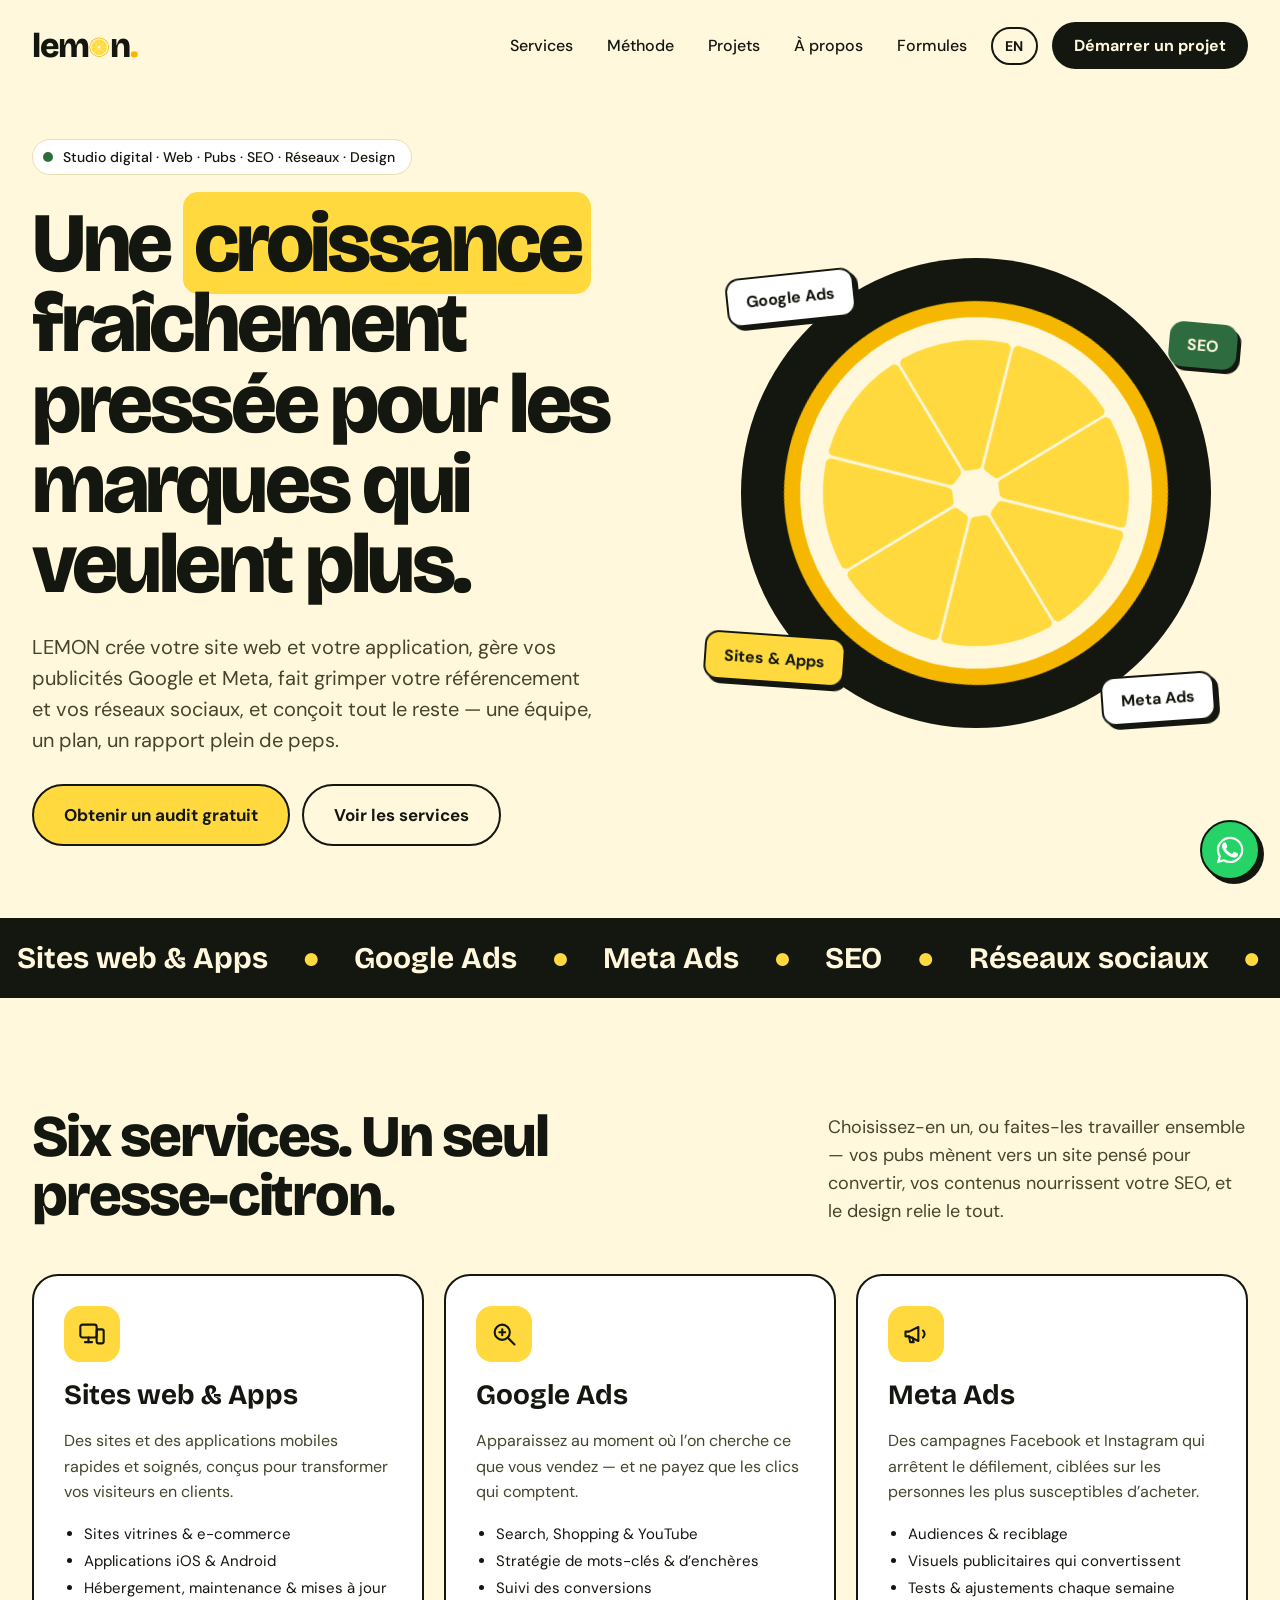
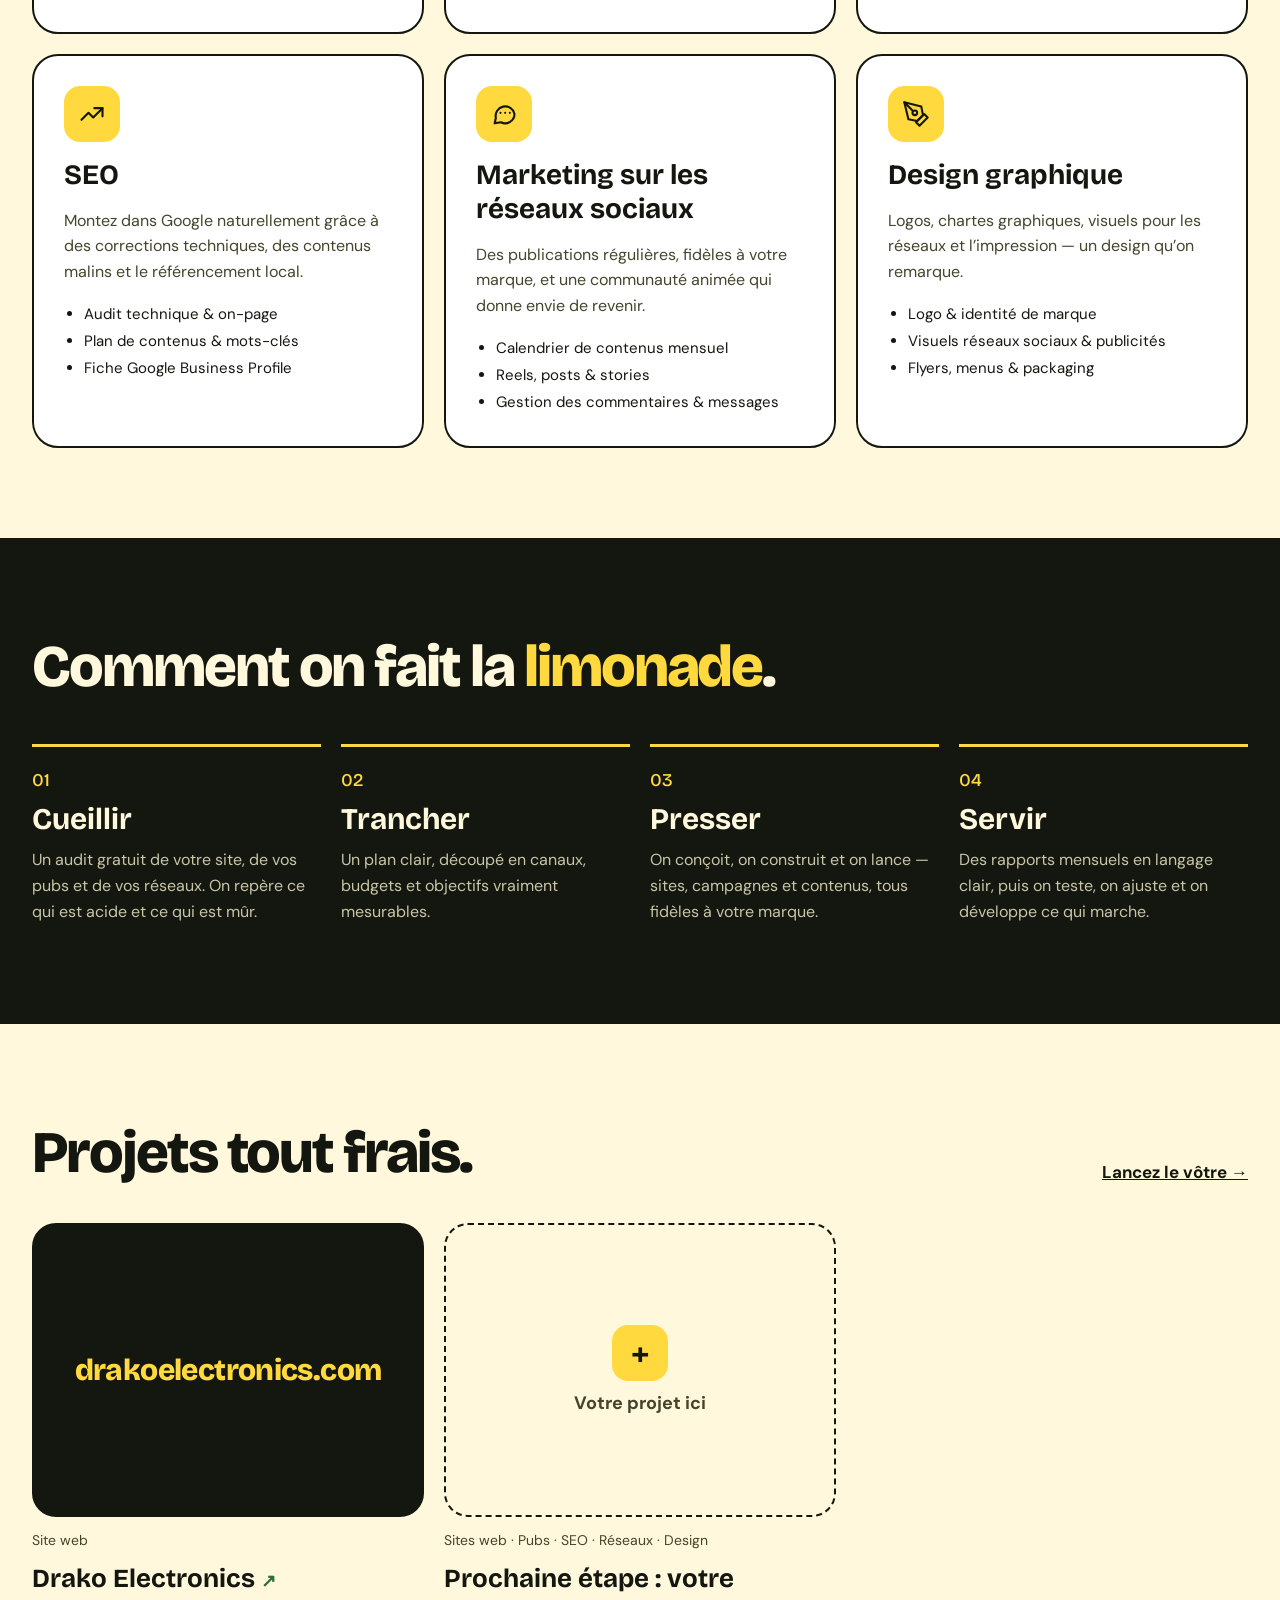
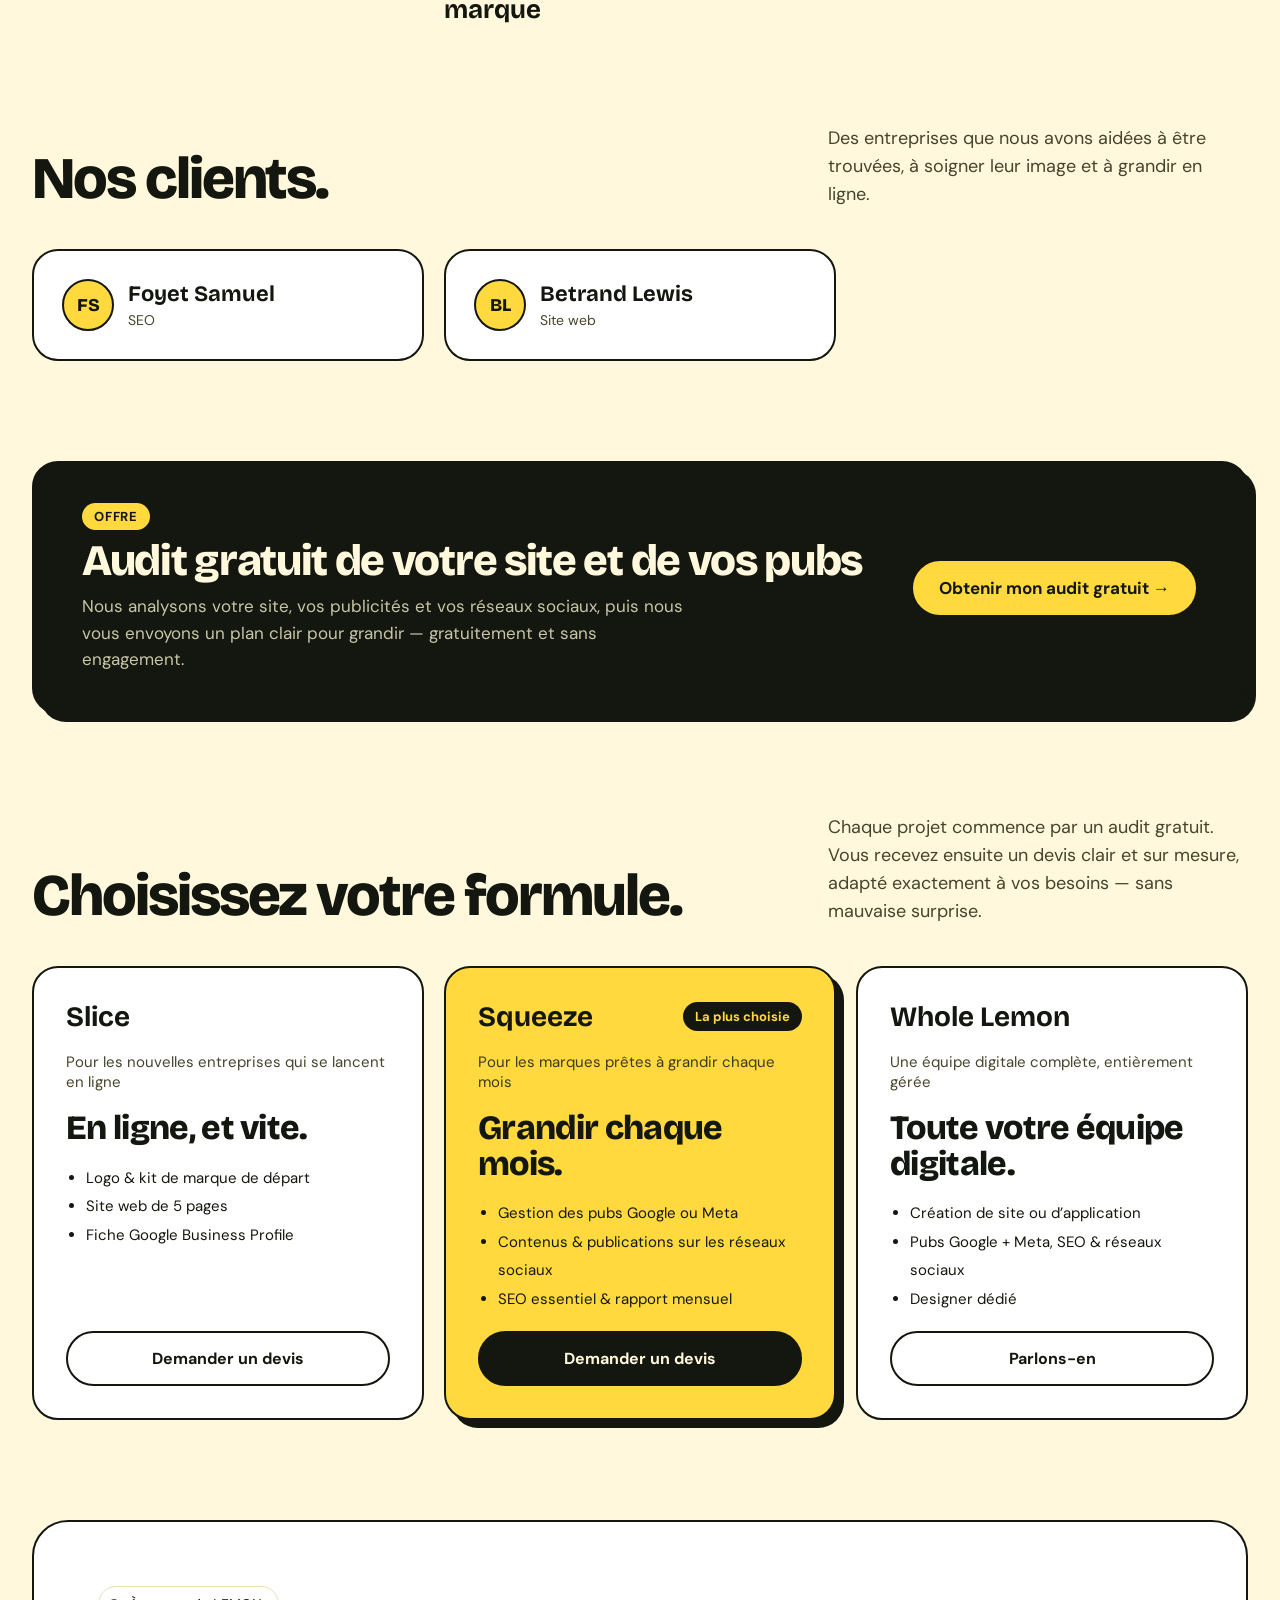
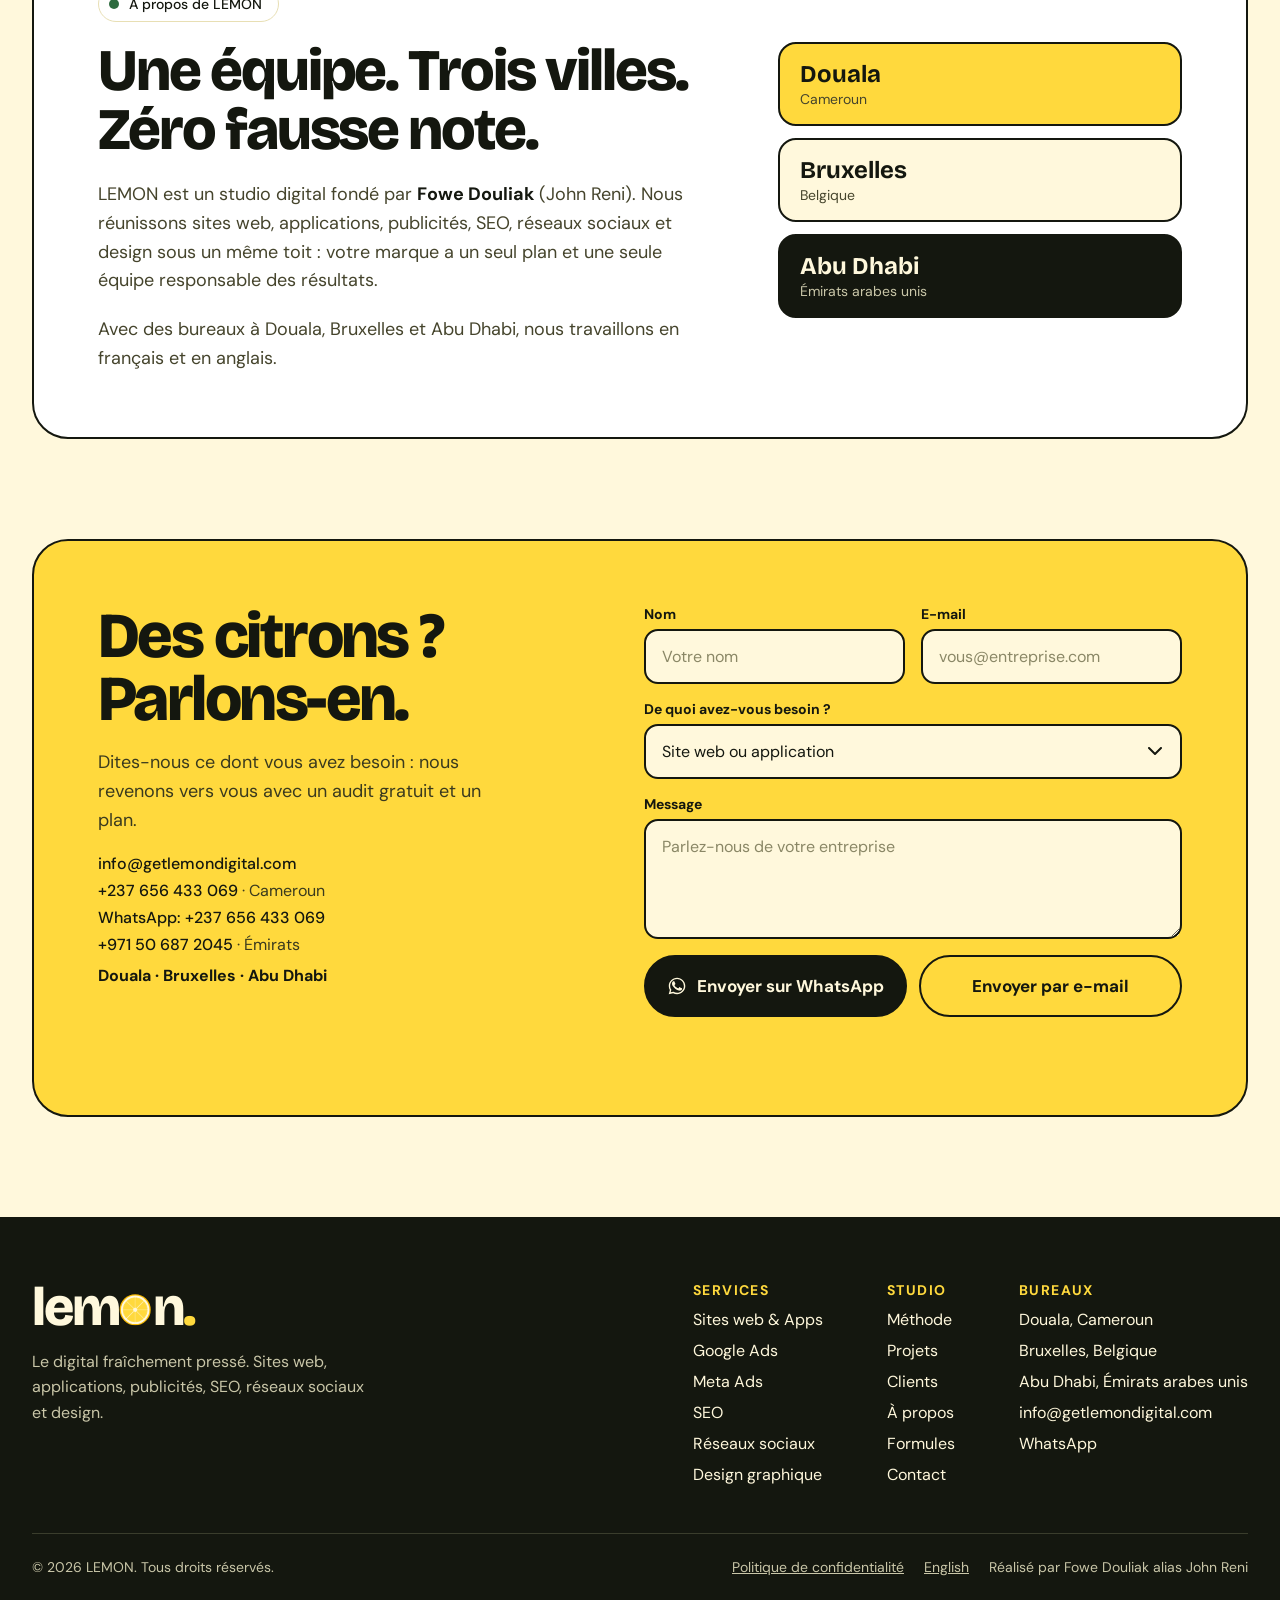
==== fr/index.html @ bc20cc45 "Add French version, WhatsApp, clients, about, privacy policy and SEO - French homepage at /fr/ with " ====
<!doctype html>
<html lang="fr" data-root="../">
<head>
  <meta charset="utf-8">
  <meta name="viewport" content="width=device-width, initial-scale=1">
  <title>LEMON — Studio digital · Sites web, Apps, Pubs, SEO, Réseaux sociaux &amp; Design</title>
  <meta name="description" content="LEMON crée votre site web et votre application, gère vos publicités Google et Meta, améliore votre référencement et vos réseaux sociaux, et conçoit tout le reste — une équipe, un plan, un rapport plein de peps. Douala, Bruxelles, Abu Dhabi.">
  <meta name="theme-color" content="#FFF8DC">
  <link rel="canonical" href="https://getlemondigital.com/fr/">
  <link rel="alternate" hreflang="en" href="https://getlemondigital.com/">
  <link rel="alternate" hreflang="fr" href="https://getlemondigital.com/fr/">
  <link rel="alternate" hreflang="x-default" href="https://getlemondigital.com/">

  <!-- Social sharing preview -->
  <meta property="og:type" content="website">
  <meta property="og:locale" content="fr_FR">
  <meta property="og:locale:alternate" content="en_GB">
  <meta property="og:title" content="LEMON — Une croissance fraîchement pressée">
  <meta property="og:description" content="Sites web, applications, publicités Google &amp; Meta, SEO, réseaux sociaux et design — une équipe, un plan, un rapport plein de peps.">
  <meta property="og:image" content="https://getlemondigital.com/assets/img/og-image.png">
  <meta property="og:url" content="https://getlemondigital.com/fr/">
  <meta name="twitter:card" content="summary_large_image">

  <link rel="icon" href="../assets/img/favicon.svg" type="image/svg+xml">
  <link rel="icon" href="../assets/img/favicon-32.png" sizes="32x32" type="image/png">
  <link rel="apple-touch-icon" href="../assets/img/apple-touch-icon.png">
  <link rel="manifest" href="../site.webmanifest">

  <link rel="preload" href="../assets/fonts/bricolage-grotesque-latin-1.woff2" as="font" type="font/woff2" crossorigin>
  <link rel="preload" href="../assets/fonts/dm-sans-latin-3.woff2" as="font" type="font/woff2" crossorigin>
  <link rel="stylesheet" href="../assets/css/fonts.css">
  <link rel="stylesheet" href="../assets/css/styles.css">

  <!-- Business details for Google -->
  <script type="application/ld+json">
{
  "@context": "https://schema.org",
  "@type": "ProfessionalService",
  "name": "LEMON",
  "alternateName": "Lemon Digital",
  "url": "https://getlemondigital.com/fr/",
  "logo": "https://getlemondigital.com/assets/img/icon-512.png",
  "image": "https://getlemondigital.com/assets/img/og-image.png",
  "description": "Studio digital : sites web et applications, Google Ads, Meta Ads, SEO, marketing sur les réseaux sociaux et design graphique.",
  "email": "info@getlemondigital.com",
  "telephone": "+237656433069",
  "founder": {
    "@type": "Person",
    "name": "Fowe Douliak",
    "alternateName": "John Reni"
  },
  "address": [
    {
      "@type": "PostalAddress",
      "addressLocality": "Douala",
      "addressCountry": "CM"
    },
    {
      "@type": "PostalAddress",
      "addressLocality": "Brussels",
      "addressCountry": "BE"
    },
    {
      "@type": "PostalAddress",
      "addressLocality": "Abu Dhabi",
      "addressCountry": "AE"
    }
  ],
  "contactPoint": [
    {
      "@type": "ContactPoint",
      "telephone": "+237656433069",
      "contactType": "sales",
      "areaServed": "CM",
      "availableLanguage": [
        "English",
        "French"
      ]
    },
    {
      "@type": "ContactPoint",
      "telephone": "+971506872045",
      "contactType": "sales",
      "areaServed": "AE",
      "availableLanguage": [
        "English",
        "French"
      ]
    }
  ],
  "areaServed": [
    "Cameroon",
    "Belgium",
    "United Arab Emirates"
  ],
  "knowsLanguage": [
    "en",
    "fr"
  ],
  "hasOfferCatalog": {
    "@type": "OfferCatalog",
    "name": "Services",
    "itemListElement": [
      {
        "@type": "Offer",
        "itemOffered": {
          "@type": "Service",
          "name": "Websites & Apps"
        }
      },
      {
        "@type": "Offer",
        "itemOffered": {
          "@type": "Service",
          "name": "Google Ads"
        }
      },
      {
        "@type": "Offer",
        "itemOffered": {
          "@type": "Service",
          "name": "Meta Ads"
        }
      },
      {
        "@type": "Offer",
        "itemOffered": {
          "@type": "Service",
          "name": "SEO"
        }
      },
      {
        "@type": "Offer",
        "itemOffered": {
          "@type": "Service",
          "name": "Social Media Marketing"
        }
      },
      {
        "@type": "Offer",
        "itemOffered": {
          "@type": "Service",
          "name": "Graphic Design"
        }
      }
    ]
  }
}
  </script>
  <script>document.documentElement.classList.add('js');</script>
</head>
<body>

  <!-- FRENCH VERSION of index.html — when you change text on the English page, update it here too.
       Lemon-slice mark, defined once and reused by the logo, hero and footer -->
  <svg width="0" height="0" style="position:absolute" aria-hidden="true" focusable="false">
    <symbol id="lemon-slice" viewBox="0 0 100 100">
      <circle cx="50" cy="50" r="48" fill="#F5B700"/>
      <circle cx="50" cy="50" r="44" fill="#FFF8DC"/>
      <path d="M51.60 43.00L51.60 13.00A37 37 0 0 1 75.03 22.71L53.82 43.92ZM56.08 46.18L77.29 24.97A37 37 0 0 1 87.00 48.40L57.00 48.40ZM57.00 51.60L87.00 51.60A37 37 0 0 1 77.29 75.03L56.08 53.82ZM53.82 56.08L75.03 77.29A37 37 0 0 1 51.60 87.00L51.60 57.00ZM48.40 57.00L48.40 87.00A37 37 0 0 1 24.97 77.29L46.18 56.08ZM43.92 53.82L22.71 75.03A37 37 0 0 1 13.00 51.60L43.00 51.60ZM43.00 48.40L13.00 48.40A37 37 0 0 1 22.71 24.97L43.92 46.18ZM46.18 43.92L24.97 22.71A37 37 0 0 1 48.40 13.00L48.40 43.00Z" fill="#FFD93D" stroke="#FFD93D" stroke-width="2.5" stroke-linejoin="round"/>
      <circle cx="50" cy="50" r="3.2" fill="#FFF8DC"/>
    </symbol>
    <!-- WhatsApp icon -->
    <symbol id="icon-whatsapp" viewBox="0 0 24 24">
      <path fill="currentColor" d="M17.47 14.38c-.3-.15-1.76-.87-2.03-.97-.27-.1-.47-.15-.67.15-.2.3-.77.97-.94 1.17-.17.2-.35.22-.65.07-.3-.15-1.26-.46-2.4-1.48-.89-.79-1.49-1.77-1.66-2.07-.17-.3-.02-.46.13-.61.13-.13.3-.35.45-.52.15-.17.2-.3.3-.5.1-.2.05-.37-.02-.52-.08-.15-.67-1.62-.92-2.22-.24-.58-.49-.5-.67-.51h-.57c-.2 0-.52.07-.79.37-.27.3-1.04 1.02-1.04 2.48s1.07 2.88 1.21 3.08c.15.2 2.1 3.2 5.08 4.49.71.31 1.26.49 1.69.63.71.23 1.36.2 1.87.12.57-.09 1.76-.72 2.01-1.41.25-.69.25-1.29.17-1.41-.07-.12-.27-.2-.57-.35z"/>
      <path fill="currentColor" d="M12.04 2C6.58 2 2.13 6.45 2.13 11.91c0 1.75.46 3.45 1.32 4.95L2.05 22l5.25-1.38a9.9 9.9 0 0 0 4.74 1.21h.01c5.46 0 9.91-4.45 9.91-9.91C21.96 6.45 17.5 2 12.04 2zm0 18.15h-.01a8.2 8.2 0 0 1-4.19-1.15l-.3-.18-3.12.82.83-3.04-.2-.31a8.23 8.23 0 0 1-1.26-4.38c0-4.54 3.7-8.24 8.25-8.24 2.2 0 4.27.86 5.83 2.42a8.18 8.18 0 0 1 2.41 5.83c0 4.54-3.7 8.24-8.24 8.24z"/>
    </symbol>
    <!-- Whole lemon, side view (used by the intro animation) -->
    <symbol id="lemon-whole" viewBox="0 0 120 100">
      <defs>
        <radialGradient id="lw-shade" cx="42%" cy="35%" r="70%">
          <stop offset="0" stop-color="#FFE77A"/>
          <stop offset=".55" stop-color="#FFD93D"/>
          <stop offset="1" stop-color="#F5B700"/>
        </radialGradient>
      </defs>
      <ellipse cx="7" cy="52" rx="6" ry="5" fill="#F5B700"/>
      <ellipse cx="113" cy="48" rx="6" ry="5" fill="#F5B700"/>
      <path d="M8 52C8 26 34 12 60 12C86 12 112 24 112 48C112 74 86 88 60 88C34 88 8 78 8 52Z" fill="url(#lw-shade)"/>
      <ellipse cx="44" cy="32" rx="16" ry="7" fill="#FFFFFF" opacity=".45" transform="rotate(-14 44 32)"/>
      <g fill="#F5B700" opacity=".55"><circle cx="70" cy="30" r="1"/><circle cx="82" cy="40" r="1"/><circle cx="58" cy="62" r="1"/><circle cx="78" cy="68" r="1"/><circle cx="36" cy="58" r="1"/><circle cx="92" cy="58" r="1"/></g>
      <path d="M100 30C104 16 116 10 118 12C118 22 110 30 100 30Z" fill="#2E6B3F"/>
    </symbol>
  </svg>

  <a class="skip-link" href="#main">Aller au contenu</a>

  <!-- NAV -->
  <header class="site-header">
    <div class="site-header__inner">
      <a href="#top" class="wordmark" aria-label="Accueil Lemon">lem<svg class="slice" viewBox="0 0 100 100" aria-hidden="true"><use href="#lemon-slice"/></svg>n<span class="dot">.</span></a>
      <button class="nav-toggle" type="button" aria-expanded="false" aria-controls="main-nav">
        <span class="nav-toggle__bars" aria-hidden="true"><span></span></span>Menu
      </button>
      <nav id="main-nav" class="main-nav" aria-label="Principal">
        <a href="#services">Services</a>
        <a href="#process">Méthode</a>
        <a href="#work">Projets</a>
        <a href="#about">À propos</a>
        <a href="#packages">Formules</a>
        <a href="../" class="nav-lang" hreflang="en" lang="en" aria-label="English version">EN</a>
        <a href="#contact" class="nav-cta">Démarrer un projet</a>
      </nav>
    </div>
  </header>

  <main id="main">

    <!-- HERO -->
    <section id="top" class="hero">
      <div class="hero__copy">
        <span class="eyebrow"><span class="eyebrow__dot" aria-hidden="true"></span>Studio digital · Web · Pubs · SEO · Réseaux · Design</span>
        <h1>Une <span class="highlight">croissance</span> fraîchement pressée pour les marques qui veulent plus.</h1>
        <p class="hero__lead">LEMON crée votre site web et votre application, gère vos publicités Google et Meta, fait grimper votre référencement et vos réseaux sociaux, et conçoit tout le reste — une équipe, un plan, un rapport plein de peps.</p>
        <div class="hero__actions">
          <a href="#contact" class="btn btn--zest">Obtenir un audit gratuit</a>
          <a href="#services" class="btn btn--ghost">Voir les services</a>
        </div>
      </div>
      <div class="hero__visual">
        <div class="hero__disc" aria-hidden="true"></div>

        <!-- Intro animation: a whole lemon drops in, gets sliced, and opens to show the slice below.
             Purely decorative; hidden for visitors who prefer reduced motion. -->
        <div class="lemon-intro" aria-hidden="true">
          <div class="lemon-intro__whole">
            <div class="lemon-intro__half lemon-intro__half--left"><svg viewBox="0 0 120 100"><use href="#lemon-whole"/></svg></div>
            <div class="lemon-intro__half lemon-intro__half--right"><svg viewBox="0 0 120 100"><use href="#lemon-whole"/></svg></div>
          </div>
          <div class="lemon-intro__knife"></div>
          <span class="lemon-intro__drop" style="--dx:-120px;--dy:-90px"></span>
          <span class="lemon-intro__drop" style="--dx:110px;--dy:-110px"></span>
          <span class="lemon-intro__drop" style="--dx:-150px;--dy:30px"></span>
          <span class="lemon-intro__drop" style="--dx:140px;--dy:50px"></span>
          <span class="lemon-intro__drop" style="--dx:-40px;--dy:-140px"></span>
          <span class="lemon-intro__drop" style="--dx:50px;--dy:130px"></span>
        </div>

        <svg class="hero__lemon" viewBox="0 0 100 100" role="img" aria-label="Un citron tranché"><use href="#lemon-slice"/></svg>
        <span class="tag tag--1">Google Ads</span>
        <span class="tag tag--2">SEO</span>
        <span class="tag tag--3">Sites &amp; Apps</span>
        <span class="tag tag--4">Meta Ads</span>
      </div>
    </section>

    <!-- STRIP -->
    <div class="strip">
      <div class="strip__track">
        <div class="strip__group">
          <span>Sites web &amp; Apps</span><span class="bullet" aria-hidden="true">●</span>
          <span>Google Ads</span><span class="bullet" aria-hidden="true">●</span>
          <span>Meta Ads</span><span class="bullet" aria-hidden="true">●</span>
          <span>SEO</span><span class="bullet" aria-hidden="true">●</span>
          <span>Réseaux sociaux</span><span class="bullet" aria-hidden="true">●</span>
          <span>Design graphique</span><span class="bullet" aria-hidden="true">●</span>
        </div>
        <div class="strip__group" aria-hidden="true">
          <span>Sites web &amp; Apps</span><span class="bullet">●</span>
          <span>Google Ads</span><span class="bullet">●</span>
          <span>Meta Ads</span><span class="bullet">●</span>
          <span>SEO</span><span class="bullet">●</span>
          <span>Réseaux sociaux</span><span class="bullet">●</span>
          <span>Design graphique</span><span class="bullet">●</span>
        </div>
      </div>
    </div>

    <!-- SERVICES -->
    <section id="services" class="services container">
      <div class="section-head">
        <h2 class="h2" style="max-width: 720px">Six services. Un seul presse-citron.</h2>
        <p>Choisissez-en un, ou faites-les travailler ensemble — vos pubs mènent vers un site pensé pour convertir, vos contenus nourrissent votre SEO, et le design relie le tout.</p>
      </div>
      <div class="card-grid">
        <article class="service-card">
          <div class="service-card__icon"><svg width="28" height="28" viewBox="0 0 24 24" fill="none" stroke="#14170F" stroke-width="1.8" stroke-linecap="round" stroke-linejoin="round" aria-hidden="true"><rect x="2" y="4" width="14" height="11" rx="2"/><path d="M6 19h6"/><path d="M9 15v4"/><rect x="16" y="8" width="6" height="12" rx="1.5"/></svg></div>
          <h3>Sites web &amp; Apps</h3>
          <p>Des sites et des applications mobiles rapides et soignés, conçus pour transformer vos visiteurs en clients.</p>
          <ul><li>Sites vitrines &amp; e-commerce</li><li>Applications iOS &amp; Android</li><li>Hébergement, maintenance &amp; mises à jour</li></ul>
        </article>
        <article class="service-card">
          <div class="service-card__icon"><svg width="28" height="28" viewBox="0 0 24 24" fill="none" stroke="#14170F" stroke-width="1.8" stroke-linecap="round" stroke-linejoin="round" aria-hidden="true"><circle cx="10.5" cy="10.5" r="6.5"/><path d="M15.5 15.5L21 21"/><path d="M8 10.5h5"/><path d="M10.5 8v5"/></svg></div>
          <h3>Google Ads</h3>
          <p>Apparaissez au moment où l’on cherche ce que vous vendez — et ne payez que les clics qui comptent.</p>
          <ul><li>Search, Shopping &amp; YouTube</li><li>Stratégie de mots-clés &amp; d’enchères</li><li>Suivi des conversions</li></ul>
        </article>
        <article class="service-card">
          <div class="service-card__icon"><svg width="28" height="28" viewBox="0 0 24 24" fill="none" stroke="#14170F" stroke-width="1.8" stroke-linecap="round" stroke-linejoin="round" aria-hidden="true"><path d="M3 10v4h3l8 4V6l-8 4H3z"/><path d="M18 9a4 4 0 0 1 0 6"/><path d="M6 14l1 5h3l-1-4"/></svg></div>
          <h3>Meta Ads</h3>
          <p>Des campagnes Facebook et Instagram qui arrêtent le défilement, ciblées sur les personnes les plus susceptibles d’acheter.</p>
          <ul><li>Audiences &amp; reciblage</li><li>Visuels publicitaires qui convertissent</li><li>Tests &amp; ajustements chaque semaine</li></ul>
        </article>
        <article class="service-card">
          <div class="service-card__icon"><svg width="28" height="28" viewBox="0 0 24 24" fill="none" stroke="#14170F" stroke-width="1.8" stroke-linecap="round" stroke-linejoin="round" aria-hidden="true"><path d="M3 17l6-6 4 4 8-8"/><path d="M14 7h7v7"/></svg></div>
          <h3>SEO</h3>
          <p>Montez dans Google naturellement grâce à des corrections techniques, des contenus malins et le référencement local.</p>
          <ul><li>Audit technique &amp; on-page</li><li>Plan de contenus &amp; mots-clés</li><li>Fiche Google Business Profile</li></ul>
        </article>
        <article class="service-card">
          <div class="service-card__icon"><svg width="28" height="28" viewBox="0 0 24 24" fill="none" stroke="#14170F" stroke-width="1.8" stroke-linecap="round" stroke-linejoin="round" aria-hidden="true"><path d="M21 12a8 8 0 0 1-11.6 7.1L4 20l1-4.6A8 8 0 1 1 21 12z"/><path d="M9 11h.01"/><path d="M13 11h.01"/><path d="M17 11h.01"/></svg></div>
          <h3>Marketing sur les réseaux sociaux</h3>
          <p>Des publications régulières, fidèles à votre marque, et une communauté animée qui donne envie de revenir.</p>
          <ul><li>Calendrier de contenus mensuel</li><li>Reels, posts &amp; stories</li><li>Gestion des commentaires &amp; messages</li></ul>
        </article>
        <article class="service-card">
          <div class="service-card__icon"><svg width="28" height="28" viewBox="0 0 24 24" fill="none" stroke="#14170F" stroke-width="1.8" stroke-linecap="round" stroke-linejoin="round" aria-hidden="true"><path d="M12 19l7-7 3 3-7 7-3-3z"/><path d="M18 13l-1.5-7.5L2 2l3.5 14.5L13 18l5-5z"/><path d="M2 2l7.6 7.6"/><circle cx="11" cy="11" r="2"/></svg></div>
          <h3>Design graphique</h3>
          <p>Logos, chartes graphiques, visuels pour les réseaux et l’impression — un design qu’on remarque.</p>
          <ul><li>Logo &amp; identité de marque</li><li>Visuels réseaux sociaux &amp; publicités</li><li>Flyers, menus &amp; packaging</li></ul>
        </article>
      </div>
    </section>

    <!-- PROCESS -->
    <section id="process" class="process">
      <div class="process__inner container">
        <h2 class="h2">Comment on fait la <span class="accent">limonade</span>.</h2>
        <ol class="steps">
          <li><span class="steps__num">01</span><strong>Cueillir</strong><span class="steps__text">Un audit gratuit de votre site, de vos pubs et de vos réseaux. On repère ce qui est acide et ce qui est mûr.</span></li>
          <li><span class="steps__num">02</span><strong>Trancher</strong><span class="steps__text">Un plan clair, découpé en canaux, budgets et objectifs vraiment mesurables.</span></li>
          <li><span class="steps__num">03</span><strong>Presser</strong><span class="steps__text">On conçoit, on construit et on lance — sites, campagnes et contenus, tous fidèles à votre marque.</span></li>
          <li><span class="steps__num">04</span><strong>Servir</strong><span class="steps__text">Des rapports mensuels en langage clair, puis on teste, on ajuste et on développe ce qui marche.</span></li>
        </ol>
      </div>
    </section>

    <!-- WORK
         Projects come from data/projects.json (edit them at app.pagescms.org — see README).
         The cards below are only shown if that file can't be loaded. -->
    <section id="work" class="work container">
      <div class="section-head">
        <h2 class="h2">Projets tout frais.</h2>
        <a href="#contact" class="work__all">Lancez le vôtre →</a>
      </div>
      <div class="card-grid" data-projects>
        <a href="https://drakoelectronics.com" class="project" target="_blank" rel="noopener">
          <div class="project__media project__media--ink"><span class="project__site">drakoelectronics.com</span></div>
          <span class="project__meta">Site web</span>
          <strong>Drako Electronics <span class="project__ext" aria-hidden="true">↗</span></strong>
        </a>
        <a href="#contact" class="project project--next">
          <div class="project__media project__media--next"><span class="project__next-icon" aria-hidden="true">+</span><span>Votre projet ici</span></div>
          <span class="project__meta">Sites web · Pubs · SEO · Réseaux · Design</span>
          <strong>Prochaine étape : votre marque</strong>
        </a>
      </div>
    </section>

    <!-- CLIENTS
         Filled from data/testimonials.json (edit at app.pagescms.org — see README).
         Add a client's own words in the "quote" field once they send them. -->
    <section id="clients" class="clients container">
      <div class="section-head">
        <h2 class="h2">Nos clients.</h2>
        <p>Des entreprises que nous avons aidées à être trouvées, à soigner leur image et à grandir en ligne.</p>
      </div>
      <div class="card-grid" data-testimonials>
        <figure class="client">
          <figcaption><span class="client__avatar" aria-hidden="true">FS</span><strong class="client__name">Foyet Samuel</strong><span class="client__service">SEO</span></figcaption>
        </figure>
        <figure class="client">
          <figcaption><span class="client__avatar" aria-hidden="true">BL</span><strong class="client__name">Betrand Lewis</strong><span class="client__service">Site web</span></figcaption>
        </figure>
      </div>
    </section>

    <!-- ADVERT BANNER
         Filled from data/ads.json (edit at app.pagescms.org — see README). Hidden when no advert is switched on. -->
    <aside class="ad-slot container" aria-label="Publicité" data-ads hidden></aside>

    <!-- PACKAGES -->
    <section id="packages" class="packages container">
      <div class="section-head">
        <h2 class="h2">Choisissez votre formule.</h2>
        <p>Chaque projet commence par un audit gratuit. Vous recevez ensuite un devis clair et sur mesure, adapté exactement à vos besoins — sans mauvaise surprise.</p>
      </div>
      <div class="card-grid">
        <div class="package">
          <strong class="package__name">Slice</strong>
          <span class="package__for">Pour les nouvelles entreprises qui se lancent en ligne</span>
          <span class="package__headline">En ligne, et vite.</span>
          <ul><li>Logo &amp; kit de marque de départ</li><li>Site web de 5 pages</li><li>Fiche Google Business Profile</li></ul>
          <a href="#contact" class="btn btn--ghost" data-package="Slice">Demander un devis</a>
        </div>
        <div class="package package--featured">
          <div class="package__top"><strong class="package__name">Squeeze</strong><span class="package__badge">La plus choisie</span></div>
          <span class="package__for">Pour les marques prêtes à grandir chaque mois</span>
          <span class="package__headline">Grandir chaque mois.</span>
          <ul><li>Gestion des pubs Google ou Meta</li><li>Contenus &amp; publications sur les réseaux sociaux</li><li>SEO essentiel &amp; rapport mensuel</li></ul>
          <a href="#contact" class="btn btn--ink" data-package="Squeeze">Demander un devis</a>
        </div>
        <div class="package">
          <strong class="package__name">Whole Lemon</strong>
          <span class="package__for">Une équipe digitale complète, entièrement gérée</span>
          <span class="package__headline">Toute votre équipe digitale.</span>
          <ul><li>Création de site ou d’application</li><li>Pubs Google + Meta, SEO &amp; réseaux sociaux</li><li>Designer dédié</li></ul>
          <a href="#contact" class="btn btn--ghost" data-package="Whole Lemon">Parlons-en</a>
        </div>
      </div>
    </section>

    <!-- ABOUT -->
    <section id="about" class="about container">
      <div class="about__card">
        <div class="about__intro">
          <span class="eyebrow"><span class="eyebrow__dot" aria-hidden="true"></span>À propos de LEMON</span>
          <h2 class="h2">Une équipe. Trois villes. Zéro fausse note.</h2>
          <p>LEMON est un studio digital fondé par <strong>Fowe Douliak</strong> (John Reni). Nous réunissons sites web, applications, publicités, SEO, réseaux sociaux et design sous un même toit : votre marque a un seul plan et une seule équipe responsable des résultats.</p>
          <p>Avec des bureaux à Douala, Bruxelles et Abu Dhabi, nous travaillons en français et en anglais.</p>
        </div>
        <ul class="about__offices">
          <li><strong>Douala</strong><span>Cameroun</span></li>
          <li><strong>Bruxelles</strong><span>Belgique</span></li>
          <li><strong>Abu Dhabi</strong><span>Émirats arabes unis</span></li>
        </ul>
      </div>
    </section>

    <!-- CONTACT -->
    <section id="contact" class="contact">
      <div class="contact__card">
        <div class="contact__intro">
          <h2>Des citrons ? Parlons-en.</h2>
          <p>Dites-nous ce dont vous avez besoin : nous revenons vers vous avec un audit gratuit et un plan.</p>
          <address class="contact__details">
            <a href="mailto:info@getlemondigital.com">info@getlemondigital.com</a>
            <span><a href="tel:+237656433069">+237 656 433 069</a> <span class="contact__where">· Cameroun</span></span>
            <span><a href="https://wa.me/237656433069" target="_blank" rel="noopener">WhatsApp: +237 656 433 069</a></span>
            <span><a href="tel:+971506872045">+971 50 687 2045</a> <span class="contact__where">· Émirats</span></span>
            <span class="contact__offices">Douala · Bruxelles · Abu Dhabi</span>
          </address>
        </div>

        <!-- EDIT: data-email is where enquiries go.
             Optional: paste a Formspree (or similar) form URL into action="" to receive messages
             without opening the visitor's email app. Leave action="" empty to use email. -->
        <form class="contact-form" action="" method="POST" data-email="info@getlemondigital.com" novalidate>
          <label class="field">Nom<input type="text" name="name" placeholder="Votre nom" autocomplete="name" required></label>
          <label class="field">E-mail<input type="email" name="email" placeholder="vous@entreprise.com" autocomplete="email" required></label>
          <label class="field field--full">De quoi avez-vous besoin ?
            <select name="service">
              <option>Site web ou application</option>
              <option>Google Ads</option>
              <option>Meta Ads</option>
              <option>SEO</option>
              <option>Réseaux sociaux</option>
              <option>Design graphique</option>
              <option>Un peu de tout</option>
            </select>
          </label>
          <label class="field field--full">Message<textarea name="message" rows="4" placeholder="Parlez-nous de votre entreprise"></textarea></label>
          <label class="hp-field" aria-hidden="true">Laisser vide<input type="text" name="_gotcha" tabindex="-1" autocomplete="off"></label>
          <div class="contact-form__actions">
            <button type="submit" name="via" value="whatsapp" class="btn btn--ink"><svg class="btn__icon" viewBox="0 0 24 24" aria-hidden="true"><use href="#icon-whatsapp"/></svg>Envoyer sur WhatsApp</button>
            <button type="submit" name="via" value="email" class="btn btn--ghost">Envoyer par e-mail</button>
          </div>
          <p class="form-status" role="status" aria-live="polite"></p>
        </form>
      </div>
    </section>

  </main>

  <!-- FOOTER -->
  <footer class="site-footer">
    <div class="site-footer__inner container">
      <div class="site-footer__top">
        <div class="site-footer__brand">
          <a href="#top" class="wordmark" aria-label="Lemon, retour en haut">lem<svg class="slice" viewBox="0 0 100 100" aria-hidden="true"><use href="#lemon-slice"/></svg>n<span class="dot">.</span></a>
          <span class="site-footer__tagline">Le digital fraîchement pressé. Sites web, applications, publicités, SEO, réseaux sociaux et design.</span>
        </div>
        <div class="site-footer__cols">
          <nav class="site-footer__col" aria-label="Services"><strong>Services</strong><a href="#services">Sites web &amp; Apps</a><a href="#services">Google Ads</a><a href="#services">Meta Ads</a><a href="#services">SEO</a><a href="#services">Réseaux sociaux</a><a href="#services">Design graphique</a></nav>
          <nav class="site-footer__col" aria-label="Studio"><strong>Studio</strong><a href="#process">Méthode</a><a href="#work">Projets</a><a href="#clients">Clients</a><a href="#about">À propos</a><a href="#packages">Formules</a><a href="#contact">Contact</a></nav>
          <div class="site-footer__col"><strong>Bureaux</strong><span>Douala, Cameroun</span><span>Bruxelles, Belgique</span><span>Abu Dhabi, Émirats arabes unis</span><a href="mailto:info@getlemondigital.com">info@getlemondigital.com</a><a href="https://wa.me/237656433069" target="_blank" rel="noopener">WhatsApp</a></div>
        </div>
      </div>
      <div class="site-footer__bottom"><span>© <span data-year>2026</span> LEMON. Tous droits réservés.</span><span class="site-footer__legal"><a href="confidentialite.html">Politique de confidentialité</a><a href="../" hreflang="en" lang="en">English</a><span>Réalisé par Fowe Douliak alias John Reni</span></span></div>
    </div>
  </footer>

  <!-- WhatsApp chat button -->
  <a class="wa-float" href="https://wa.me/237656433069?text=Bonjour%20LEMON%2C%20j%E2%80%99aimerais%20parler%20d%E2%80%99un%20projet." target="_blank" rel="noopener" aria-label="Discutez avec nous sur WhatsApp">
    <svg viewBox="0 0 24 24" aria-hidden="true"><use href="#icon-whatsapp"/></svg>
  </a>

  <script src="../assets/js/main.js" defer></script>
</body>
</html>
---- assets/css/fonts.css ----
/* Self-hosted Google Fonts (Bricolage Grotesque, DM Sans) — SIL Open Font License */
/* Bricolage Grotesque — latin-ext */
@font-face {
  font-family: 'Bricolage Grotesque';
  font-style: normal;
  font-weight: 500;
  font-stretch: 100%;
  font-display: swap;
  src: url(../fonts/bricolage-grotesque-latin-ext-0.woff2) format('woff2');
  unicode-range: U+0100-02BA, U+02BD-02C5, U+02C7-02CC, U+02CE-02D7, U+02DD-02FF, U+0304, U+0308, U+0329, U+1D00-1DBF, U+1E00-1E9F, U+1EF2-1EFF, U+2020, U+20A0-20AB, U+20AD-20C4, U+2113, U+2C60-2C7F, U+A720-A7FF;
}
/* Bricolage Grotesque — latin */
@font-face {
  font-family: 'Bricolage Grotesque';
  font-style: normal;
  font-weight: 500;
  font-stretch: 100%;
  font-display: swap;
  src: url(../fonts/bricolage-grotesque-latin-1.woff2) format('woff2');
  unicode-range: U+0000-00FF, U+0131, U+0152-0153, U+02BB-02BC, U+02C6, U+02DA, U+02DC, U+0304, U+0308, U+0329, U+2000-206F, U+20AC, U+2122, U+2191, U+2193, U+2212, U+2215, U+FEFF, U+FFFD;
}
/* Bricolage Grotesque — latin-ext */
@font-face {
  font-family: 'Bricolage Grotesque';
  font-style: normal;
  font-weight: 700;
  font-stretch: 100%;
  font-display: swap;
  src: url(../fonts/bricolage-grotesque-latin-ext-0.woff2) format('woff2');
  unicode-range: U+0100-02BA, U+02BD-02C5, U+02C7-02CC, U+02CE-02D7, U+02DD-02FF, U+0304, U+0308, U+0329, U+1D00-1DBF, U+1E00-1E9F, U+1EF2-1EFF, U+2020, U+20A0-20AB, U+20AD-20C4, U+2113, U+2C60-2C7F, U+A720-A7FF;
}
/* Bricolage Grotesque — latin */
@font-face {
  font-family: 'Bricolage Grotesque';
  font-style: normal;
  font-weight: 700;
  font-stretch: 100%;
  font-display: swap;
  src: url(../fonts/bricolage-grotesque-latin-1.woff2) format('woff2');
  unicode-range: U+0000-00FF, U+0131, U+0152-0153, U+02BB-02BC, U+02C6, U+02DA, U+02DC, U+0304, U+0308, U+0329, U+2000-206F, U+20AC, U+2122, U+2191, U+2193, U+2212, U+2215, U+FEFF, U+FFFD;
}
/* Bricolage Grotesque — latin-ext */
@font-face {
  font-family: 'Bricolage Grotesque';
  font-style: normal;
  font-weight: 800;
  font-stretch: 100%;
  font-display: swap;
  src: url(../fonts/bricolage-grotesque-latin-ext-0.woff2) format('woff2');
  unicode-range: U+0100-02BA, U+02BD-02C5, U+02C7-02CC, U+02CE-02D7, U+02DD-02FF, U+0304, U+0308, U+0329, U+1D00-1DBF, U+1E00-1E9F, U+1EF2-1EFF, U+2020, U+20A0-20AB, U+20AD-20C4, U+2113, U+2C60-2C7F, U+A720-A7FF;
}
/* Bricolage Grotesque — latin */
@font-face {
  font-family: 'Bricolage Grotesque';
  font-style: normal;
  font-weight: 800;
  font-stretch: 100%;
  font-display: swap;
  src: url(../fonts/bricolage-grotesque-latin-1.woff2) format('woff2');
  unicode-range: U+0000-00FF, U+0131, U+0152-0153, U+02BB-02BC, U+02C6, U+02DA, U+02DC, U+0304, U+0308, U+0329, U+2000-206F, U+20AC, U+2122, U+2191, U+2193, U+2212, U+2215, U+FEFF, U+FFFD;
}
/* DM Sans — latin-ext */
@font-face {
  font-family: 'DM Sans';
  font-style: normal;
  font-weight: 400;
  font-display: swap;
  src: url(../fonts/dm-sans-latin-ext-2.woff2) format('woff2');
  unicode-range: U+0100-02BA, U+02BD-02C5, U+02C7-02CC, U+02CE-02D7, U+02DD-02FF, U+0304, U+0308, U+0329, U+1D00-1DBF, U+1E00-1E9F, U+1EF2-1EFF, U+2020, U+20A0-20AB, U+20AD-20C4, U+2113, U+2C60-2C7F, U+A720-A7FF;
}
/* DM Sans — latin */
@font-face {
  font-family: 'DM Sans';
  font-style: normal;
  font-weight: 400;
  font-display: swap;
  src: url(../fonts/dm-sans-latin-3.woff2) format('woff2');
  unicode-range: U+0000-00FF, U+0131, U+0152-0153, U+02BB-02BC, U+02C6, U+02DA, U+02DC, U+0304, U+0308, U+0329, U+2000-206F, U+20AC, U+2122, U+2191, U+2193, U+2212, U+2215, U+FEFF, U+FFFD;
}
/* DM Sans — latin-ext */
@font-face {
  font-family: 'DM Sans';
  font-style: normal;
  font-weight: 500;
  font-display: swap;
  src: url(../fonts/dm-sans-latin-ext-2.woff2) format('woff2');
  unicode-range: U+0100-02BA, U+02BD-02C5, U+02C7-02CC, U+02CE-02D7, U+02DD-02FF, U+0304, U+0308, U+0329, U+1D00-1DBF, U+1E00-1E9F, U+1EF2-1EFF, U+2020, U+20A0-20AB, U+20AD-20C4, U+2113, U+2C60-2C7F, U+A720-A7FF;
}
/* DM Sans — latin */
@font-face {
  font-family: 'DM Sans';
  font-style: normal;
  font-weight: 500;
  font-display: swap;
  src: url(../fonts/dm-sans-latin-3.woff2) format('woff2');
  unicode-range: U+0000-00FF, U+0131, U+0152-0153, U+02BB-02BC, U+02C6, U+02DA, U+02DC, U+0304, U+0308, U+0329, U+2000-206F, U+20AC, U+2122, U+2191, U+2193, U+2212, U+2215, U+FEFF, U+FFFD;
}
/* DM Sans — latin-ext */
@font-face {
  font-family: 'DM Sans';
  font-style: normal;
  font-weight: 700;
  font-display: swap;
  src: url(../fonts/dm-sans-latin-ext-2.woff2) format('woff2');
  unicode-range: U+0100-02BA, U+02BD-02C5, U+02C7-02CC, U+02CE-02D7, U+02DD-02FF, U+0304, U+0308, U+0329, U+1D00-1DBF, U+1E00-1E9F, U+1EF2-1EFF, U+2020, U+20A0-20AB, U+20AD-20C4, U+2113, U+2C60-2C7F, U+A720-A7FF;
}
/* DM Sans — latin */
@font-face {
  font-family: 'DM Sans';
  font-style: normal;
  font-weight: 700;
  font-display: swap;
  src: url(../fonts/dm-sans-latin-3.woff2) format('woff2');
  unicode-range: U+0000-00FF, U+0131, U+0152-0153, U+02BB-02BC, U+02C6, U+02DA, U+02DC, U+0304, U+0308, U+0329, U+2000-206F, U+20AC, U+2122, U+2191, U+2193, U+2212, U+2215, U+FEFF, U+FFFD;
}
---- assets/css/styles.css ----
/* LEMON — site styles
   Values are taken directly from the Claude Design exports in /design-source.
   Brand palette: Zest #FFD93D · Rind #F5B700 · Pith #FFF8DC · Leaf #2E6B3F · Ink #14170F */

:root {
  --zest: #FFD93D;
  --rind: #F5B700;
  --pith: #FFF8DC;
  --leaf: #2E6B3F;
  --ink: #14170F;
  --white: #FFFFFF;
  --text-muted: #45442C;
  --text-on-zest: #3A3A1E;
  --text-on-ink: #C9C6A8;
  --line-light: #E8DFB4;
  --line-dark: #3A3D2C;

  --font-display: 'Bricolage Grotesque', sans-serif;
  --font-body: 'DM Sans', sans-serif;

  --container: 1280px;
  --gutter: 32px;
  --h2-size: clamp(2.4rem, 4.6vw, 4.2rem);
}

*, *::before, *::after { box-sizing: border-box; }

html { scroll-behavior: smooth; scroll-padding-top: 16px; }
@media (prefers-reduced-motion: reduce) { html { scroll-behavior: auto; } }

body {
  margin: 0;
  background: var(--pith);
  color: var(--ink);
  font-family: var(--font-body);
  min-height: 100vh;
  -webkit-font-smoothing: antialiased;
  text-rendering: optimizeLegibility;
}

img, svg { display: block; }
a { color: var(--ink); }
a:hover { color: var(--leaf); }

:focus-visible { outline: 3px solid var(--leaf); outline-offset: 3px; border-radius: 6px; }

.visually-hidden {
  position: absolute !important; width: 1px; height: 1px; padding: 0; margin: -1px;
  overflow: hidden; clip: rect(0 0 0 0); white-space: nowrap; border: 0;
}

.skip-link {
  position: absolute; left: 16px; top: -60px; z-index: 100;
  padding: 12px 18px; border-radius: 999px; background: var(--ink); color: var(--pith);
  font-weight: 700; text-decoration: none; transition: top .15s;
}
.skip-link:focus { top: 16px; color: var(--pith); }

.container { max-width: var(--container); margin: 0 auto; padding-left: var(--gutter); padding-right: var(--gutter); }

.display { font-family: var(--font-display); }
.h2 {
  margin: 0; font-family: var(--font-display); font-weight: 800;
  font-size: var(--h2-size); line-height: 1; letter-spacing: -0.035em;
}

/* ---------- Wordmark ("lem◉n.") ---------- */
.wordmark {
  display: inline-flex; align-items: center; text-decoration: none;
  font-family: var(--font-display); font-weight: 800; letter-spacing: -0.04em; color: var(--ink);
  line-height: 1;
}
.wordmark:hover { color: var(--ink); }
.wordmark .slice { width: 0.6em; height: 0.6em; margin: 0.12em 0.015em 0; flex-shrink: 0; }
.wordmark .dot { color: var(--rind); }

/* ---------- Buttons ---------- */
.btn {
  display: inline-block; padding: 18px 30px; border-radius: 999px; border: 2px solid var(--ink);
  font-weight: 700; font-size: 17px; text-decoration: none; text-align: center; color: var(--ink);
  font-family: inherit; cursor: pointer;
  transition: background-color .15s ease, color .15s ease, transform .15s ease, box-shadow .15s ease;
}
.btn:hover { color: var(--ink); transform: translate(-2px, -2px); box-shadow: 4px 4px 0 var(--ink); }
.btn:active { transform: none; box-shadow: none; }
.btn--zest { background: var(--zest); }
.btn--zest:hover { background: var(--rind); }
.btn--ghost { background: transparent; }
.btn--ghost:hover { background: var(--white); }
.btn--ink { background: var(--ink); color: var(--pith); }
.btn--ink:hover { background: var(--leaf); color: var(--pith); border-color: var(--ink); }
@media (prefers-reduced-motion: reduce) { .btn, .btn:hover { transform: none; transition: none; } }

/* ---------- Header / nav ---------- */
.site-header { position: relative; z-index: 20; }
.site-header__inner {
  max-width: var(--container); margin: 0 auto; padding: 22px var(--gutter);
  display: flex; flex-wrap: wrap; align-items: center; justify-content: space-between; gap: 16px;
}
.site-header .wordmark { font-size: 34px; }

.main-nav { display: flex; flex-wrap: wrap; gap: 6px; align-items: center; }
.main-nav a { padding: 12px 14px; font-weight: 500; text-decoration: none; }
.main-nav .nav-cta {
  margin-left: 8px; padding: 13px 22px; border-radius: 999px; background: var(--ink); color: var(--pith);
  font-weight: 700; transition: background-color .15s ease;
}
.main-nav .nav-cta:hover { background: var(--leaf); color: var(--pith); }

.nav-toggle {
  display: none; align-items: center; gap: 10px; padding: 12px 18px; border-radius: 999px;
  border: 2px solid var(--ink); background: transparent; color: var(--ink);
  font: inherit; font-weight: 700; font-size: 16px; cursor: pointer;
}
.nav-toggle__bars { position: relative; width: 18px; height: 12px; }
.nav-toggle__bars::before, .nav-toggle__bars::after, .nav-toggle__bars span {
  content: ""; position: absolute; left: 0; width: 100%; height: 2px; background: currentColor; border-radius: 2px;
  transition: transform .2s ease, opacity .2s ease;
}
.nav-toggle__bars::before { top: 0; }
.nav-toggle__bars span { top: 5px; }
.nav-toggle__bars::after { top: 10px; }
.nav-toggle[aria-expanded="true"] .nav-toggle__bars::before { transform: translateY(5px) rotate(45deg); }
.nav-toggle[aria-expanded="true"] .nav-toggle__bars span { opacity: 0; }
.nav-toggle[aria-expanded="true"] .nav-toggle__bars::after { transform: translateY(-5px) rotate(-45deg); }

@media (max-width: 820px) {
  .js .nav-toggle { display: inline-flex; }
  .js .main-nav {
    display: none; width: 100%; flex-direction: column; align-items: stretch; gap: 4px;
    padding: 12px; border: 2px solid var(--ink); border-radius: 26px; background: var(--white);
    box-shadow: 6px 6px 0 var(--ink);
  }
  .js .main-nav.is-open { display: flex; }
  .js .main-nav a { padding: 14px 16px; border-radius: 16px; font-size: 18px; }
  .js .main-nav a:not(.nav-cta):hover { background: var(--pith); }
  .js .main-nav .nav-cta { margin: 6px 0 0; text-align: center; }
}

/* ---------- Hero ---------- */
.hero {
  max-width: var(--container); margin: 0 auto; padding: 48px var(--gutter) 72px;
  display: flex; flex-wrap: wrap; align-items: center; gap: 48px;
}
.hero__copy { flex: 1 1 520px; min-width: 0; display: flex; flex-direction: column; gap: 28px; }
.eyebrow {
  align-self: flex-start; display: inline-flex; align-items: center; gap: 10px;
  padding: 8px 16px 8px 10px; border-radius: 999px; background: var(--white);
  border: 1.5px solid var(--line-light); font-size: 14px; font-weight: 500;
}
.eyebrow__dot { width: 10px; height: 10px; border-radius: 50%; background: var(--leaf); flex-shrink: 0; }
.hero h1 {
  margin: 0; font-family: var(--font-display); font-weight: 800;
  font-size: clamp(3rem, 6.6vw, 6.2rem); line-height: 0.95; letter-spacing: -0.04em;
}
.highlight {
  background: var(--zest); padding: 0 0.12em; border-radius: 0.18em;
  -webkit-box-decoration-break: clone; box-decoration-break: clone;
}
.hero__lead { margin: 0; font-size: 20px; line-height: 1.55; color: var(--text-muted); max-width: 560px; }
.hero__actions { display: flex; flex-wrap: wrap; gap: 12px; }

.hero__visual {
  flex: 1 1 440px; min-width: 0; position: relative;
  display: flex; justify-content: center; align-items: center; min-height: 520px;
}
.hero__disc { position: absolute; width: 470px; max-width: 100%; aspect-ratio: 1; border-radius: 50%; background: var(--ink); }
.hero__lemon {
  position: relative; width: 400px; max-width: 86%; height: auto; transform: rotate(14deg);
}

.tag {
  position: absolute; padding: 12px 18px; border-radius: 14px; font-weight: 700;
  box-shadow: 4px 4px 0 var(--ink); white-space: nowrap;
}
.tag--1 { top: 40px; left: 4%; background: var(--white); border: 2px solid var(--ink); transform: rotate(-6deg); }
.tag--2 { top: 90px; right: 2%; background: var(--leaf); color: var(--pith); transform: rotate(5deg); }
.tag--3 { bottom: 70px; left: 0; background: var(--zest); border: 2px solid var(--ink); transform: rotate(4deg); }
.tag--4 { bottom: 30px; right: 6%; background: var(--white); border: 2px solid var(--ink); transform: rotate(-4deg); }

@media (max-width: 600px) {
  .hero { padding-top: 24px; padding-bottom: 56px; gap: 32px; }
  .hero__copy { gap: 22px; }
  .hero__lead { font-size: 18px; }
  .hero__actions .btn { flex: 1 1 auto; padding: 16px 22px; }
  .hero__visual { min-height: 380px; }
  .tag { padding: 9px 13px; font-size: 14px; border-radius: 12px; }
  .tag--1 { top: 10px; }
  .tag--2 { top: 56px; }
  .tag--3 { bottom: 40px; }
  .tag--4 { bottom: 4px; }
}

/* ---------- Service strip (marquee) ---------- */
.strip { background: var(--ink); color: var(--pith); overflow: hidden; padding: 22px 0; }
.strip__track { display: flex; width: max-content; animation: marquee 40s linear infinite; }
.strip__group {
  display: flex; gap: 34px; align-items: center; white-space: nowrap; padding: 0 17px;
  font-family: var(--font-display); font-weight: 700; font-size: 30px;
}
.strip__group .bullet { color: var(--zest); }
.strip:hover .strip__track { animation-play-state: paused; }
@keyframes marquee { from { transform: translateX(0); } to { transform: translateX(-50%); } }
@media (prefers-reduced-motion: reduce) {
  .strip__track { animation: none; padding-left: 15px; }
  .strip__group[aria-hidden="true"] { display: none; }
}
@media (max-width: 600px) { .strip { padding: 16px 0; } .strip__group { font-size: 22px; gap: 24px; padding: 0 12px; } }

/* ---------- Section heads ---------- */
.section-head { display: flex; flex-wrap: wrap; justify-content: space-between; align-items: flex-end; gap: 24px; }
.section-head p { margin: 0; font-size: 18px; line-height: 1.55; color: var(--text-muted); max-width: 420px; }

/* ---------- Services ---------- */
.services { padding-top: 110px; padding-bottom: 90px; display: flex; flex-direction: column; gap: 48px; }
.card-grid { display: grid; gap: 20px; }
.services .card-grid { grid-template-columns: repeat(auto-fit, minmax(min(330px, 100%), 1fr)); }
.service-card {
  background: var(--white); border: 2px solid var(--ink); border-radius: 26px; padding: 30px;
  display: flex; flex-direction: column; gap: 16px;
  transition: transform .2s ease, box-shadow .2s ease;
}
.service-card:hover { transform: translate(-3px, -3px); box-shadow: 6px 6px 0 var(--ink); }
@media (prefers-reduced-motion: reduce) { .service-card, .service-card:hover { transform: none; transition: none; } }
.service-card__icon {
  width: 56px; height: 56px; border-radius: 16px; background: var(--zest);
  display: flex; align-items: center; justify-content: center;
}
.service-card h3 { margin: 0; font-family: var(--font-display); font-weight: 700; font-size: 28px; }
.service-card p { margin: 0; font-size: 16px; line-height: 1.6; color: var(--text-muted); }
.service-card ul { margin: 0; padding-left: 20px; font-size: 15px; line-height: 1.8; color: var(--ink); }

/* ---------- Process ---------- */
.process { background: var(--ink); color: var(--pith); }
.process__inner { padding-top: 100px; padding-bottom: 100px; display: flex; flex-direction: column; gap: 48px; }
.process .accent { color: var(--zest); }
.steps {
  list-style: none; margin: 0; padding: 0; display: grid;
  grid-template-columns: repeat(auto-fit, minmax(min(240px, 100%), 1fr)); gap: 20px;
}
.steps li { border-top: 3px solid var(--zest); padding-top: 22px; display: flex; flex-direction: column; gap: 10px; }
.steps__num { font-family: var(--font-display); font-size: 18px; color: var(--zest); }
.steps strong { font-family: var(--font-display); font-size: 30px; }
.steps__text { font-size: 16px; line-height: 1.6; color: var(--text-on-ink); }

/* ---------- Work ---------- */
.work { padding-top: 100px; padding-bottom: 100px; display: flex; flex-direction: column; gap: 40px; }
.work .section-head { gap: 20px; }
.work__all { font-weight: 700; font-size: 17px; }
.work .card-grid { grid-template-columns: repeat(auto-fill, minmax(min(320px, 100%), 1fr)); }
.project { text-decoration: none; display: flex; flex-direction: column; gap: 14px; }
.project:hover { color: var(--ink); }
.project__media {
  aspect-ratio: 4 / 3; border-radius: 24px; border: 2px solid var(--ink); overflow: hidden;
  display: flex; align-items: center; justify-content: center; font-weight: 700;
  transition: transform .2s ease, box-shadow .2s ease;
}
.project__media img { width: 100%; height: 100%; object-fit: cover; }
.project:hover .project__media { transform: translate(-3px, -3px); box-shadow: 6px 6px 0 var(--ink); }
@media (prefers-reduced-motion: reduce) { .project__media, .project:hover .project__media { transform: none; transition: none; } }
.project__media--zest { background: var(--zest); color: var(--text-on-zest); }
.project__media--leaf { background: var(--leaf); color: var(--pith); }
.project__media--ink { background: var(--ink); color: var(--zest); }
.project__meta { font-size: 14px; color: var(--text-muted); }
.project strong { font-family: var(--font-display); font-size: 26px; }

/* ---------- Packages ---------- */
.packages { padding-bottom: 100px; display: flex; flex-direction: column; gap: 40px; }
.packages .card-grid { grid-template-columns: repeat(auto-fit, minmax(min(300px, 100%), 1fr)); align-items: stretch; }
.package {
  background: var(--white); border: 2px solid var(--ink); border-radius: 26px; padding: 32px;
  display: flex; flex-direction: column; gap: 18px;
}
.package--featured { background: var(--zest); box-shadow: 8px 8px 0 var(--ink); }
.package__top { display: flex; justify-content: space-between; align-items: center; gap: 12px; }
.package__name { font-family: var(--font-display); font-size: 28px; }
.package__badge { padding: 6px 12px; border-radius: 999px; background: var(--ink); color: var(--zest); font-size: 13px; font-weight: 700; white-space: nowrap; }
.package__for { font-size: 15px; color: var(--text-muted); }
.package--featured .package__for { color: var(--text-on-zest); }
.package__price { font-family: var(--font-display); font-weight: 800; font-size: 40px; line-height: 1.1; }
.package__price small { font-size: 18px; font-weight: 500; }
.package ul { margin: 0; padding-left: 20px; font-size: 15px; line-height: 1.9; }
.package .btn { margin-top: auto; padding: 15px; font-size: 16px; }

/* ---------- Contact ---------- */
.contact { padding: 0 var(--gutter) 100px; }
.contact__card {
  max-width: 1216px; margin: 0 auto; background: var(--zest); border: 2px solid var(--ink); border-radius: 36px;
  padding: clamp(32px, 5vw, 64px); display: flex; flex-wrap: wrap; gap: 48px; align-items: flex-start;
}
.contact__intro { flex: 1 1 380px; min-width: 0; display: flex; flex-direction: column; gap: 18px; }
.contact__intro h2 {
  margin: 0; font-family: var(--font-display); font-weight: 800;
  font-size: clamp(2.6rem, 5vw, 4.6rem); line-height: 0.98; letter-spacing: -0.04em;
}
.contact__intro p { margin: 0; font-size: 18px; line-height: 1.6; color: var(--text-on-zest); max-width: 420px; }
.contact__details { display: flex; flex-direction: column; gap: 6px; font-size: 16px; font-weight: 500; font-style: normal; }
.contact__details a { text-decoration: none; }
.contact__details a:hover { text-decoration: underline; color: var(--ink); }

.contact-form {
  flex: 1 1 420px; min-width: 0; display: grid; grid-template-columns: repeat(2, minmax(0, 1fr)); gap: 16px;
}
.field { display: flex; flex-direction: column; gap: 6px; font-size: 14px; font-weight: 700; }
.field--full { grid-column: span 2; }
.field input, .field select, .field textarea {
  width: 100%; padding: 15px 16px; border-radius: 14px; border: 2px solid var(--ink); background: var(--pith);
  font: inherit; font-weight: 400; font-size: 16px; color: var(--ink);
}
.field select {
  appearance: none; -webkit-appearance: none; padding-right: 44px; cursor: pointer;
  background-image: url("data:image/svg+xml,%3Csvg xmlns='http://www.w3.org/2000/svg' width='14' height='9' viewBox='0 0 14 9' fill='none' stroke='%2314170F' stroke-width='2' stroke-linecap='round' stroke-linejoin='round'%3E%3Cpath d='M1 1l6 6 6-6'/%3E%3C/svg%3E");
  background-repeat: no-repeat; background-position: right 18px center;
}
.field textarea { resize: vertical; min-height: 120px; }
.field input:focus, .field select:focus, .field textarea:focus { outline: 3px solid var(--leaf); outline-offset: 1px; }
.field input::placeholder, .field textarea::placeholder { color: #8A8766; }
.hp-field { position: absolute; left: -9999px; width: 1px; height: 1px; overflow: hidden; }
.contact-form .btn {
  grid-column: span 2; padding: 18px; border: none; font-size: 17px;
}
.contact-form .btn:hover { box-shadow: none; transform: none; }
.contact-form .btn[disabled] { opacity: .7; cursor: progress; }
.form-status { grid-column: span 2; margin: 0; font-size: 15px; font-weight: 500; min-height: 1.2em; }
.form-status.is-error { color: #8A1C1C; }

@media (max-width: 560px) {
  .contact { padding-left: 16px; padding-right: 16px; }
  .contact__card { border-radius: 28px; padding: 28px 20px; gap: 32px; }
  .contact-form { grid-template-columns: 1fr; }
  .field--full, .contact-form .btn, .form-status { grid-column: auto; }
}

/* ---------- Footer ---------- */
.site-footer { background: var(--ink); color: var(--pith); }
.site-footer__inner { padding-top: 64px; padding-bottom: 40px; display: flex; flex-direction: column; gap: 48px; }
.site-footer__top { display: flex; flex-wrap: wrap; justify-content: space-between; gap: 40px; }
.site-footer__brand { display: flex; flex-direction: column; gap: 14px; max-width: 340px; }
.site-footer .wordmark { font-size: 54px; color: var(--pith); }
.site-footer .wordmark .slice { margin: 0 0.015em; transform: translateY(0.03em); }
.site-footer .wordmark .dot { color: var(--zest); }
.site-footer__tagline { font-size: 16px; line-height: 1.6; color: var(--text-on-ink); }
.site-footer__cols { display: flex; flex-wrap: wrap; gap: 64px; }
.site-footer__col { display: flex; flex-direction: column; gap: 10px; }
.site-footer__col strong { color: var(--zest); font-size: 14px; letter-spacing: 0.1em; text-transform: uppercase; }
.site-footer__col a { color: var(--pith); text-decoration: none; }
.site-footer__col a:hover { color: var(--zest); }
.site-footer__bottom {
  border-top: 1px solid var(--line-dark); padding-top: 24px; display: flex; flex-wrap: wrap;
  justify-content: space-between; gap: 12px; font-size: 14px; color: var(--text-on-ink);
}
@media (max-width: 600px) {
  .site-footer__cols { gap: 36px 48px; }
  .site-footer .wordmark { font-size: 46px; }
}

/* ---------- Small screens: tighter gutters & section rhythm ---------- */
@media (max-width: 600px) {
  :root { --gutter: 20px; }
  .site-header .wordmark { font-size: 30px; }
  .services { padding-top: 72px; padding-bottom: 64px; gap: 32px; }
  .process__inner, .work { padding-top: 72px; padding-bottom: 72px; gap: 32px; }
  .packages { padding-bottom: 72px; gap: 32px; }
  .contact { padding-bottom: 72px; }
  .service-card, .package { padding: 26px; }
}

/* ---------- 404 page ---------- */
.not-found {
  max-width: 760px; margin: 0 auto; padding: 64px var(--gutter) 120px;
  display: flex; flex-direction: column; align-items: flex-start; gap: 24px;
}
.not-found h1 { margin: 0; font-family: var(--font-display); font-weight: 800; font-size: clamp(3rem, 8vw, 6rem); line-height: 0.95; letter-spacing: -0.04em; }
.not-found p { margin: 0; font-size: 20px; line-height: 1.55; color: var(--text-muted); }
.site-footer .wordmark:hover { color: var(--pith); }

/* ---------- Hero intro: a whole lemon is sliced open (≈2s, plays once) ---------- */
.hero__visual { perspective: 1000px; }

.lemon-intro { position: absolute; inset: 0; overflow: hidden; display: flex; align-items: center; justify-content: center; pointer-events: none; z-index: 2; }
.lemon-intro__whole {
  position: relative; width: 380px; max-width: 80%; aspect-ratio: 120 / 100;
  animation: lemon-drop .7s cubic-bezier(.34, 1.56, .64, 1) both;
}
.lemon-intro__half { position: absolute; inset: 0; }
.lemon-intro__half svg { width: 100%; height: 100%; }
.lemon-intro__half--left  { clip-path: inset(-10% 50% -10% -10%); animation: half-left .65s 1s cubic-bezier(.5, 0, .75, 0) both; }
.lemon-intro__half--right { clip-path: inset(-10% -10% -10% 50%); animation: half-right .65s 1s cubic-bezier(.5, 0, .75, 0) both; }

.lemon-intro__knife {
  position: absolute; width: 5px; height: 70%; border-radius: 5px;
  background: linear-gradient(to bottom, transparent, var(--ink) 30%, var(--ink) 70%, transparent);
  animation: knife .4s .65s ease-in both;
}

.lemon-intro__drop {
  position: absolute; width: 12px; height: 12px; border-radius: 50% 50% 50% 0; background: var(--zest);
  border: 2px solid var(--ink); animation: drop-burst .7s 1s ease-out both;
}

/* The cut face (the brand slice) turns toward the viewer as the halves fall away */
.hero__lemon { animation: slice-reveal .85s 1.05s cubic-bezier(.22, 1, .36, 1) both; }
.hero__disc  { animation: disc-in .7s 1.05s cubic-bezier(.22, 1, .36, 1) both; }
.tag { animation: tag-pop .45s cubic-bezier(.34, 1.56, .64, 1) both; }
.tag--1 { animation-delay: 1.55s; }
.tag--2 { animation-delay: 1.65s; }
.tag--3 { animation-delay: 1.75s; }
.tag--4 { animation-delay: 1.85s; }

@keyframes lemon-drop {
  from { opacity: 0; transform: translateY(-80px) rotate(-12deg); }
  to   { opacity: 1; transform: none; }
}
@keyframes knife {
  0%   { opacity: 0; transform: translateY(-90%) rotate(8deg); }
  25%  { opacity: 1; }
  100% { opacity: 0; transform: translateY(90%) rotate(8deg); }
}
@keyframes half-left {
  from { transform: none; opacity: 1; }
  to   { transform: translateX(-55%) translateY(30px) rotate(-24deg); opacity: 0; }
}
@keyframes half-right {
  from { transform: none; opacity: 1; }
  to   { transform: translateX(55%) translateY(30px) rotate(24deg); opacity: 0; }
}
@keyframes drop-burst {
  0%   { opacity: 0; transform: translate(0, 0) scale(.4) rotate(-45deg); }
  20%  { opacity: 1; }
  100% { opacity: 0; transform: translate(var(--dx), var(--dy)) scale(1) rotate(-45deg); }
}
@keyframes slice-reveal {
  from { opacity: 0; transform: perspective(900px) rotateY(80deg) rotate(14deg) scale(.55); }
  to   { opacity: 1; transform: perspective(900px) rotateY(0deg) rotate(14deg) scale(1); }
}
@keyframes disc-in {
  from { opacity: 0; transform: scale(.4); }
  to   { opacity: 1; transform: scale(1); }
}
@keyframes tag-pop {
  from { opacity: 0; scale: .5; }
  to   { opacity: 1; scale: 1; }
}

@media (max-width: 600px) {
  .lemon-intro__drop { width: 9px; height: 9px; }
}

/* Visitors who prefer less motion see the finished design straight away */
@media (prefers-reduced-motion: reduce) {
  .lemon-intro { display: none; }
  .hero__lemon, .hero__disc, .tag { animation: none; }
}

/* ---------- Work: project cards from data/projects.json ---------- */
.project__site {
  font-family: var(--font-display); font-weight: 800; font-size: clamp(22px, 2.4vw, 30px);
  letter-spacing: -0.02em; padding: 0 24px; text-align: center; overflow-wrap: anywhere;
}
.project__ext { font-family: var(--font-body); font-size: 0.7em; color: var(--leaf); }
.project__media--next {
  background: transparent; border-style: dashed; color: var(--text-muted);
  flex-direction: column; gap: 10px; font-size: 18px;
}
.project__next-icon {
  width: 56px; height: 56px; border-radius: 16px; background: var(--zest); color: var(--ink);
  display: flex; align-items: center; justify-content: center; font-size: 32px; line-height: 1;
}
.project--next:hover .project__media--next { background: var(--white); }

/* ---------- Packages: headline instead of price ---------- */
.package__headline { font-family: var(--font-display); font-weight: 800; font-size: 34px; line-height: 1.05; letter-spacing: -0.02em; }

/* ---------- Contact & footer details ---------- */
.contact__where { font-weight: 400; color: var(--text-on-zest); }
.contact__offices { margin-top: 4px; font-weight: 700; }
.site-footer__col span { color: var(--pith); }

/* ---------- Advert banner (data/ads.json) ---------- */
.ad-slot { padding-bottom: 100px; position: relative; }
.ad-slot[hidden] { display: none; }
.ad {
  display: flex; flex-wrap: wrap; align-items: center; justify-content: space-between; gap: 20px 32px;
  padding: clamp(24px, 4vw, 40px) clamp(24px, 4vw, 48px); border: 2px solid var(--ink); border-radius: 26px;
  text-decoration: none; box-shadow: 8px 8px 0 var(--ink);
  transition: transform .2s ease, box-shadow .2s ease;
}
.ad[hidden] { display: none; }
a.ad:hover { transform: translate(-2px, -2px); box-shadow: 10px 10px 0 var(--ink); }
@media (prefers-reduced-motion: reduce) { .ad, a.ad:hover { transform: none; transition: none; } }
.ad--ink  { background: var(--ink);  color: var(--pith); }
.ad--zest { background: var(--zest); color: var(--ink); }
.ad--leaf { background: var(--leaf); color: var(--pith); }
.ad--ink:hover, .ad--leaf:hover { color: var(--pith); }
.ad--zest:hover { color: var(--ink); }
.ad__copy { flex: 1 1 420px; min-width: 0; display: flex; flex-direction: column; gap: 10px; align-items: flex-start; }
.ad__label {
  padding: 5px 12px; border-radius: 999px; font-size: 13px; font-weight: 700; letter-spacing: 0.06em; text-transform: uppercase;
  background: var(--zest); color: var(--ink);
}
.ad--zest .ad__label { background: var(--ink); color: var(--zest); }
.ad__headline { font-family: var(--font-display); font-weight: 800; font-size: clamp(28px, 3.4vw, 44px); line-height: 1; letter-spacing: -0.03em; }
.ad__text { font-size: 17px; line-height: 1.55; max-width: 620px; opacity: .9; }
.ad--ink .ad__text { color: var(--text-on-ink); opacity: 1; }
.ad__button {
  flex-shrink: 0; padding: 16px 26px; border-radius: 999px; border: 2px solid var(--ink);
  background: var(--zest); color: var(--ink); font-weight: 700; font-size: 17px;
}
.ad--zest .ad__button { background: var(--ink); color: var(--pith); }
.ad--image { position: relative; display: block; padding: 0; overflow: hidden; }
.ad--image img { width: 100%; height: auto; display: block; }
.ad__label--float { position: absolute; top: 14px; left: 14px; }
.ad-dots { display: flex; justify-content: center; gap: 8px; margin-top: 18px; }
.ad-dot { width: 12px; height: 12px; padding: 0; border-radius: 50%; border: 2px solid var(--ink); background: transparent; cursor: pointer; }
.ad-dot[aria-current="true"] { background: var(--ink); }
@media (max-width: 600px) {
  .ad-slot { padding-bottom: 72px; }
  .ad { box-shadow: 6px 6px 0 var(--ink); }
  .ad__button { width: 100%; text-align: center; }
}

/* Sections focused by in-page links: no outline box */
[tabindex="-1"]:focus { outline: none; }

/* ---------- Language switch ---------- */
.main-nav .nav-lang {
  margin-left: 4px; padding: 8px 12px; border: 2px solid var(--ink); border-radius: 999px;
  font-weight: 700; font-size: 14px; letter-spacing: 0.04em;
}
.main-nav .nav-lang:hover { background: var(--white); color: var(--ink); }
@media (max-width: 820px) {
  .js .main-nav .nav-lang { margin: 0; align-self: flex-start; }
}

/* ---------- Clients (data/testimonials.json) ---------- */
.clients { padding-bottom: 100px; display: flex; flex-direction: column; gap: 40px; }
.clients .card-grid { grid-template-columns: repeat(auto-fill, minmax(min(300px, 100%), 1fr)); }
.client {
  margin: 0; background: var(--white); border: 2px solid var(--ink); border-radius: 26px; padding: 28px;
  display: flex; flex-direction: column; gap: 18px;
}
.client blockquote {
  margin: 0; font-family: var(--font-display); font-weight: 500; font-size: 22px; line-height: 1.3; letter-spacing: -0.01em;
}
.client blockquote::before { content: "“"; display: block; font-weight: 800; font-size: 56px; line-height: .6; color: var(--rind); margin-bottom: 8px; }
.client figcaption { display: grid; grid-template-columns: auto 1fr; column-gap: 14px; align-items: center; }
.client__avatar {
  grid-row: span 2; width: 52px; height: 52px; border-radius: 50%; background: var(--zest); border: 2px solid var(--ink);
  display: flex; align-items: center; justify-content: center; overflow: hidden;
  font-family: var(--font-display); font-weight: 800; font-size: 18px;
}
.client__avatar img { width: 100%; height: 100%; object-fit: cover; }
.client__name { font-family: var(--font-display); font-size: 22px; }
.client__service { font-size: 14px; color: var(--text-muted); }
@media (max-width: 600px) { .clients { padding-bottom: 72px; gap: 32px; } }

/* ---------- About ---------- */
.about { padding-bottom: 100px; }
.about__card {
  background: var(--white); border: 2px solid var(--ink); border-radius: 36px; padding: clamp(28px, 5vw, 64px);
  display: flex; flex-wrap: wrap; gap: 40px 56px; align-items: center;
}
.about__intro { flex: 1 1 480px; min-width: 0; display: flex; flex-direction: column; gap: 20px; }
.about__intro p { margin: 0; font-size: 18px; line-height: 1.6; color: var(--text-muted); max-width: 640px; }
.about__intro p strong { color: var(--ink); }
.about__offices { flex: 1 1 260px; list-style: none; margin: 0; padding: 0; display: flex; flex-direction: column; gap: 12px; }
.about__offices li {
  display: flex; flex-direction: column; gap: 2px; padding: 16px 20px; border-radius: 18px; border: 2px solid var(--ink);
  background: var(--pith);
}
.about__offices li:nth-child(1) { background: var(--zest); }
.about__offices li:nth-child(3) { background: var(--ink); color: var(--pith); }
.about__offices li:nth-child(3) span { color: var(--text-on-ink); }
.about__offices strong { font-family: var(--font-display); font-size: 24px; }
.about__offices span { font-size: 14px; color: var(--text-muted); }
@media (max-width: 600px) { .about { padding-bottom: 72px; } .about__card { border-radius: 28px; } }

/* ---------- Contact form: two send buttons ---------- */
.contact-form__actions { grid-column: span 2; display: flex; flex-wrap: wrap; gap: 12px; }
.contact-form__actions .btn { flex: 1 1 200px; display: inline-flex; align-items: center; justify-content: center; gap: 10px; padding: 18px; font-size: 17px; }
.contact-form__actions .btn--ink, .contact-form__actions .btn--ghost { border: 2px solid var(--ink); }
.contact-form__actions .btn--ghost:hover { background: var(--pith); }
.contact-form .contact-form__actions .btn:hover { transform: none; box-shadow: none; }
.btn__icon { width: 20px; height: 20px; flex-shrink: 0; }
@media (max-width: 560px) { .contact-form__actions { grid-column: auto; } }

/* ---------- WhatsApp floating button ---------- */
.wa-float {
  position: fixed; right: 20px; bottom: 20px; z-index: 50; width: 60px; height: 60px; border-radius: 50%;
  background: #25D366; color: var(--white); border: 2px solid var(--ink); box-shadow: 4px 4px 0 var(--ink);
  display: flex; align-items: center; justify-content: center;
  transition: transform .15s ease, box-shadow .15s ease;
}
.wa-float svg { width: 32px; height: 32px; }
.wa-float:hover { color: var(--white); transform: translate(-2px, -2px); box-shadow: 6px 6px 0 var(--ink); }
@media (max-width: 600px) { .wa-float { right: 14px; bottom: 14px; width: 54px; height: 54px; } .wa-float svg { width: 28px; height: 28px; } }
@media (prefers-reduced-motion: reduce) { .wa-float, .wa-float:hover { transform: none; transition: none; } }
@media print { .wa-float { display: none; } }

/* ---------- Footer legal links ---------- */
.site-footer__legal { display: flex; flex-wrap: wrap; gap: 8px 20px; }
.site-footer__legal a { color: var(--text-on-ink); }
.site-footer__legal a:hover { color: var(--zest); }
.site-footer__bottom { padding-bottom: 8px; }
@media (max-width: 600px) { .site-footer__inner { padding-bottom: 96px; } } /* room for the WhatsApp button */

/* ---------- Simple text pages (privacy) ---------- */
.legal { max-width: 760px; margin: 0 auto; padding: 32px var(--gutter) 100px; }
.legal h1 { margin: 0 0 12px; font-family: var(--font-display); font-weight: 800; font-size: clamp(2.4rem, 5vw, 3.8rem); line-height: 1; letter-spacing: -0.035em; }
.legal h2 { margin: 40px 0 10px; font-family: var(--font-display); font-weight: 700; font-size: 26px; }
.legal p, .legal li { font-size: 17px; line-height: 1.7; color: var(--text-muted); }
.legal ul { padding-left: 22px; }
.legal__meta { font-size: 14px; color: var(--text-muted); }
.legal__back { display: inline-block; margin-top: 32px; font-weight: 700; }
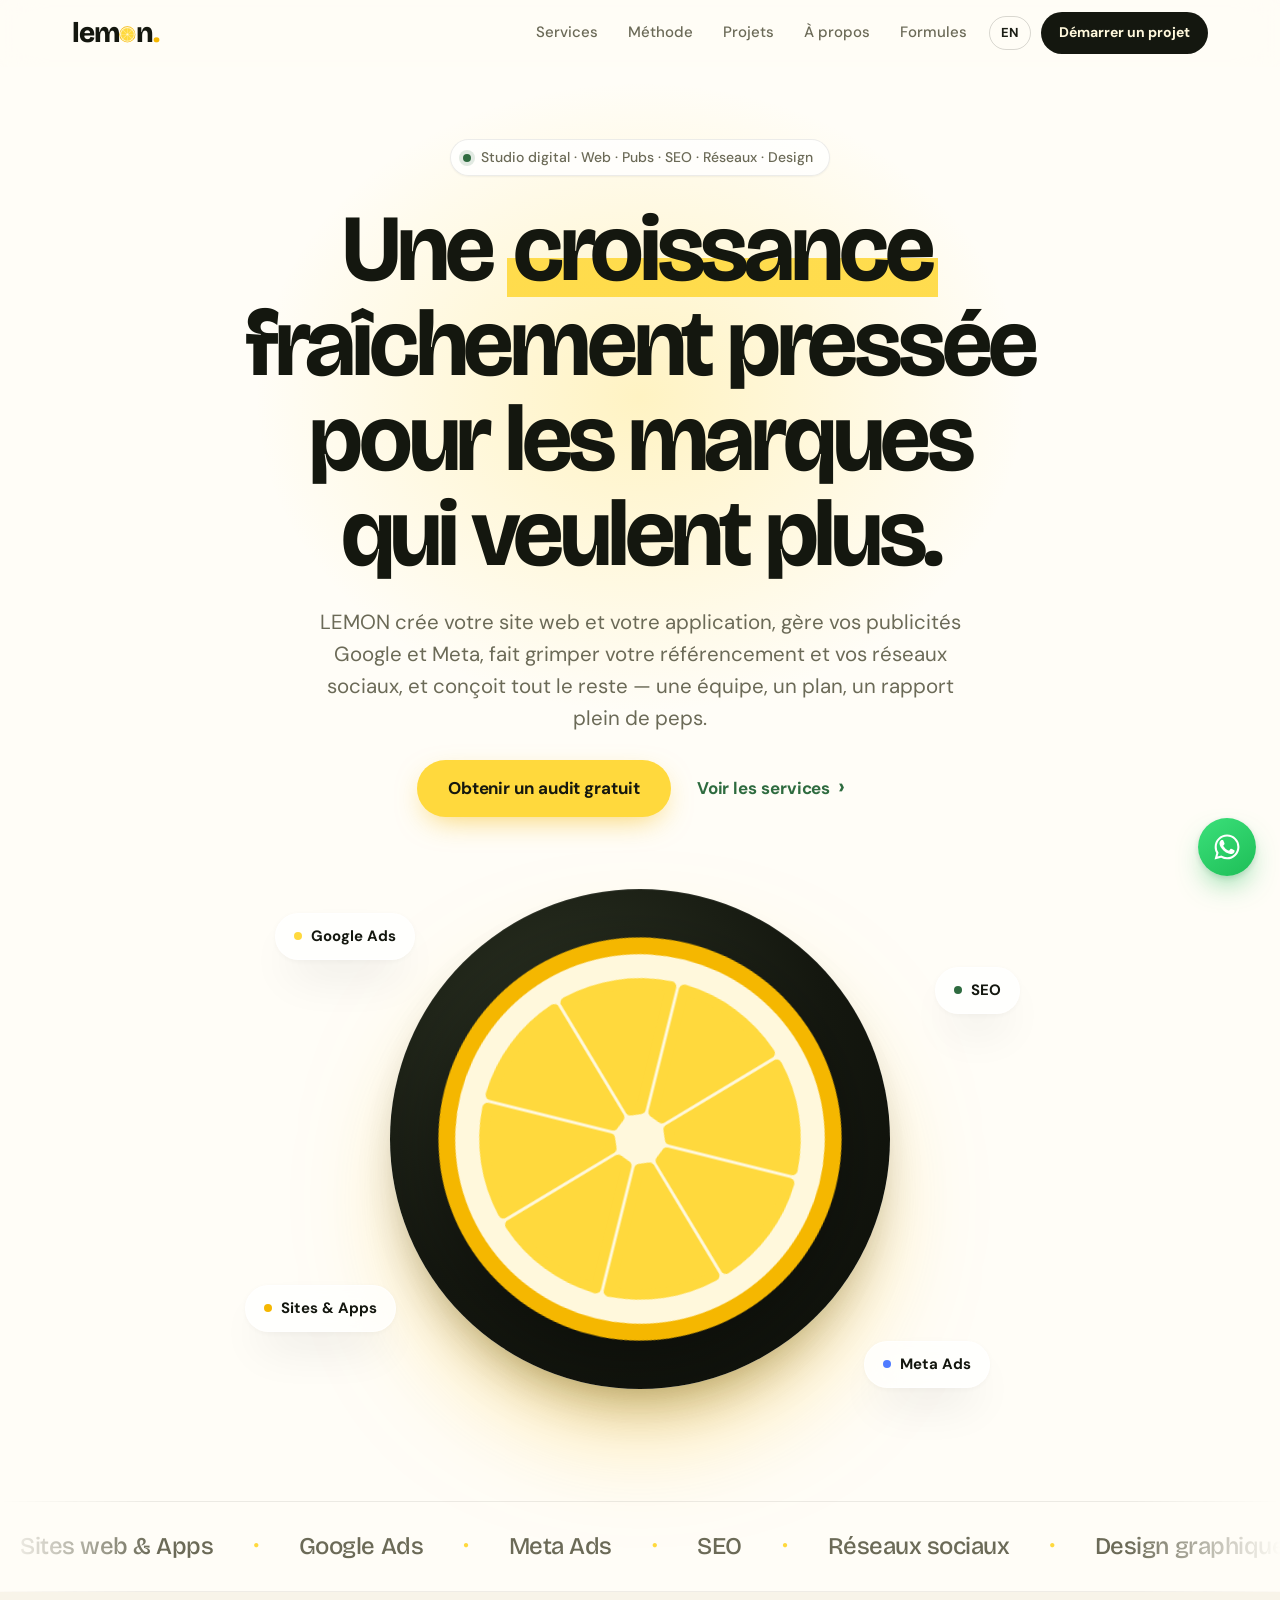
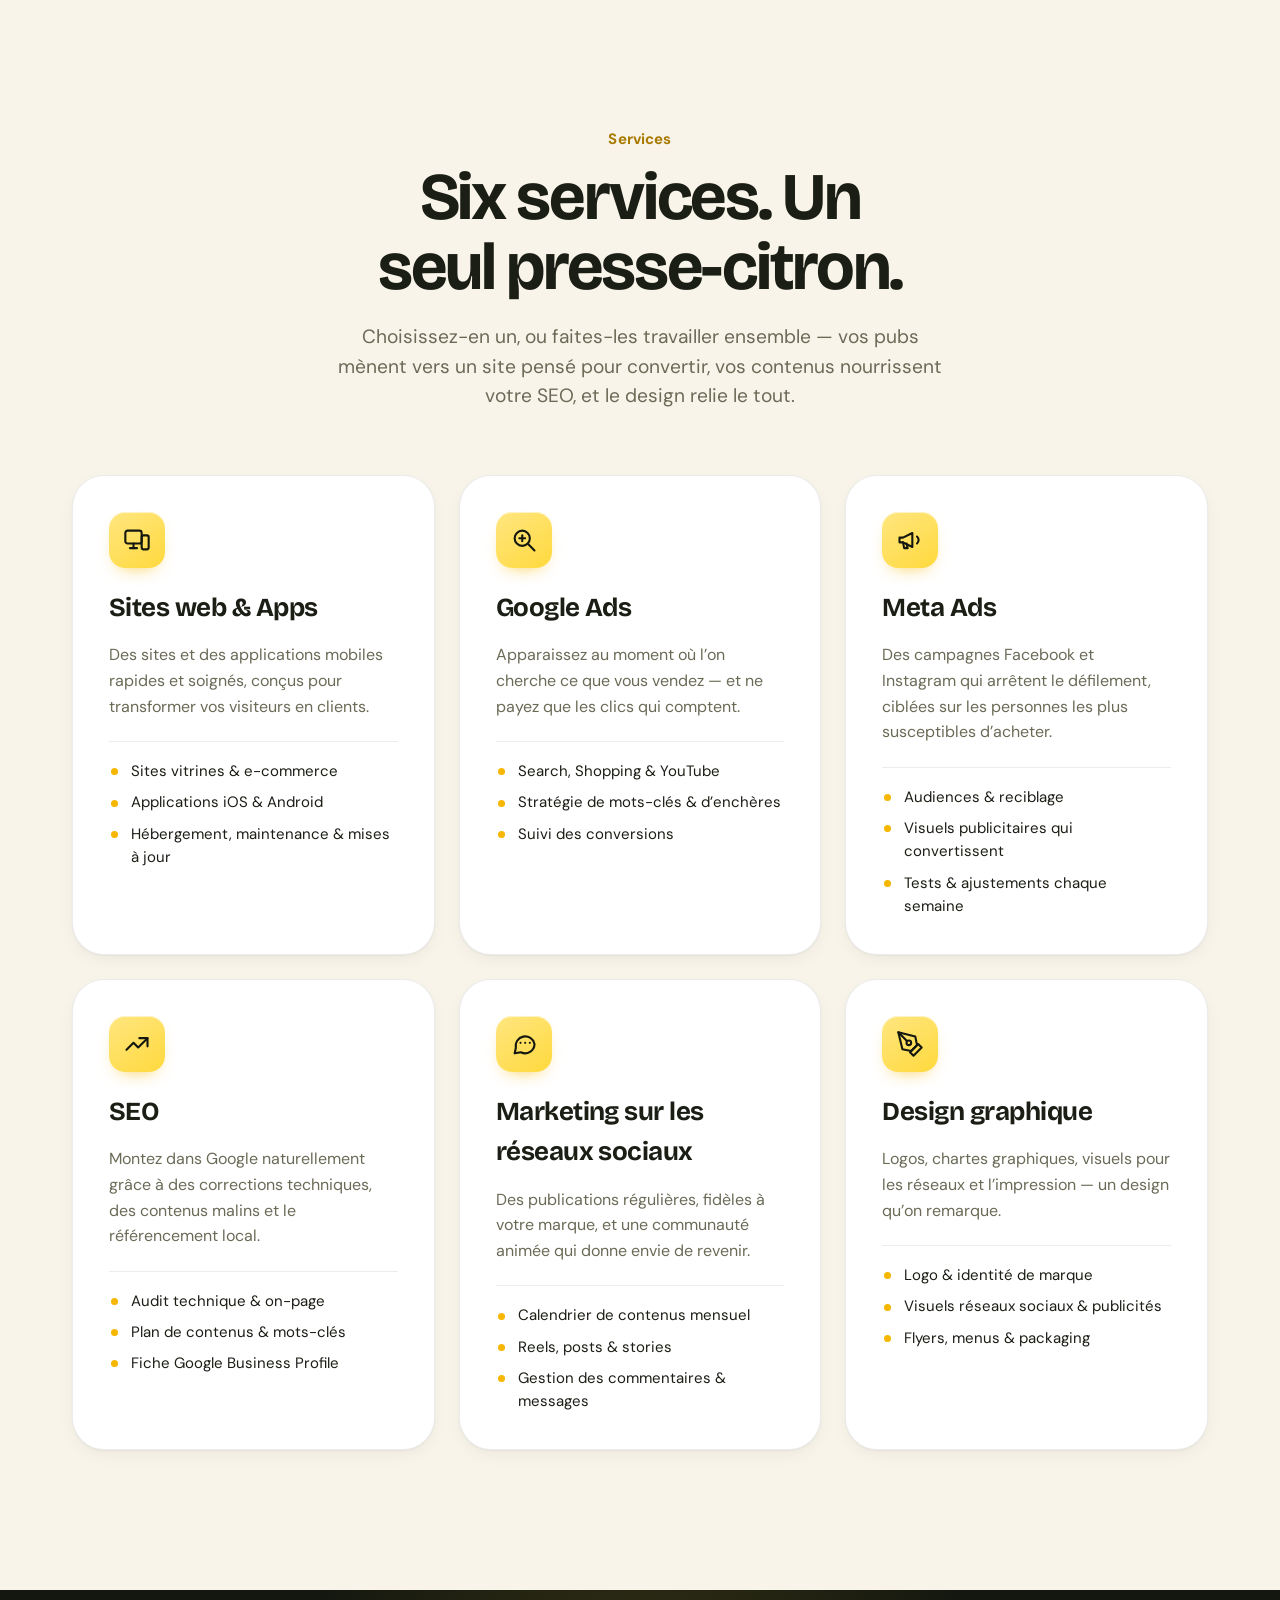
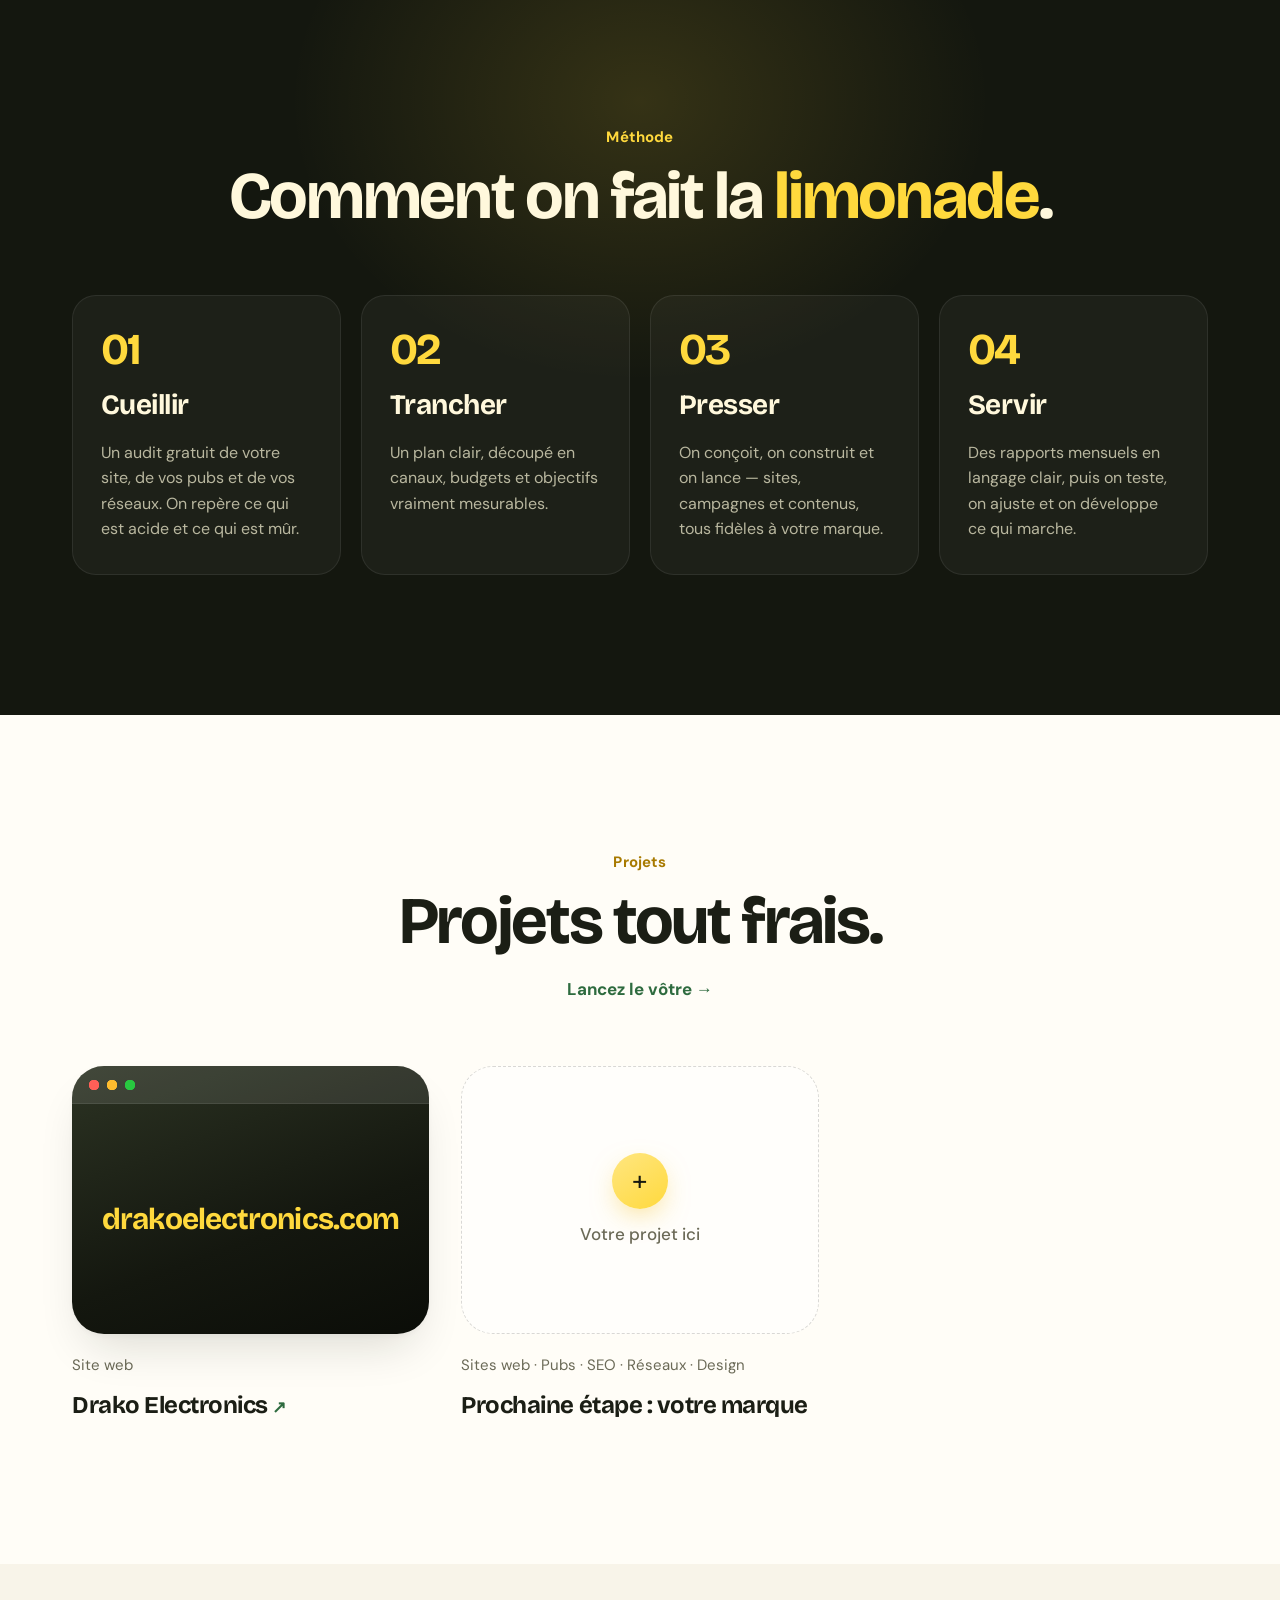
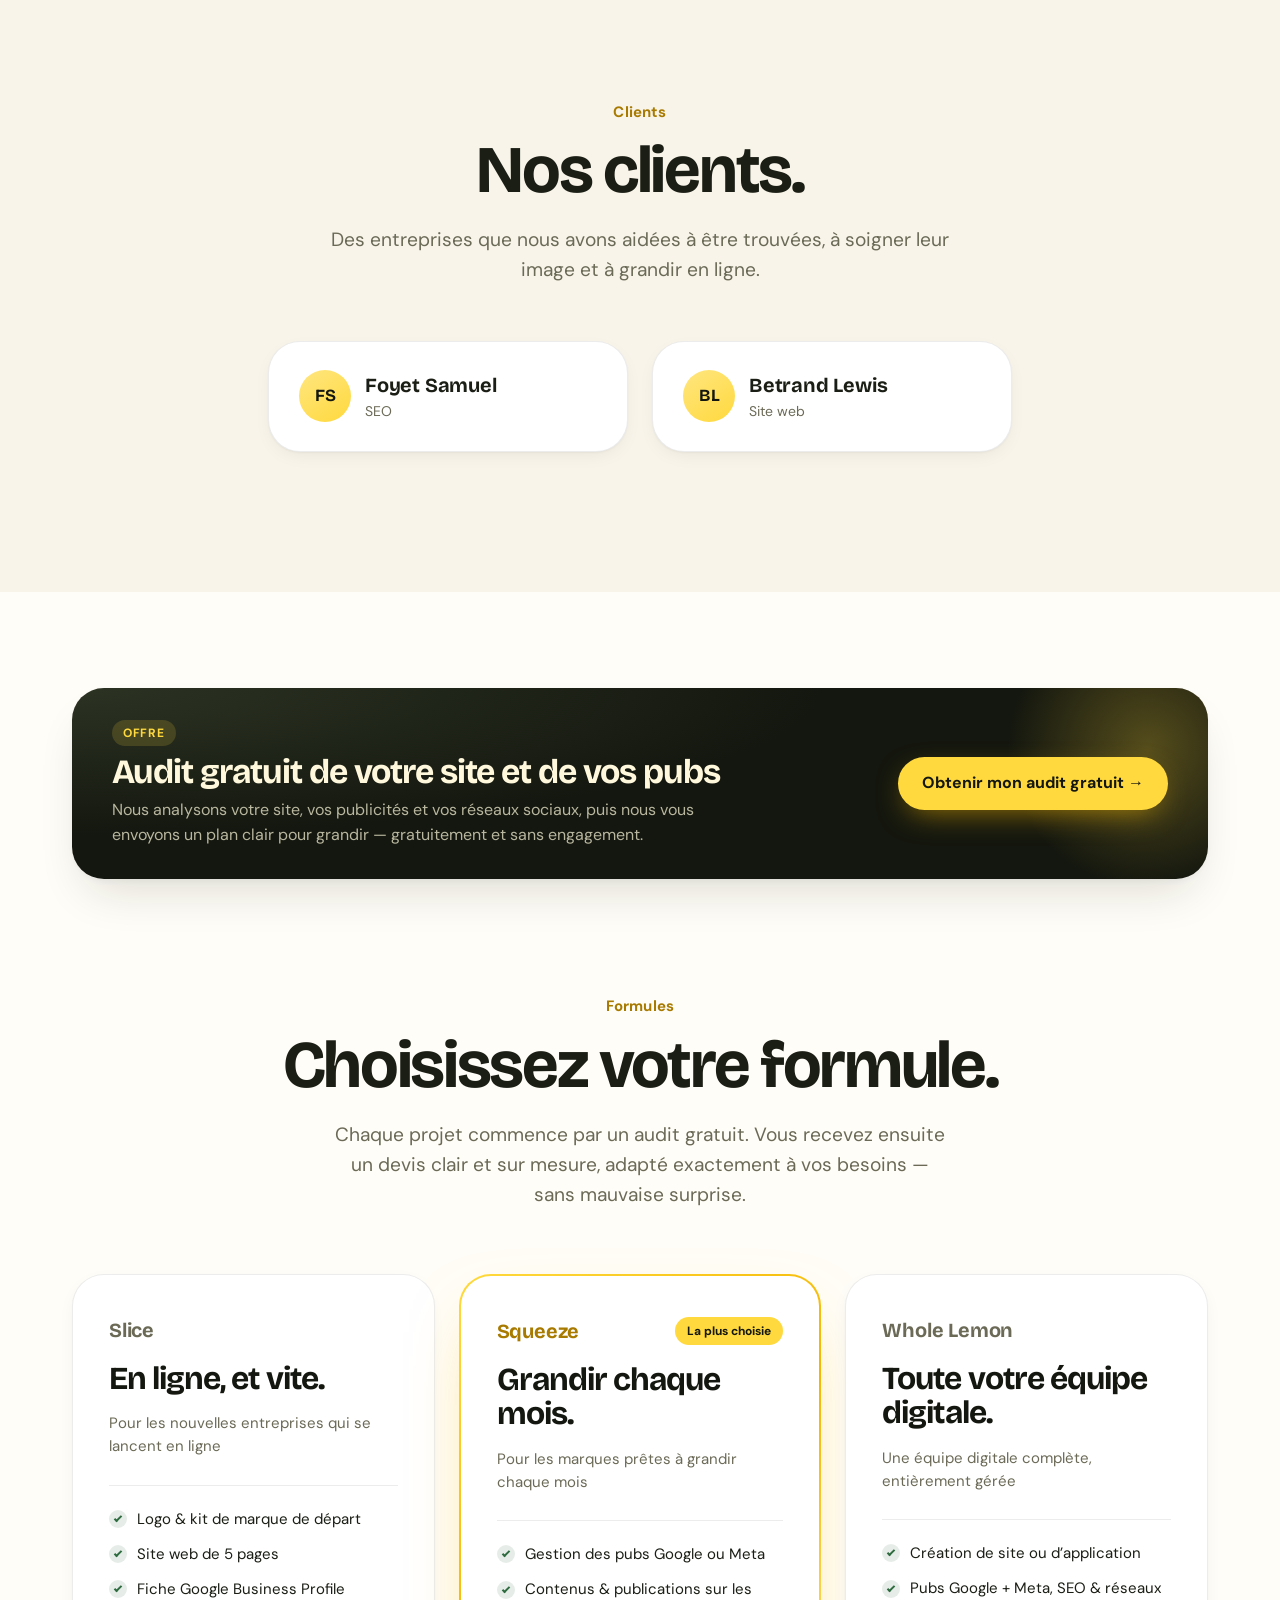
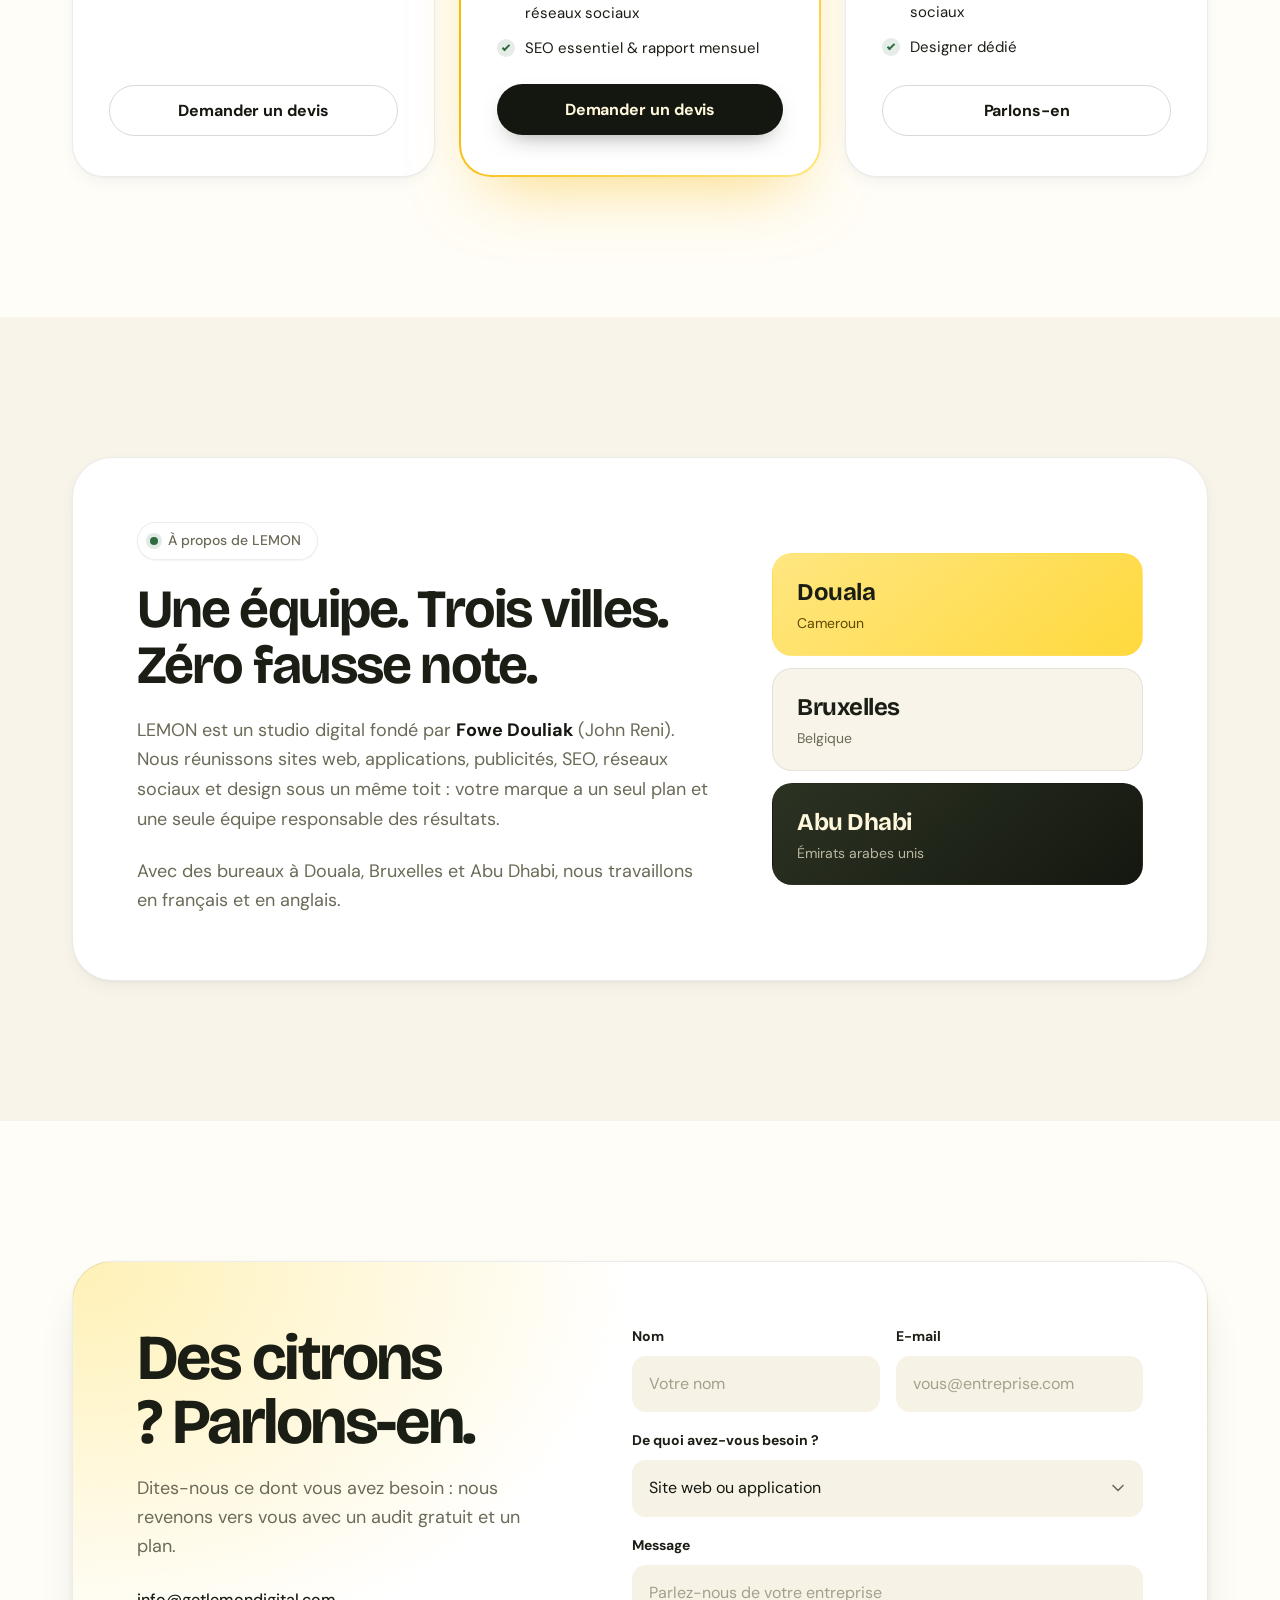
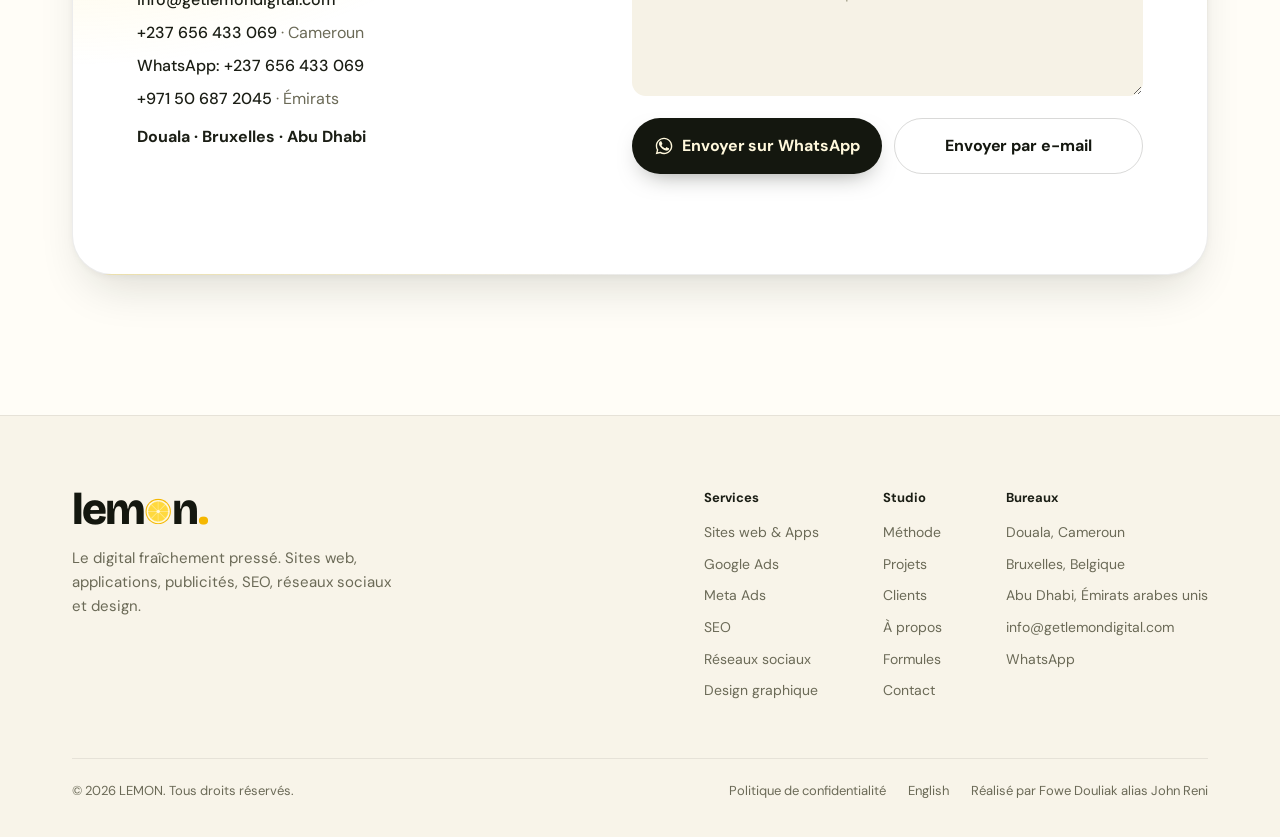
==== commit 63377d66: "Premium, Apple-inspired redesign - Frosted sticky header, centred hero with soft lemon glow, glass t" ====
--- a/fr/index.html
+++ b/fr/index.html
@@ -269,7 +269,7 @@
     <!-- SERVICES -->
     <section id="services" class="services container">
       <div class="section-head">
-        <h2 class="h2" style="max-width: 720px">Six services. Un seul presse-citron.</h2>
+        <h2 class="h2" data-kicker="Services">Six services. Un seul presse-citron.</h2>
         <p>Choisissez-en un, ou faites-les travailler ensemble — vos pubs mènent vers un site pensé pour convertir, vos contenus nourrissent votre SEO, et le design relie le tout.</p>
       </div>
       <div class="card-grid">
@@ -315,7 +315,7 @@
     <!-- PROCESS -->
     <section id="process" class="process">
       <div class="process__inner container">
-        <h2 class="h2">Comment on fait la <span class="accent">limonade</span>.</h2>
+        <h2 class="h2" data-kicker="Méthode">Comment on fait la <span class="accent">limonade</span>.</h2>
         <ol class="steps">
           <li><span class="steps__num">01</span><strong>Cueillir</strong><span class="steps__text">Un audit gratuit de votre site, de vos pubs et de vos réseaux. On repère ce qui est acide et ce qui est mûr.</span></li>
           <li><span class="steps__num">02</span><strong>Trancher</strong><span class="steps__text">Un plan clair, découpé en canaux, budgets et objectifs vraiment mesurables.</span></li>
@@ -330,7 +330,7 @@
          The cards below are only shown if that file can't be loaded. -->
     <section id="work" class="work container">
       <div class="section-head">
-        <h2 class="h2">Projets tout frais.</h2>
+        <h2 class="h2" data-kicker="Projets">Projets tout frais.</h2>
         <a href="#contact" class="work__all">Lancez le vôtre →</a>
       </div>
       <div class="card-grid" data-projects>
@@ -352,7 +352,7 @@
          Add a client's own words in the "quote" field once they send them. -->
     <section id="clients" class="clients container">
       <div class="section-head">
-        <h2 class="h2">Nos clients.</h2>
+        <h2 class="h2" data-kicker="Clients">Nos clients.</h2>
         <p>Des entreprises que nous avons aidées à être trouvées, à soigner leur image et à grandir en ligne.</p>
       </div>
       <div class="card-grid" data-testimonials>
@@ -372,7 +372,7 @@
     <!-- PACKAGES -->
     <section id="packages" class="packages container">
       <div class="section-head">
-        <h2 class="h2">Choisissez votre formule.</h2>
+        <h2 class="h2" data-kicker="Formules">Choisissez votre formule.</h2>
         <p>Chaque projet commence par un audit gratuit. Vous recevez ensuite un devis clair et sur mesure, adapté exactement à vos besoins — sans mauvaise surprise.</p>
       </div>
       <div class="card-grid">
--- a/assets/css/styles.css
+++ b/assets/css/styles.css
@@ -1,48 +1,74 @@
-/* LEMON — site styles
-   Values are taken directly from the Claude Design exports in /design-source.
-   Brand palette: Zest #FFD93D · Rind #F5B700 · Pith #FFF8DC · Leaf #2E6B3F · Ink #14170F */
+/* LEMON — site styles (premium edition)
+   Brand palette: Zest #FFD93D · Rind #F5B700 · Pith #FFF8DC · Leaf #2E6B3F · Ink #14170F
+   Look: airy warm-white pages, soft shadows, frosted header, yellow used as an accent. */
 
 :root {
   --zest: #FFD93D;
+  --zest-soft: #FFE680;
   --rind: #F5B700;
+  --rind-deep: #A87A00;           /* rind darkened for small text on light backgrounds */
   --pith: #FFF8DC;
   --leaf: #2E6B3F;
   --ink: #14170F;
+  --ink-soft: #2A2F22;
   --white: #FFFFFF;
-  --text-muted: #45442C;
-  --text-on-zest: #3A3A1E;
-  --text-on-ink: #C9C6A8;
-  --line-light: #E8DFB4;
-  --line-dark: #3A3D2C;
-
+
+  --bg: #FFFDF7;                  /* page */
+  --bg-alt: #F8F4E9;              /* alternate sections */
+  --field: #F6F2E6;               /* form fields */
+  --text: #1B1E15;
+  --text-muted: #6B6A57;
+  --text-on-ink: #B9B79F;
+  --line: rgba(20, 23, 15, 0.08);
+  --line-strong: rgba(20, 23, 15, 0.16);
+
+  --shadow-xs: 0 1px 2px rgba(20, 23, 15, 0.05);
+  --shadow-sm: 0 1px 2px rgba(20, 23, 15, 0.04), 0 6px 20px -6px rgba(20, 23, 15, 0.08);
+  --shadow-md: 0 2px 6px rgba(20, 23, 15, 0.04), 0 24px 48px -16px rgba(20, 23, 15, 0.16);
+  --shadow-lg: 0 4px 12px rgba(20, 23, 15, 0.05), 0 40px 80px -24px rgba(20, 23, 15, 0.28);
+  --glow-zest: 0 10px 30px -10px rgba(245, 183, 0, 0.65);
+
+  --radius-xl: 40px;
+  --radius-lg: 32px;
+  --radius: 24px;
+  --radius-sm: 16px;
+
+  --ease: cubic-bezier(.22, 1, .36, 1);
   --font-display: 'Bricolage Grotesque', sans-serif;
   --font-body: 'DM Sans', sans-serif;
 
-  --container: 1280px;
+  --container: 1200px;
   --gutter: 32px;
-  --h2-size: clamp(2.4rem, 4.6vw, 4.2rem);
+  --section: 140px;
+  --h2-size: clamp(2.5rem, 5.2vw, 4.4rem);
+  --header-h: 64px;
 }
 
 *, *::before, *::after { box-sizing: border-box; }
 
-html { scroll-behavior: smooth; scroll-padding-top: 16px; }
+html { scroll-behavior: smooth; scroll-padding-top: calc(var(--header-h) + 16px); }
 @media (prefers-reduced-motion: reduce) { html { scroll-behavior: auto; } }
 
 body {
   margin: 0;
-  background: var(--pith);
-  color: var(--ink);
+  background: var(--bg);
+  color: var(--text);
   font-family: var(--font-body);
+  font-size: 17px;
+  line-height: 1.55;
   min-height: 100vh;
   -webkit-font-smoothing: antialiased;
+  -moz-osx-font-smoothing: grayscale;
   text-rendering: optimizeLegibility;
 }
 
 img, svg { display: block; }
-a { color: var(--ink); }
+a { color: var(--text); transition: color .2s var(--ease); }
 a:hover { color: var(--leaf); }
-
-:focus-visible { outline: 3px solid var(--leaf); outline-offset: 3px; border-radius: 6px; }
+::selection { background: var(--zest); color: var(--ink); }
+
+:focus-visible { outline: 3px solid rgba(46, 107, 63, .55); outline-offset: 3px; border-radius: 8px; }
+[tabindex="-1"]:focus { outline: none; }
 
 .visually-hidden {
   position: absolute !important; width: 1px; height: 1px; padding: 0; margin: -1px;
@@ -52,17 +78,36 @@
 .skip-link {
   position: absolute; left: 16px; top: -60px; z-index: 100;
   padding: 12px 18px; border-radius: 999px; background: var(--ink); color: var(--pith);
-  font-weight: 700; text-decoration: none; transition: top .15s;
-}
-.skip-link:focus { top: 16px; color: var(--pith); }
-
+  font-weight: 600; text-decoration: none; transition: top .15s;
+}
+.skip-link:focus { top: 12px; color: var(--pith); }
+
+main { overflow-x: clip; } /* keeps decorative glows from causing sideways scrolling */
 .container { max-width: var(--container); margin: 0 auto; padding-left: var(--gutter); padding-right: var(--gutter); }
 
-.display { font-family: var(--font-display); }
+/* Full-width tinted background behind a centred section */
+.services, .clients, .about {
+  background: var(--bg-alt);
+  box-shadow: 0 0 0 100vmax var(--bg-alt);
+  clip-path: inset(0 -100vmax);
+}
+
 .h2 {
-  margin: 0; font-family: var(--font-display); font-weight: 800;
-  font-size: var(--h2-size); line-height: 1; letter-spacing: -0.035em;
-}
+  margin: 0; font-family: var(--font-display); font-weight: 700;
+  font-size: var(--h2-size); line-height: 1.04; letter-spacing: -0.035em; color: var(--text);
+  text-wrap: balance;
+}
+/* Small label above each section title, e.g. "Services" */
+.h2[data-kicker]::before {
+  content: attr(data-kicker); display: block; margin-bottom: 16px;
+  font-family: var(--font-body); font-size: 15px; font-weight: 600; letter-spacing: 0.01em; color: var(--rind-deep);
+}
+.process .h2[data-kicker]::before { color: var(--zest); }
+
+/* ---------- Scroll-in animation (added by JS) ---------- */
+.reveal { opacity: 0; transform: translateY(28px); transition: opacity .9s var(--ease), transform .9s var(--ease); transition-delay: var(--d, 0s); }
+.reveal.is-visible { opacity: 1; transform: none; }
+@media (prefers-reduced-motion: reduce) { .reveal { opacity: 1; transform: none; transition: none; } }
 
 /* ---------- Wordmark ("lem◉n.") ---------- */
 .wordmark {
@@ -71,544 +116,581 @@
   line-height: 1;
 }
 .wordmark:hover { color: var(--ink); }
-.wordmark .slice { width: 0.6em; height: 0.6em; margin: 0.12em 0.015em 0; flex-shrink: 0; }
+.wordmark .slice { width: 0.6em; height: 0.6em; margin: 0.12em 0.015em 0; flex-shrink: 0; transition: transform .8s var(--ease); }
+.wordmark:hover .slice { transform: rotate(45deg); }
 .wordmark .dot { color: var(--rind); }
 
 /* ---------- Buttons ---------- */
 .btn {
-  display: inline-block; padding: 18px 30px; border-radius: 999px; border: 2px solid var(--ink);
-  font-weight: 700; font-size: 17px; text-decoration: none; text-align: center; color: var(--ink);
-  font-family: inherit; cursor: pointer;
-  transition: background-color .15s ease, color .15s ease, transform .15s ease, box-shadow .15s ease;
-}
-.btn:hover { color: var(--ink); transform: translate(-2px, -2px); box-shadow: 4px 4px 0 var(--ink); }
-.btn:active { transform: none; box-shadow: none; }
-.btn--zest { background: var(--zest); }
-.btn--zest:hover { background: var(--rind); }
-.btn--ghost { background: transparent; }
-.btn--ghost:hover { background: var(--white); }
-.btn--ink { background: var(--ink); color: var(--pith); }
-.btn--ink:hover { background: var(--leaf); color: var(--pith); border-color: var(--ink); }
-@media (prefers-reduced-motion: reduce) { .btn, .btn:hover { transform: none; transition: none; } }
-
-/* ---------- Header / nav ---------- */
-.site-header { position: relative; z-index: 20; }
+  display: inline-flex; align-items: center; justify-content: center; gap: 8px;
+  padding: 16px 28px; border-radius: 999px; border: 1px solid transparent;
+  font-family: inherit; font-weight: 600; font-size: 16px; line-height: 1.2; letter-spacing: -0.005em;
+  text-decoration: none; text-align: center; color: var(--ink); cursor: pointer;
+  transition: background-color .25s var(--ease), color .25s var(--ease), box-shadow .3s var(--ease), transform .3s var(--ease), border-color .25s var(--ease);
+}
+.btn:hover { color: var(--ink); transform: translateY(-1px); }
+.btn:active { transform: translateY(0) scale(.98); }
+.btn--zest { background: var(--zest); box-shadow: var(--glow-zest); }
+.btn--zest:hover { background: #FFE15C; box-shadow: 0 14px 34px -10px rgba(245, 183, 0, .75); }
+.btn--ink { background: var(--ink); color: var(--pith); box-shadow: 0 10px 24px -12px rgba(20, 23, 15, .5); }
+.btn--ink:hover { background: var(--ink-soft); color: var(--pith); }
+.btn--ghost { background: transparent; border-color: var(--line-strong); }
+.btn--ghost:hover { background: rgba(20, 23, 15, .04); border-color: rgba(20, 23, 15, .28); }
+@media (prefers-reduced-motion: reduce) { .btn, .btn:hover, .btn:active { transform: none; } }
+
+/* ---------- Header: frosted, stays at the top ---------- */
+.site-header {
+  position: sticky; top: 0; z-index: 40;
+  background: rgba(255, 253, 247, .72);
+  -webkit-backdrop-filter: saturate(180%) blur(20px); backdrop-filter: saturate(180%) blur(20px);
+  border-bottom: 1px solid transparent;
+  transition: border-color .3s var(--ease), background-color .3s var(--ease);
+}
+.site-header.is-scrolled { border-bottom-color: var(--line); background: rgba(255, 253, 247, .82); }
 .site-header__inner {
-  max-width: var(--container); margin: 0 auto; padding: 22px var(--gutter);
-  display: flex; flex-wrap: wrap; align-items: center; justify-content: space-between; gap: 16px;
-}
-.site-header .wordmark { font-size: 34px; }
-
-.main-nav { display: flex; flex-wrap: wrap; gap: 6px; align-items: center; }
-.main-nav a { padding: 12px 14px; font-weight: 500; text-decoration: none; }
-.main-nav .nav-cta {
-  margin-left: 8px; padding: 13px 22px; border-radius: 999px; background: var(--ink); color: var(--pith);
-  font-weight: 700; transition: background-color .15s ease;
-}
-.main-nav .nav-cta:hover { background: var(--leaf); color: var(--pith); }
+  max-width: var(--container); margin: 0 auto; padding: 12px var(--gutter); min-height: var(--header-h);
+  display: flex; flex-wrap: wrap; align-items: center; justify-content: space-between; gap: 12px;
+}
+.site-header .wordmark { font-size: 28px; }
+
+.main-nav { display: flex; flex-wrap: wrap; gap: 2px; align-items: center; }
+.main-nav a { padding: 8px 14px; border-radius: 999px; font-size: 15px; font-weight: 500; color: var(--text-muted); text-decoration: none; transition: color .2s var(--ease), background-color .2s var(--ease); }
+.main-nav a:hover { color: var(--ink); }
+.main-nav .nav-lang { margin-left: 6px; padding: 6px 11px; border: 1px solid var(--line-strong); font-size: 13px; font-weight: 600; letter-spacing: 0.04em; color: var(--text); }
+.main-nav .nav-lang:hover { background: rgba(20, 23, 15, .04); }
+.main-nav .nav-cta { margin-left: 8px; padding: 10px 18px; background: var(--ink); color: var(--pith); font-weight: 600; font-size: 14px; }
+.main-nav .nav-cta:hover { background: var(--ink-soft); color: var(--pith); }
 
 .nav-toggle {
-  display: none; align-items: center; gap: 10px; padding: 12px 18px; border-radius: 999px;
-  border: 2px solid var(--ink); background: transparent; color: var(--ink);
-  font: inherit; font-weight: 700; font-size: 16px; cursor: pointer;
-}
-.nav-toggle__bars { position: relative; width: 18px; height: 12px; }
+  display: none; align-items: center; gap: 10px; padding: 9px 16px; border-radius: 999px;
+  border: 1px solid var(--line-strong); background: rgba(255, 255, 255, .6); color: var(--ink);
+  font: inherit; font-weight: 600; font-size: 15px; cursor: pointer;
+}
+.nav-toggle__bars { position: relative; width: 16px; height: 10px; }
 .nav-toggle__bars::before, .nav-toggle__bars::after, .nav-toggle__bars span {
-  content: ""; position: absolute; left: 0; width: 100%; height: 2px; background: currentColor; border-radius: 2px;
-  transition: transform .2s ease, opacity .2s ease;
+  content: ""; position: absolute; left: 0; width: 100%; height: 1.5px; background: currentColor; border-radius: 2px;
+  transition: transform .3s var(--ease), opacity .2s var(--ease);
 }
 .nav-toggle__bars::before { top: 0; }
-.nav-toggle__bars span { top: 5px; }
-.nav-toggle__bars::after { top: 10px; }
-.nav-toggle[aria-expanded="true"] .nav-toggle__bars::before { transform: translateY(5px) rotate(45deg); }
+.nav-toggle__bars span { top: 4.25px; }
+.nav-toggle__bars::after { top: 8.5px; }
+.nav-toggle[aria-expanded="true"] .nav-toggle__bars::before { transform: translateY(4.25px) rotate(45deg); }
 .nav-toggle[aria-expanded="true"] .nav-toggle__bars span { opacity: 0; }
-.nav-toggle[aria-expanded="true"] .nav-toggle__bars::after { transform: translateY(-5px) rotate(-45deg); }
-
-@media (max-width: 820px) {
+.nav-toggle[aria-expanded="true"] .nav-toggle__bars::after { transform: translateY(-4.25px) rotate(-45deg); }
+
+@media (max-width: 860px) {
   .js .nav-toggle { display: inline-flex; }
   .js .main-nav {
-    display: none; width: 100%; flex-direction: column; align-items: stretch; gap: 4px;
-    padding: 12px; border: 2px solid var(--ink); border-radius: 26px; background: var(--white);
-    box-shadow: 6px 6px 0 var(--ink);
+    display: none; width: 100%; flex-direction: column; align-items: stretch; gap: 2px;
+    margin: 4px 0 8px; padding: 10px; border-radius: var(--radius); background: rgba(255, 255, 255, .92);
+    box-shadow: var(--shadow-lg); border: 1px solid var(--line);
   }
-  .js .main-nav.is-open { display: flex; }
-  .js .main-nav a { padding: 14px 16px; border-radius: 16px; font-size: 18px; }
-  .js .main-nav a:not(.nav-cta):hover { background: var(--pith); }
-  .js .main-nav .nav-cta { margin: 6px 0 0; text-align: center; }
-}
-
-/* ---------- Hero ---------- */
+  .js .main-nav.is-open { display: flex; animation: menu-in .35s var(--ease); }
+  .js .main-nav a { padding: 14px 16px; border-radius: 14px; font-size: 18px; color: var(--text); }
+  .js .main-nav a:not(.nav-cta):hover { background: var(--bg-alt); }
+  .js .main-nav .nav-lang { margin: 4px 0 0 8px; align-self: flex-start; padding: 6px 12px; font-size: 13px; }
+  .js .main-nav .nav-cta { margin: 8px 0 0; text-align: center; font-size: 16px; padding: 14px; }
+}
+@keyframes menu-in { from { opacity: 0; transform: translateY(-8px); } to { opacity: 1; transform: none; } }
+
+/* ---------- Hero (centred, Apple-style) ---------- */
 .hero {
-  max-width: var(--container); margin: 0 auto; padding: 48px var(--gutter) 72px;
-  display: flex; flex-wrap: wrap; align-items: center; gap: 48px;
-}
-.hero__copy { flex: 1 1 520px; min-width: 0; display: flex; flex-direction: column; gap: 28px; }
+  max-width: var(--container); margin: 0 auto; padding: 72px var(--gutter) 40px;
+  display: flex; flex-direction: column; align-items: center; gap: 24px; text-align: center;
+  position: relative;
+}
+.hero::before { /* soft lemon glow behind the top of the page */
+  content: ""; position: absolute; z-index: -1; left: 50%; top: -120px; width: min(1100px, 140vw); height: 900px; transform: translateX(-50%);
+  background: radial-gradient(closest-side, rgba(255, 217, 61, .28), rgba(255, 217, 61, 0) 70%);
+  pointer-events: none;
+}
+.hero__copy { max-width: 980px; display: flex; flex-direction: column; align-items: center; gap: 26px; }
 .eyebrow {
-  align-self: flex-start; display: inline-flex; align-items: center; gap: 10px;
-  padding: 8px 16px 8px 10px; border-radius: 999px; background: var(--white);
-  border: 1.5px solid var(--line-light); font-size: 14px; font-weight: 500;
-}
-.eyebrow__dot { width: 10px; height: 10px; border-radius: 50%; background: var(--leaf); flex-shrink: 0; }
+  display: inline-flex; align-items: center; gap: 10px;
+  padding: 7px 16px 7px 12px; border-radius: 999px; background: rgba(255, 255, 255, .8);
+  border: 1px solid var(--line); box-shadow: var(--shadow-xs);
+  font-size: 14px; font-weight: 500; color: var(--text-muted);
+}
+.eyebrow__dot { width: 8px; height: 8px; border-radius: 50%; background: var(--leaf); flex-shrink: 0; box-shadow: 0 0 0 4px rgba(46, 107, 63, .14); }
 .hero h1 {
-  margin: 0; font-family: var(--font-display); font-weight: 800;
-  font-size: clamp(3rem, 6.6vw, 6.2rem); line-height: 0.95; letter-spacing: -0.04em;
+  margin: 0; font-family: var(--font-display); font-weight: 700;
+  font-size: clamp(3rem, 7.4vw, 6.6rem); line-height: 1; letter-spacing: -0.045em; color: var(--ink);
+  text-wrap: balance;
 }
 .highlight {
-  background: var(--zest); padding: 0 0.12em; border-radius: 0.18em;
-  -webkit-box-decoration-break: clone; box-decoration-break: clone;
-}
-.hero__lead { margin: 0; font-size: 20px; line-height: 1.55; color: var(--text-muted); max-width: 560px; }
-.hero__actions { display: flex; flex-wrap: wrap; gap: 12px; }
+  background: linear-gradient(transparent 58%, rgba(255, 217, 61, .9) 58%, rgba(255, 217, 61, .9) 92%, transparent 92%);
+  padding: 0 0.06em; -webkit-box-decoration-break: clone; box-decoration-break: clone;
+}
+.hero__lead { margin: 0; font-size: clamp(18px, 1.6vw, 21px); line-height: 1.55; color: var(--text-muted); max-width: 660px; text-wrap: pretty; }
+.hero__actions { display: flex; flex-wrap: wrap; gap: 12px 8px; justify-content: center; align-items: center; }
+.hero__actions .btn { font-size: 17px; padding: 17px 30px; }
+/* Secondary hero action as an Apple-style text link: "See services ›" */
+.hero__actions .btn--ghost { border: 0; background: none; color: var(--leaf); padding-inline: 18px; box-shadow: none; }
+.hero__actions .btn--ghost::after { content: "›"; font-size: 1.3em; line-height: 0; transform: translateY(-1px); transition: transform .3s var(--ease); }
+.hero__actions .btn--ghost:hover { color: var(--leaf); text-decoration: underline; text-underline-offset: 4px; transform: none; }
+.hero__actions .btn--ghost:hover::after { transform: translate(3px, -1px); }
 
 .hero__visual {
-  flex: 1 1 440px; min-width: 0; position: relative;
-  display: flex; justify-content: center; align-items: center; min-height: 520px;
-}
-.hero__disc { position: absolute; width: 470px; max-width: 100%; aspect-ratio: 1; border-radius: 50%; background: var(--ink); }
-.hero__lemon {
-  position: relative; width: 400px; max-width: 86%; height: auto; transform: rotate(14deg);
-}
+  width: 100%; max-width: 760px; position: relative; perspective: 1000px;
+  display: flex; justify-content: center; align-items: center; min-height: 580px; margin-top: 8px;
+}
+.hero__disc {
+  position: absolute; width: 500px; max-width: 92%; aspect-ratio: 1; border-radius: 50%;
+  background: radial-gradient(circle at 35% 30%, #2C3323 0%, #14170F 55%, #0B0D08 100%);
+  box-shadow: 0 60px 120px -40px rgba(245, 183, 0, .55), 0 30px 60px -30px rgba(20, 23, 15, .5), inset 0 1px 0 rgba(255, 255, 255, .08);
+}
+.hero__lemon { position: relative; width: 420px; max-width: 80%; height: auto; transform: rotate(14deg); filter: drop-shadow(0 18px 30px rgba(0, 0, 0, .35)); }
 
 .tag {
-  position: absolute; padding: 12px 18px; border-radius: 14px; font-weight: 700;
-  box-shadow: 4px 4px 0 var(--ink); white-space: nowrap;
-}
-.tag--1 { top: 40px; left: 4%; background: var(--white); border: 2px solid var(--ink); transform: rotate(-6deg); }
-.tag--2 { top: 90px; right: 2%; background: var(--leaf); color: var(--pith); transform: rotate(5deg); }
-.tag--3 { bottom: 70px; left: 0; background: var(--zest); border: 2px solid var(--ink); transform: rotate(4deg); }
-.tag--4 { bottom: 30px; right: 6%; background: var(--white); border: 2px solid var(--ink); transform: rotate(-4deg); }
+  position: absolute; padding: 11px 18px; border-radius: 999px; font-weight: 600; font-size: 15px; white-space: nowrap;
+  background: rgba(255, 255, 255, .78); color: var(--ink);
+  -webkit-backdrop-filter: blur(16px) saturate(160%); backdrop-filter: blur(16px) saturate(160%);
+  border: 1px solid rgba(255, 255, 255, .7); box-shadow: var(--shadow-md);
+}
+.tag::before { content: ""; display: inline-block; width: 8px; height: 8px; margin-right: 9px; border-radius: 50%; background: var(--zest); vertical-align: 1px; }
+.tag--1 { top: 64px; left: 2%; }
+.tag--2 { top: 118px; right: 0; }
+.tag--2::before { background: var(--leaf); }
+.tag--3 { bottom: 96px; left: -2%; }
+.tag--3::before { background: var(--rind); }
+.tag--4 { bottom: 40px; right: 4%; }
+.tag--4::before { background: #4F7BFF; }
 
 @media (max-width: 600px) {
-  .hero { padding-top: 24px; padding-bottom: 56px; gap: 32px; }
-  .hero__copy { gap: 22px; }
-  .hero__lead { font-size: 18px; }
-  .hero__actions .btn { flex: 1 1 auto; padding: 16px 22px; }
-  .hero__visual { min-height: 380px; }
-  .tag { padding: 9px 13px; font-size: 14px; border-radius: 12px; }
-  .tag--1 { top: 10px; }
-  .tag--2 { top: 56px; }
-  .tag--3 { bottom: 40px; }
-  .tag--4 { bottom: 4px; }
-}
-
-/* ---------- Service strip (marquee) ---------- */
-.strip { background: var(--ink); color: var(--pith); overflow: hidden; padding: 22px 0; }
-.strip__track { display: flex; width: max-content; animation: marquee 40s linear infinite; }
+  .hero { padding-top: 40px; gap: 20px; }
+  .hero__copy { gap: 20px; }
+  .hero__actions { flex-direction: column; width: 100%; }
+  .hero__actions .btn--zest { width: 100%; }
+  .hero__visual { min-height: 400px; margin-top: 0; }
+  .tag { padding: 8px 13px; font-size: 13px; }
+  .tag::before { width: 6px; height: 6px; margin-right: 7px; }
+  .tag--1 { top: 18px; left: 0; }
+  .tag--2 { top: 62px; right: 0; }
+  .tag--3 { bottom: 48px; left: 0; }
+  .tag--4 { bottom: 8px; right: 0; }
+}
+
+/* ---------- Hero intro: a whole lemon is sliced open (≈2s, plays once) ---------- */
+.lemon-intro { position: absolute; inset: 0; overflow: hidden; display: flex; align-items: center; justify-content: center; pointer-events: none; z-index: 2; }
+.lemon-intro__whole {
+  position: relative; width: 400px; max-width: 80%; aspect-ratio: 120 / 100;
+  filter: drop-shadow(0 24px 30px rgba(20, 23, 15, .18));
+  animation: lemon-drop .8s var(--ease) both;
+}
+.lemon-intro__half { position: absolute; inset: 0; }
+.lemon-intro__half svg { width: 100%; height: 100%; }
+.lemon-intro__half--left  { clip-path: inset(-10% 50% -10% -10%); animation: half-left .7s 1s cubic-bezier(.5, 0, .75, 0) both; }
+.lemon-intro__half--right { clip-path: inset(-10% -10% -10% 50%); animation: half-right .7s 1s cubic-bezier(.5, 0, .75, 0) both; }
+.lemon-intro__knife {
+  position: absolute; width: 3px; height: 72%; border-radius: 3px;
+  background: linear-gradient(to bottom, transparent, rgba(20, 23, 15, .85) 30%, rgba(20, 23, 15, .85) 70%, transparent);
+  box-shadow: 0 0 18px rgba(255, 255, 255, .9);
+  animation: knife .42s .65s ease-in both;
+}
+.lemon-intro__drop {
+  position: absolute; width: 11px; height: 11px; border-radius: 50% 50% 50% 0;
+  background: linear-gradient(135deg, var(--zest-soft), var(--rind));
+  box-shadow: 0 2px 6px rgba(245, 183, 0, .5);
+  animation: drop-burst .8s 1s var(--ease) both;
+}
+.hero__lemon { animation: slice-reveal 1s 1.05s var(--ease) both; }
+.hero__disc  { animation: disc-in .9s 1.05s var(--ease) both; }
+.tag { animation: tag-pop .7s var(--ease) both; }
+.tag--1 { animation-delay: 1.6s; }
+.tag--2 { animation-delay: 1.72s; }
+.tag--3 { animation-delay: 1.84s; }
+.tag--4 { animation-delay: 1.96s; }
+
+@keyframes lemon-drop { from { opacity: 0; transform: translateY(-60px) rotate(-10deg) scale(.96); } to { opacity: 1; transform: none; } }
+@keyframes knife {
+  0%   { opacity: 0; transform: translateY(-90%) rotate(8deg); }
+  25%  { opacity: 1; }
+  100% { opacity: 0; transform: translateY(90%) rotate(8deg); }
+}
+@keyframes half-left  { from { transform: none; opacity: 1; } to { transform: translateX(-55%) translateY(30px) rotate(-24deg); opacity: 0; } }
+@keyframes half-right { from { transform: none; opacity: 1; } to { transform: translateX(55%) translateY(30px) rotate(24deg); opacity: 0; } }
+@keyframes drop-burst {
+  0%   { opacity: 0; transform: translate(0, 0) scale(.4) rotate(-45deg); }
+  20%  { opacity: 1; }
+  100% { opacity: 0; transform: translate(var(--dx), var(--dy)) scale(1) rotate(-45deg); }
+}
+@keyframes slice-reveal {
+  from { opacity: 0; transform: perspective(900px) rotateY(80deg) rotate(14deg) scale(.6); }
+  to   { opacity: 1; transform: perspective(900px) rotateY(0deg) rotate(14deg) scale(1); }
+}
+@keyframes disc-in { from { opacity: 0; transform: scale(.6); } to { opacity: 1; transform: scale(1); } }
+@keyframes tag-pop { from { opacity: 0; transform: translateY(10px) scale(.92); } to { opacity: 1; transform: none; } }
+
+@media (max-width: 600px) { .lemon-intro__drop { width: 8px; height: 8px; } }
+@media (prefers-reduced-motion: reduce) {
+  .lemon-intro { display: none; }
+  .hero__lemon, .hero__disc, .tag { animation: none; }
+}
+
+/* ---------- Service strip (gentle marquee) ---------- */
+.strip {
+  overflow: hidden; padding: 26px 0; margin-top: 32px;
+  border-top: 1px solid var(--line); border-bottom: 1px solid var(--line);
+  -webkit-mask-image: linear-gradient(90deg, transparent, #000 12%, #000 88%, transparent);
+  mask-image: linear-gradient(90deg, transparent, #000 12%, #000 88%, transparent);
+}
+.strip__track { display: flex; width: max-content; animation: marquee 70s linear infinite; }
 .strip__group {
-  display: flex; gap: 34px; align-items: center; white-space: nowrap; padding: 0 17px;
-  font-family: var(--font-display); font-weight: 700; font-size: 30px;
-}
-.strip__group .bullet { color: var(--zest); }
+  display: flex; gap: 40px; align-items: center; white-space: nowrap; padding: 0 20px;
+  font-family: var(--font-display); font-weight: 500; font-size: 24px; letter-spacing: -0.02em; color: var(--text-muted);
+}
+.strip__group .bullet { color: var(--zest); font-size: 10px; }
 .strip:hover .strip__track { animation-play-state: paused; }
 @keyframes marquee { from { transform: translateX(0); } to { transform: translateX(-50%); } }
 @media (prefers-reduced-motion: reduce) {
   .strip__track { animation: none; padding-left: 15px; }
   .strip__group[aria-hidden="true"] { display: none; }
 }
-@media (max-width: 600px) { .strip { padding: 16px 0; } .strip__group { font-size: 22px; gap: 24px; padding: 0 12px; } }
-
-/* ---------- Section heads ---------- */
-.section-head { display: flex; flex-wrap: wrap; justify-content: space-between; align-items: flex-end; gap: 24px; }
-.section-head p { margin: 0; font-size: 18px; line-height: 1.55; color: var(--text-muted); max-width: 420px; }
+@media (max-width: 600px) { .strip { padding: 18px 0; margin-top: 16px; } .strip__group { font-size: 19px; gap: 28px; padding: 0 14px; } }
+
+/* ---------- Section heads (centred) ---------- */
+.section-head {
+  display: flex; flex-direction: column; align-items: center; text-align: center; gap: 20px;
+  max-width: 820px; margin: 0 auto;
+}
+.section-head p { margin: 0; font-size: clamp(17px, 1.5vw, 20px); line-height: 1.55; color: var(--text-muted); max-width: 620px; text-wrap: pretty; }
+.section-head .h2 { max-width: none !important; }
+
+.card-grid { display: grid; gap: 24px; }
 
 /* ---------- Services ---------- */
-.services { padding-top: 110px; padding-bottom: 90px; display: flex; flex-direction: column; gap: 48px; }
-.card-grid { display: grid; gap: 20px; }
-.services .card-grid { grid-template-columns: repeat(auto-fit, minmax(min(330px, 100%), 1fr)); }
+.services { padding-top: var(--section); padding-bottom: var(--section); display: flex; flex-direction: column; gap: 64px; }
+.services .card-grid { grid-template-columns: repeat(auto-fit, minmax(min(320px, 100%), 1fr)); }
 .service-card {
-  background: var(--white); border: 2px solid var(--ink); border-radius: 26px; padding: 30px;
-  display: flex; flex-direction: column; gap: 16px;
-  transition: transform .2s ease, box-shadow .2s ease;
-}
-.service-card:hover { transform: translate(-3px, -3px); box-shadow: 6px 6px 0 var(--ink); }
+  background: var(--white); border: 1px solid var(--line); border-radius: var(--radius-lg); padding: 36px;
+  display: flex; flex-direction: column; gap: 14px; box-shadow: var(--shadow-sm);
+  transition: transform .5s var(--ease), box-shadow .5s var(--ease), opacity .9s var(--ease);
+}
+.service-card:hover { transform: translateY(-6px); box-shadow: var(--shadow-md); }
+.service-card__icon {
+  width: 56px; height: 56px; border-radius: 16px; margin-bottom: 6px;
+  background: linear-gradient(145deg, var(--zest-soft), var(--zest));
+  box-shadow: inset 0 1px 0 rgba(255, 255, 255, .6), 0 8px 18px -10px rgba(245, 183, 0, .8);
+  display: flex; align-items: center; justify-content: center;
+}
+.service-card h3 { margin: 0; font-family: var(--font-display); font-weight: 700; font-size: 26px; letter-spacing: -0.02em; }
+.service-card p { margin: 0; font-size: 16px; line-height: 1.6; color: var(--text-muted); }
+.service-card ul { list-style: none; margin: 8px 0 0; padding: 18px 0 0; border-top: 1px solid var(--line); display: flex; flex-direction: column; gap: 8px; font-size: 15px; color: var(--text); }
+.service-card li { position: relative; padding-left: 22px; }
+.service-card li::before { content: ""; position: absolute; left: 2px; top: .55em; width: 7px; height: 7px; border-radius: 50%; background: var(--rind); }
 @media (prefers-reduced-motion: reduce) { .service-card, .service-card:hover { transform: none; transition: none; } }
-.service-card__icon {
-  width: 56px; height: 56px; border-radius: 16px; background: var(--zest);
-  display: flex; align-items: center; justify-content: center;
-}
-.service-card h3 { margin: 0; font-family: var(--font-display); font-weight: 700; font-size: 28px; }
-.service-card p { margin: 0; font-size: 16px; line-height: 1.6; color: var(--text-muted); }
-.service-card ul { margin: 0; padding-left: 20px; font-size: 15px; line-height: 1.8; color: var(--ink); }
-
-/* ---------- Process ---------- */
-.process { background: var(--ink); color: var(--pith); }
-.process__inner { padding-top: 100px; padding-bottom: 100px; display: flex; flex-direction: column; gap: 48px; }
+
+/* ---------- Process (dark) ---------- */
+.process { background: var(--ink); color: var(--pith); position: relative; overflow: hidden; }
+.process::before {
+  content: ""; position: absolute; left: 50%; top: -40%; width: 1000px; height: 800px; transform: translateX(-50%);
+  background: radial-gradient(closest-side, rgba(255, 217, 61, .14), transparent 70%); pointer-events: none;
+}
+.process__inner { position: relative; padding-top: var(--section); padding-bottom: var(--section); display: flex; flex-direction: column; align-items: center; gap: 64px; text-align: center; }
+.process .h2 { color: var(--pith); }
 .process .accent { color: var(--zest); }
 .steps {
-  list-style: none; margin: 0; padding: 0; display: grid;
+  list-style: none; margin: 0; padding: 0; display: grid; width: 100%; text-align: left;
   grid-template-columns: repeat(auto-fit, minmax(min(240px, 100%), 1fr)); gap: 20px;
 }
-.steps li { border-top: 3px solid var(--zest); padding-top: 22px; display: flex; flex-direction: column; gap: 10px; }
-.steps__num { font-family: var(--font-display); font-size: 18px; color: var(--zest); }
-.steps strong { font-family: var(--font-display); font-size: 30px; }
+.steps li {
+  padding: 32px 28px; border-radius: var(--radius); background: rgba(255, 255, 255, .04);
+  border: 1px solid rgba(255, 255, 255, .08); display: flex; flex-direction: column; gap: 12px;
+  transition: background-color .4s var(--ease), border-color .4s var(--ease), opacity .9s var(--ease), transform .9s var(--ease);
+}
+.steps li:hover { background: rgba(255, 255, 255, .07); border-color: rgba(255, 217, 61, .3); }
+.steps__num { font-family: var(--font-display); font-weight: 700; font-size: 44px; line-height: 1; letter-spacing: -0.04em; color: var(--zest); }
+.steps strong { font-family: var(--font-display); font-weight: 700; font-size: 28px; letter-spacing: -0.02em; }
 .steps__text { font-size: 16px; line-height: 1.6; color: var(--text-on-ink); }
 
 /* ---------- Work ---------- */
-.work { padding-top: 100px; padding-bottom: 100px; display: flex; flex-direction: column; gap: 40px; }
-.work .section-head { gap: 20px; }
-.work__all { font-weight: 700; font-size: 17px; }
-.work .card-grid { grid-template-columns: repeat(auto-fill, minmax(min(320px, 100%), 1fr)); }
-.project { text-decoration: none; display: flex; flex-direction: column; gap: 14px; }
-.project:hover { color: var(--ink); }
+.work { padding-top: var(--section); padding-bottom: var(--section); display: flex; flex-direction: column; gap: 64px; }
+.work__all { font-weight: 600; font-size: 17px; color: var(--leaf); text-decoration: none; }
+.work__all:hover { text-decoration: underline; text-underline-offset: 4px; }
+.work .card-grid { grid-template-columns: repeat(auto-fill, minmax(min(340px, 100%), 1fr)); gap: 32px; }
+.project { text-decoration: none; display: flex; flex-direction: column; gap: 10px; }
+.project:hover { color: var(--text); }
 .project__media {
-  aspect-ratio: 4 / 3; border-radius: 24px; border: 2px solid var(--ink); overflow: hidden;
-  display: flex; align-items: center; justify-content: center; font-weight: 700;
-  transition: transform .2s ease, box-shadow .2s ease;
-}
-.project__media img { width: 100%; height: 100%; object-fit: cover; }
-.project:hover .project__media { transform: translate(-3px, -3px); box-shadow: 6px 6px 0 var(--ink); }
+  position: relative; aspect-ratio: 4 / 3; border-radius: var(--radius-lg); overflow: hidden; margin-bottom: 10px;
+  display: flex; align-items: center; justify-content: center; font-weight: 600;
+  box-shadow: var(--shadow-md); transition: transform .6s var(--ease), box-shadow .6s var(--ease);
+}
+/* A little browser bar so each project reads as a website */
+.project:not(.project--next) .project__media::before {
+  content: ""; position: absolute; top: 0; left: 0; right: 0; height: 38px; z-index: 1;
+  background:
+    radial-gradient(circle at 22px 19px, #FF5F57 5px, transparent 5.5px),
+    radial-gradient(circle at 40px 19px, #FEBC2E 5px, transparent 5.5px),
+    radial-gradient(circle at 58px 19px, #28C840 5px, transparent 5.5px),
+    rgba(255, 255, 255, .1);
+  border-bottom: 1px solid rgba(255, 255, 255, .08);
+}
+.project:not(.project--next) .project__media--zest::before,
+.project:not(.project--next) .project__media--leaf::before { background-color: rgba(255, 255, 255, .25); }
+.project__media img { width: 100%; height: 100%; object-fit: cover; object-position: top; }
+.project:hover .project__media { transform: translateY(-6px); box-shadow: var(--shadow-lg); }
 @media (prefers-reduced-motion: reduce) { .project__media, .project:hover .project__media { transform: none; transition: none; } }
-.project__media--zest { background: var(--zest); color: var(--text-on-zest); }
-.project__media--leaf { background: var(--leaf); color: var(--pith); }
-.project__media--ink { background: var(--ink); color: var(--zest); }
-.project__meta { font-size: 14px; color: var(--text-muted); }
-.project strong { font-family: var(--font-display); font-size: 26px; }
-
-/* ---------- Packages ---------- */
-.packages { padding-bottom: 100px; display: flex; flex-direction: column; gap: 40px; }
-.packages .card-grid { grid-template-columns: repeat(auto-fit, minmax(min(300px, 100%), 1fr)); align-items: stretch; }
-.package {
-  background: var(--white); border: 2px solid var(--ink); border-radius: 26px; padding: 32px;
-  display: flex; flex-direction: column; gap: 18px;
-}
-.package--featured { background: var(--zest); box-shadow: 8px 8px 0 var(--ink); }
-.package__top { display: flex; justify-content: space-between; align-items: center; gap: 12px; }
-.package__name { font-family: var(--font-display); font-size: 28px; }
-.package__badge { padding: 6px 12px; border-radius: 999px; background: var(--ink); color: var(--zest); font-size: 13px; font-weight: 700; white-space: nowrap; }
-.package__for { font-size: 15px; color: var(--text-muted); }
-.package--featured .package__for { color: var(--text-on-zest); }
-.package__price { font-family: var(--font-display); font-weight: 800; font-size: 40px; line-height: 1.1; }
-.package__price small { font-size: 18px; font-weight: 500; }
-.package ul { margin: 0; padding-left: 20px; font-size: 15px; line-height: 1.9; }
-.package .btn { margin-top: auto; padding: 15px; font-size: 16px; }
-
-/* ---------- Contact ---------- */
-.contact { padding: 0 var(--gutter) 100px; }
-.contact__card {
-  max-width: 1216px; margin: 0 auto; background: var(--zest); border: 2px solid var(--ink); border-radius: 36px;
-  padding: clamp(32px, 5vw, 64px); display: flex; flex-wrap: wrap; gap: 48px; align-items: flex-start;
-}
-.contact__intro { flex: 1 1 380px; min-width: 0; display: flex; flex-direction: column; gap: 18px; }
-.contact__intro h2 {
-  margin: 0; font-family: var(--font-display); font-weight: 800;
-  font-size: clamp(2.6rem, 5vw, 4.6rem); line-height: 0.98; letter-spacing: -0.04em;
-}
-.contact__intro p { margin: 0; font-size: 18px; line-height: 1.6; color: var(--text-on-zest); max-width: 420px; }
-.contact__details { display: flex; flex-direction: column; gap: 6px; font-size: 16px; font-weight: 500; font-style: normal; }
-.contact__details a { text-decoration: none; }
-.contact__details a:hover { text-decoration: underline; color: var(--ink); }
-
-.contact-form {
-  flex: 1 1 420px; min-width: 0; display: grid; grid-template-columns: repeat(2, minmax(0, 1fr)); gap: 16px;
-}
-.field { display: flex; flex-direction: column; gap: 6px; font-size: 14px; font-weight: 700; }
-.field--full { grid-column: span 2; }
-.field input, .field select, .field textarea {
-  width: 100%; padding: 15px 16px; border-radius: 14px; border: 2px solid var(--ink); background: var(--pith);
-  font: inherit; font-weight: 400; font-size: 16px; color: var(--ink);
-}
-.field select {
-  appearance: none; -webkit-appearance: none; padding-right: 44px; cursor: pointer;
-  background-image: url("data:image/svg+xml,%3Csvg xmlns='http://www.w3.org/2000/svg' width='14' height='9' viewBox='0 0 14 9' fill='none' stroke='%2314170F' stroke-width='2' stroke-linecap='round' stroke-linejoin='round'%3E%3Cpath d='M1 1l6 6 6-6'/%3E%3C/svg%3E");
-  background-repeat: no-repeat; background-position: right 18px center;
-}
-.field textarea { resize: vertical; min-height: 120px; }
-.field input:focus, .field select:focus, .field textarea:focus { outline: 3px solid var(--leaf); outline-offset: 1px; }
-.field input::placeholder, .field textarea::placeholder { color: #8A8766; }
-.hp-field { position: absolute; left: -9999px; width: 1px; height: 1px; overflow: hidden; }
-.contact-form .btn {
-  grid-column: span 2; padding: 18px; border: none; font-size: 17px;
-}
-.contact-form .btn:hover { box-shadow: none; transform: none; }
-.contact-form .btn[disabled] { opacity: .7; cursor: progress; }
-.form-status { grid-column: span 2; margin: 0; font-size: 15px; font-weight: 500; min-height: 1.2em; }
-.form-status.is-error { color: #8A1C1C; }
-
-@media (max-width: 560px) {
-  .contact { padding-left: 16px; padding-right: 16px; }
-  .contact__card { border-radius: 28px; padding: 28px 20px; gap: 32px; }
-  .contact-form { grid-template-columns: 1fr; }
-  .field--full, .contact-form .btn, .form-status { grid-column: auto; }
-}
-
-/* ---------- Footer ---------- */
-.site-footer { background: var(--ink); color: var(--pith); }
-.site-footer__inner { padding-top: 64px; padding-bottom: 40px; display: flex; flex-direction: column; gap: 48px; }
-.site-footer__top { display: flex; flex-wrap: wrap; justify-content: space-between; gap: 40px; }
-.site-footer__brand { display: flex; flex-direction: column; gap: 14px; max-width: 340px; }
-.site-footer .wordmark { font-size: 54px; color: var(--pith); }
-.site-footer .wordmark .slice { margin: 0 0.015em; transform: translateY(0.03em); }
-.site-footer .wordmark .dot { color: var(--zest); }
-.site-footer__tagline { font-size: 16px; line-height: 1.6; color: var(--text-on-ink); }
-.site-footer__cols { display: flex; flex-wrap: wrap; gap: 64px; }
-.site-footer__col { display: flex; flex-direction: column; gap: 10px; }
-.site-footer__col strong { color: var(--zest); font-size: 14px; letter-spacing: 0.1em; text-transform: uppercase; }
-.site-footer__col a { color: var(--pith); text-decoration: none; }
-.site-footer__col a:hover { color: var(--zest); }
-.site-footer__bottom {
-  border-top: 1px solid var(--line-dark); padding-top: 24px; display: flex; flex-wrap: wrap;
-  justify-content: space-between; gap: 12px; font-size: 14px; color: var(--text-on-ink);
-}
-@media (max-width: 600px) {
-  .site-footer__cols { gap: 36px 48px; }
-  .site-footer .wordmark { font-size: 46px; }
-}
-
-/* ---------- Small screens: tighter gutters & section rhythm ---------- */
-@media (max-width: 600px) {
-  :root { --gutter: 20px; }
-  .site-header .wordmark { font-size: 30px; }
-  .services { padding-top: 72px; padding-bottom: 64px; gap: 32px; }
-  .process__inner, .work { padding-top: 72px; padding-bottom: 72px; gap: 32px; }
-  .packages { padding-bottom: 72px; gap: 32px; }
-  .contact { padding-bottom: 72px; }
-  .service-card, .package { padding: 26px; }
-}
-
-/* ---------- 404 page ---------- */
-.not-found {
-  max-width: 760px; margin: 0 auto; padding: 64px var(--gutter) 120px;
-  display: flex; flex-direction: column; align-items: flex-start; gap: 24px;
-}
-.not-found h1 { margin: 0; font-family: var(--font-display); font-weight: 800; font-size: clamp(3rem, 8vw, 6rem); line-height: 0.95; letter-spacing: -0.04em; }
-.not-found p { margin: 0; font-size: 20px; line-height: 1.55; color: var(--text-muted); }
-.site-footer .wordmark:hover { color: var(--pith); }
-
-/* ---------- Hero intro: a whole lemon is sliced open (≈2s, plays once) ---------- */
-.hero__visual { perspective: 1000px; }
-
-.lemon-intro { position: absolute; inset: 0; overflow: hidden; display: flex; align-items: center; justify-content: center; pointer-events: none; z-index: 2; }
-.lemon-intro__whole {
-  position: relative; width: 380px; max-width: 80%; aspect-ratio: 120 / 100;
-  animation: lemon-drop .7s cubic-bezier(.34, 1.56, .64, 1) both;
-}
-.lemon-intro__half { position: absolute; inset: 0; }
-.lemon-intro__half svg { width: 100%; height: 100%; }
-.lemon-intro__half--left  { clip-path: inset(-10% 50% -10% -10%); animation: half-left .65s 1s cubic-bezier(.5, 0, .75, 0) both; }
-.lemon-intro__half--right { clip-path: inset(-10% -10% -10% 50%); animation: half-right .65s 1s cubic-bezier(.5, 0, .75, 0) both; }
-
-.lemon-intro__knife {
-  position: absolute; width: 5px; height: 70%; border-radius: 5px;
-  background: linear-gradient(to bottom, transparent, var(--ink) 30%, var(--ink) 70%, transparent);
-  animation: knife .4s .65s ease-in both;
-}
-
-.lemon-intro__drop {
-  position: absolute; width: 12px; height: 12px; border-radius: 50% 50% 50% 0; background: var(--zest);
-  border: 2px solid var(--ink); animation: drop-burst .7s 1s ease-out both;
-}
-
-/* The cut face (the brand slice) turns toward the viewer as the halves fall away */
-.hero__lemon { animation: slice-reveal .85s 1.05s cubic-bezier(.22, 1, .36, 1) both; }
-.hero__disc  { animation: disc-in .7s 1.05s cubic-bezier(.22, 1, .36, 1) both; }
-.tag { animation: tag-pop .45s cubic-bezier(.34, 1.56, .64, 1) both; }
-.tag--1 { animation-delay: 1.55s; }
-.tag--2 { animation-delay: 1.65s; }
-.tag--3 { animation-delay: 1.75s; }
-.tag--4 { animation-delay: 1.85s; }
-
-@keyframes lemon-drop {
-  from { opacity: 0; transform: translateY(-80px) rotate(-12deg); }
-  to   { opacity: 1; transform: none; }
-}
-@keyframes knife {
-  0%   { opacity: 0; transform: translateY(-90%) rotate(8deg); }
-  25%  { opacity: 1; }
-  100% { opacity: 0; transform: translateY(90%) rotate(8deg); }
-}
-@keyframes half-left {
-  from { transform: none; opacity: 1; }
-  to   { transform: translateX(-55%) translateY(30px) rotate(-24deg); opacity: 0; }
-}
-@keyframes half-right {
-  from { transform: none; opacity: 1; }
-  to   { transform: translateX(55%) translateY(30px) rotate(24deg); opacity: 0; }
-}
-@keyframes drop-burst {
-  0%   { opacity: 0; transform: translate(0, 0) scale(.4) rotate(-45deg); }
-  20%  { opacity: 1; }
-  100% { opacity: 0; transform: translate(var(--dx), var(--dy)) scale(1) rotate(-45deg); }
-}
-@keyframes slice-reveal {
-  from { opacity: 0; transform: perspective(900px) rotateY(80deg) rotate(14deg) scale(.55); }
-  to   { opacity: 1; transform: perspective(900px) rotateY(0deg) rotate(14deg) scale(1); }
-}
-@keyframes disc-in {
-  from { opacity: 0; transform: scale(.4); }
-  to   { opacity: 1; transform: scale(1); }
-}
-@keyframes tag-pop {
-  from { opacity: 0; scale: .5; }
-  to   { opacity: 1; scale: 1; }
-}
-
-@media (max-width: 600px) {
-  .lemon-intro__drop { width: 9px; height: 9px; }
-}
-
-/* Visitors who prefer less motion see the finished design straight away */
-@media (prefers-reduced-motion: reduce) {
-  .lemon-intro { display: none; }
-  .hero__lemon, .hero__disc, .tag { animation: none; }
-}
-
-/* ---------- Work: project cards from data/projects.json ---------- */
+.project__media--zest { background: linear-gradient(160deg, var(--zest-soft), var(--zest) 60%, var(--rind)); color: var(--ink); }
+.project__media--leaf { background: linear-gradient(160deg, #3D8550, var(--leaf) 60%, #1F4A2B); color: var(--pith); }
+.project__media--ink  { background: linear-gradient(160deg, #2C3323, var(--ink) 60%, #0B0D08); color: var(--zest); }
 .project__site {
-  font-family: var(--font-display); font-weight: 800; font-size: clamp(22px, 2.4vw, 30px);
-  letter-spacing: -0.02em; padding: 0 24px; text-align: center; overflow-wrap: anywhere;
-}
+  font-family: var(--font-display); font-weight: 700; font-size: clamp(22px, 2.4vw, 30px);
+  letter-spacing: -0.03em; padding: 38px 24px 0; text-align: center; overflow-wrap: anywhere;
+}
+.project__meta { font-size: 15px; color: var(--text-muted); }
+.project strong { font-family: var(--font-display); font-weight: 700; font-size: 24px; letter-spacing: -0.02em; }
 .project__ext { font-family: var(--font-body); font-size: 0.7em; color: var(--leaf); }
 .project__media--next {
-  background: transparent; border-style: dashed; color: var(--text-muted);
-  flex-direction: column; gap: 10px; font-size: 18px;
+  background: rgba(255, 255, 255, .5); border: 1.5px dashed var(--line-strong); box-shadow: none; color: var(--text-muted);
+  flex-direction: column; gap: 12px; font-size: 17px; font-weight: 500;
 }
 .project__next-icon {
-  width: 56px; height: 56px; border-radius: 16px; background: var(--zest); color: var(--ink);
-  display: flex; align-items: center; justify-content: center; font-size: 32px; line-height: 1;
-}
-.project--next:hover .project__media--next { background: var(--white); }
-
-/* ---------- Packages: headline instead of price ---------- */
-.package__headline { font-family: var(--font-display); font-weight: 800; font-size: 34px; line-height: 1.05; letter-spacing: -0.02em; }
-
-/* ---------- Contact & footer details ---------- */
-.contact__where { font-weight: 400; color: var(--text-on-zest); }
-.contact__offices { margin-top: 4px; font-weight: 700; }
-.site-footer__col span { color: var(--pith); }
+  width: 56px; height: 56px; border-radius: 50%; color: var(--ink);
+  background: linear-gradient(145deg, var(--zest-soft), var(--zest)); box-shadow: var(--glow-zest);
+  display: flex; align-items: center; justify-content: center; font-size: 28px; font-weight: 400; line-height: 1;
+  transition: transform .5s var(--ease);
+}
+.project--next:hover .project__media--next { background: var(--white); box-shadow: var(--shadow-md); }
+.project--next:hover .project__next-icon { transform: rotate(90deg); }
+
+/* ---------- Clients ---------- */
+.clients { padding-top: var(--section); padding-bottom: var(--section); display: flex; flex-direction: column; gap: 56px; }
+.clients .card-grid { grid-template-columns: repeat(auto-fit, minmax(min(300px, 100%), 360px)); justify-content: center; }
+.client {
+  margin: 0; background: var(--white); border: 1px solid var(--line); border-radius: var(--radius-lg); padding: 28px 30px;
+  display: flex; flex-direction: column; gap: 20px; box-shadow: var(--shadow-sm);
+}
+.client blockquote { margin: 0; font-family: var(--font-display); font-weight: 500; font-size: 21px; line-height: 1.4; letter-spacing: -0.01em; color: var(--text); }
+.client blockquote::before { content: "“"; display: block; font-weight: 700; font-size: 60px; line-height: .55; color: var(--rind); margin-bottom: 10px; }
+.client figcaption { display: grid; grid-template-columns: auto 1fr; column-gap: 14px; align-items: center; text-align: left; }
+.client__avatar {
+  grid-row: span 2; width: 52px; height: 52px; border-radius: 50%; overflow: hidden;
+  background: linear-gradient(145deg, var(--zest-soft), var(--zest));
+  display: flex; align-items: center; justify-content: center;
+  font-family: var(--font-display); font-weight: 700; font-size: 17px; color: var(--ink);
+}
+.client__avatar img { width: 100%; height: 100%; object-fit: cover; }
+.client__name { font-family: var(--font-display); font-weight: 700; font-size: 20px; letter-spacing: -0.01em; }
+.client__service { font-size: 14px; color: var(--text-muted); }
 
 /* ---------- Advert banner (data/ads.json) ---------- */
-.ad-slot { padding-bottom: 100px; position: relative; }
+.ad-slot { padding-top: 96px; position: relative; }
 .ad-slot[hidden] { display: none; }
 .ad {
   display: flex; flex-wrap: wrap; align-items: center; justify-content: space-between; gap: 20px 32px;
-  padding: clamp(24px, 4vw, 40px) clamp(24px, 4vw, 48px); border: 2px solid var(--ink); border-radius: 26px;
-  text-decoration: none; box-shadow: 8px 8px 0 var(--ink);
-  transition: transform .2s ease, box-shadow .2s ease;
+  padding: 32px 40px; border-radius: var(--radius-lg); text-decoration: none; position: relative; overflow: hidden;
+  box-shadow: var(--shadow-md); transition: transform .5s var(--ease), box-shadow .5s var(--ease), opacity .9s var(--ease);
 }
 .ad[hidden] { display: none; }
-a.ad:hover { transform: translate(-2px, -2px); box-shadow: 10px 10px 0 var(--ink); }
+a.ad:hover { transform: translateY(-4px); box-shadow: var(--shadow-lg); }
 @media (prefers-reduced-motion: reduce) { .ad, a.ad:hover { transform: none; transition: none; } }
-.ad--ink  { background: var(--ink);  color: var(--pith); }
-.ad--zest { background: var(--zest); color: var(--ink); }
-.ad--leaf { background: var(--leaf); color: var(--pith); }
+.ad--ink  { background: radial-gradient(120% 140% at 0% 0%, #2C3323 0%, var(--ink) 55%); color: var(--pith); }
+.ad--zest { background: linear-gradient(120deg, var(--zest-soft), var(--zest) 60%, var(--rind)); color: var(--ink); }
+.ad--leaf { background: radial-gradient(120% 140% at 0% 0%, #3D8550 0%, var(--leaf) 60%); color: var(--pith); }
 .ad--ink:hover, .ad--leaf:hover { color: var(--pith); }
 .ad--zest:hover { color: var(--ink); }
-.ad__copy { flex: 1 1 420px; min-width: 0; display: flex; flex-direction: column; gap: 10px; align-items: flex-start; }
-.ad__label {
-  padding: 5px 12px; border-radius: 999px; font-size: 13px; font-weight: 700; letter-spacing: 0.06em; text-transform: uppercase;
-  background: var(--zest); color: var(--ink);
-}
-.ad--zest .ad__label { background: var(--ink); color: var(--zest); }
-.ad__headline { font-family: var(--font-display); font-weight: 800; font-size: clamp(28px, 3.4vw, 44px); line-height: 1; letter-spacing: -0.03em; }
-.ad__text { font-size: 17px; line-height: 1.55; max-width: 620px; opacity: .9; }
+.ad--ink::after { content: ""; position: absolute; right: -80px; top: -80px; width: 280px; height: 280px; border-radius: 50%; background: radial-gradient(closest-side, rgba(255, 217, 61, .28), transparent); pointer-events: none; }
+.ad__copy { flex: 1 1 420px; min-width: 0; display: flex; flex-direction: column; gap: 8px; align-items: flex-start; position: relative; z-index: 1; }
+.ad__label { padding: 4px 11px; border-radius: 999px; font-size: 12px; font-weight: 600; letter-spacing: 0.06em; text-transform: uppercase; background: rgba(255, 217, 61, .16); color: var(--zest); }
+.ad--zest .ad__label { background: rgba(20, 23, 15, .1); color: var(--ink); }
+.ad--leaf .ad__label { background: rgba(255, 255, 255, .16); color: var(--pith); }
+.ad__headline { font-family: var(--font-display); font-weight: 700; font-size: clamp(24px, 2.8vw, 34px); line-height: 1.05; letter-spacing: -0.03em; }
+.ad__text { font-size: 16px; line-height: 1.55; max-width: 620px; opacity: .85; }
 .ad--ink .ad__text { color: var(--text-on-ink); opacity: 1; }
-.ad__button {
-  flex-shrink: 0; padding: 16px 26px; border-radius: 999px; border: 2px solid var(--ink);
-  background: var(--zest); color: var(--ink); font-weight: 700; font-size: 17px;
-}
-.ad--zest .ad__button { background: var(--ink); color: var(--pith); }
-.ad--image { position: relative; display: block; padding: 0; overflow: hidden; }
+.ad__button { position: relative; z-index: 1; flex-shrink: 0; padding: 14px 24px; border-radius: 999px; background: var(--zest); color: var(--ink); font-weight: 600; font-size: 16px; box-shadow: var(--glow-zest); transition: background-color .25s var(--ease); }
+a.ad:hover .ad__button { background: #FFE15C; }
+.ad--zest .ad__button { background: var(--ink); color: var(--pith); box-shadow: none; }
+.ad--image { display: block; padding: 0; }
 .ad--image img { width: 100%; height: auto; display: block; }
-.ad__label--float { position: absolute; top: 14px; left: 14px; }
+.ad__label--float { position: absolute; top: 14px; left: 14px; background: rgba(20, 23, 15, .6); color: var(--white); -webkit-backdrop-filter: blur(8px); backdrop-filter: blur(8px); }
 .ad-dots { display: flex; justify-content: center; gap: 8px; margin-top: 18px; }
-.ad-dot { width: 12px; height: 12px; padding: 0; border-radius: 50%; border: 2px solid var(--ink); background: transparent; cursor: pointer; }
-.ad-dot[aria-current="true"] { background: var(--ink); }
-@media (max-width: 600px) {
-  .ad-slot { padding-bottom: 72px; }
-  .ad { box-shadow: 6px 6px 0 var(--ink); }
-  .ad__button { width: 100%; text-align: center; }
-}
-
-/* Sections focused by in-page links: no outline box */
-[tabindex="-1"]:focus { outline: none; }
-
-/* ---------- Language switch ---------- */
-.main-nav .nav-lang {
-  margin-left: 4px; padding: 8px 12px; border: 2px solid var(--ink); border-radius: 999px;
-  font-weight: 700; font-size: 14px; letter-spacing: 0.04em;
-}
-.main-nav .nav-lang:hover { background: var(--white); color: var(--ink); }
-@media (max-width: 820px) {
-  .js .main-nav .nav-lang { margin: 0; align-self: flex-start; }
-}
-
-/* ---------- Clients (data/testimonials.json) ---------- */
-.clients { padding-bottom: 100px; display: flex; flex-direction: column; gap: 40px; }
-.clients .card-grid { grid-template-columns: repeat(auto-fill, minmax(min(300px, 100%), 1fr)); }
-.client {
-  margin: 0; background: var(--white); border: 2px solid var(--ink); border-radius: 26px; padding: 28px;
-  display: flex; flex-direction: column; gap: 18px;
-}
-.client blockquote {
-  margin: 0; font-family: var(--font-display); font-weight: 500; font-size: 22px; line-height: 1.3; letter-spacing: -0.01em;
-}
-.client blockquote::before { content: "“"; display: block; font-weight: 800; font-size: 56px; line-height: .6; color: var(--rind); margin-bottom: 8px; }
-.client figcaption { display: grid; grid-template-columns: auto 1fr; column-gap: 14px; align-items: center; }
-.client__avatar {
-  grid-row: span 2; width: 52px; height: 52px; border-radius: 50%; background: var(--zest); border: 2px solid var(--ink);
-  display: flex; align-items: center; justify-content: center; overflow: hidden;
-  font-family: var(--font-display); font-weight: 800; font-size: 18px;
-}
-.client__avatar img { width: 100%; height: 100%; object-fit: cover; }
-.client__name { font-family: var(--font-display); font-size: 22px; }
-.client__service { font-size: 14px; color: var(--text-muted); }
-@media (max-width: 600px) { .clients { padding-bottom: 72px; gap: 32px; } }
+.ad-dot { width: 8px; height: 8px; padding: 0; border-radius: 999px; border: 0; background: var(--line-strong); cursor: pointer; transition: width .4s var(--ease), background-color .3s var(--ease); }
+.ad-dot[aria-current="true"] { width: 24px; background: var(--ink); }
+
+/* ---------- Packages ---------- */
+.packages { padding-top: var(--section); padding-bottom: var(--section); display: flex; flex-direction: column; gap: 64px; }
+.ad-slot + .packages { padding-top: 120px; }
+.packages .card-grid { grid-template-columns: repeat(auto-fit, minmax(min(300px, 100%), 1fr)); align-items: stretch; }
+.package {
+  background: var(--white); border: 1px solid var(--line); border-radius: var(--radius-lg); padding: 40px 36px;
+  display: flex; flex-direction: column; gap: 16px; box-shadow: var(--shadow-sm); position: relative;
+  transition: transform .5s var(--ease), box-shadow .5s var(--ease), opacity .9s var(--ease);
+}
+.package:hover { transform: translateY(-6px); box-shadow: var(--shadow-md); }
+.package--featured {
+  border: 2px solid transparent;
+  background: linear-gradient(var(--white), var(--white)) padding-box, linear-gradient(140deg, var(--zest), var(--rind) 50%, var(--zest-soft)) border-box;
+  box-shadow: 0 30px 70px -28px rgba(245, 183, 0, .55);
+}
+.package--featured:hover { box-shadow: 0 40px 80px -28px rgba(245, 183, 0, .7); }
+.package__top { display: flex; justify-content: space-between; align-items: center; gap: 12px; }
+.package__name { font-family: var(--font-display); font-weight: 600; font-size: 20px; color: var(--text-muted); letter-spacing: -0.01em; }
+.package--featured .package__name { color: var(--rind-deep); }
+.package__badge { padding: 5px 12px; border-radius: 999px; background: var(--zest); color: var(--ink); font-size: 12px; font-weight: 600; white-space: nowrap; }
+.package > .package__name, .package > .package__top { order: 0; }
+.package__headline { order: 1; font-family: var(--font-display); font-weight: 700; font-size: 32px; line-height: 1.08; letter-spacing: -0.03em; color: var(--ink); }
+.package__for { order: 2; font-size: 15px; color: var(--text-muted); }
+.package ul { order: 3; list-style: none; margin: 10px 0 8px; padding: 22px 0 0; border-top: 1px solid var(--line); display: flex; flex-direction: column; gap: 12px; font-size: 15px; }
+.package li { position: relative; padding-left: 28px; }
+.package li::before { content: ""; position: absolute; left: 0; top: .15em; width: 18px; height: 18px; border-radius: 50%; background: rgba(46, 107, 63, .12); }
+.package li::after { content: ""; position: absolute; left: 7px; top: calc(.15em + 4px); width: 4px; height: 8px; border: solid var(--leaf); border-width: 0 2px 2px 0; transform: rotate(45deg); }
+.package .btn { order: 4; margin-top: auto; padding: 15px; font-size: 16px; }
+@media (prefers-reduced-motion: reduce) { .package, .package:hover { transform: none; transition: none; } }
 
 /* ---------- About ---------- */
-.about { padding-bottom: 100px; }
+.about { padding-top: var(--section); padding-bottom: var(--section); }
 .about__card {
-  background: var(--white); border: 2px solid var(--ink); border-radius: 36px; padding: clamp(28px, 5vw, 64px);
-  display: flex; flex-wrap: wrap; gap: 40px 56px; align-items: center;
-}
-.about__intro { flex: 1 1 480px; min-width: 0; display: flex; flex-direction: column; gap: 20px; }
-.about__intro p { margin: 0; font-size: 18px; line-height: 1.6; color: var(--text-muted); max-width: 640px; }
-.about__intro p strong { color: var(--ink); }
-.about__offices { flex: 1 1 260px; list-style: none; margin: 0; padding: 0; display: flex; flex-direction: column; gap: 12px; }
+  background: var(--white); border: 1px solid var(--line); border-radius: var(--radius-xl); padding: clamp(32px, 5vw, 72px);
+  display: flex; flex-wrap: wrap; gap: 48px 64px; align-items: center; box-shadow: var(--shadow-sm);
+}
+.about__intro { flex: 1 1 480px; min-width: 0; display: flex; flex-direction: column; align-items: flex-start; gap: 22px; }
+.about__intro .h2 { font-size: clamp(2.2rem, 4.2vw, 3.6rem); }
+.about__intro p { margin: 0; font-size: 18px; line-height: 1.65; color: var(--text-muted); max-width: 620px; }
+.about__intro p strong { color: var(--ink); font-weight: 600; }
+.about__offices { flex: 1 1 280px; list-style: none; margin: 0; padding: 0; display: flex; flex-direction: column; gap: 12px; }
 .about__offices li {
-  display: flex; flex-direction: column; gap: 2px; padding: 16px 20px; border-radius: 18px; border: 2px solid var(--ink);
-  background: var(--pith);
-}
-.about__offices li:nth-child(1) { background: var(--zest); }
-.about__offices li:nth-child(3) { background: var(--ink); color: var(--pith); }
+  display: flex; flex-direction: column; gap: 2px; padding: 20px 24px; border-radius: 20px;
+  background: var(--bg-alt); border: 1px solid var(--line);
+}
+.about__offices li:nth-child(1) { background: linear-gradient(140deg, var(--zest-soft), var(--zest)); border-color: transparent; }
+.about__offices li:nth-child(3) { background: linear-gradient(140deg, #2C3323, var(--ink)); color: var(--pith); border-color: transparent; }
 .about__offices li:nth-child(3) span { color: var(--text-on-ink); }
-.about__offices strong { font-family: var(--font-display); font-size: 24px; }
+.about__offices strong { font-family: var(--font-display); font-weight: 700; font-size: 24px; letter-spacing: -0.02em; }
 .about__offices span { font-size: 14px; color: var(--text-muted); }
-@media (max-width: 600px) { .about { padding-bottom: 72px; } .about__card { border-radius: 28px; } }
-
-/* ---------- Contact form: two send buttons ---------- */
-.contact-form__actions { grid-column: span 2; display: flex; flex-wrap: wrap; gap: 12px; }
-.contact-form__actions .btn { flex: 1 1 200px; display: inline-flex; align-items: center; justify-content: center; gap: 10px; padding: 18px; font-size: 17px; }
-.contact-form__actions .btn--ink, .contact-form__actions .btn--ghost { border: 2px solid var(--ink); }
-.contact-form__actions .btn--ghost:hover { background: var(--pith); }
-.contact-form .contact-form__actions .btn:hover { transform: none; box-shadow: none; }
+.about__offices li:nth-child(1) span { color: #5C4A00; }
+
+/* ---------- Contact ---------- */
+.contact { padding: var(--section) var(--gutter); }
+.contact__card {
+  max-width: calc(var(--container) - 2 * var(--gutter)); margin: 0 auto; border-radius: var(--radius-xl); padding: clamp(32px, 5vw, 72px);
+  display: flex; flex-wrap: wrap; gap: 48px 64px; align-items: flex-start;
+  background: radial-gradient(90% 120% at 0% 0%, rgba(255, 217, 61, .38), rgba(255, 217, 61, 0) 55%), var(--white);
+  border: 1px solid var(--line); box-shadow: var(--shadow-md);
+}
+.contact__intro { flex: 1 1 360px; min-width: 0; display: flex; flex-direction: column; gap: 20px; }
+.contact__intro h2 {
+  margin: 0; font-family: var(--font-display); font-weight: 700;
+  font-size: clamp(2.6rem, 5vw, 4.4rem); line-height: 1; letter-spacing: -0.04em; text-wrap: balance;
+}
+.contact__intro p { margin: 0; font-size: 18px; line-height: 1.6; color: var(--text-muted); max-width: 420px; }
+.contact__details { display: flex; flex-direction: column; gap: 8px; font-size: 16px; font-weight: 500; font-style: normal; padding-top: 8px; }
+.contact__details a { text-decoration: none; }
+.contact__details a:hover { color: var(--leaf); }
+.contact__where { font-weight: 400; color: var(--text-muted); }
+.contact__offices { margin-top: 6px; font-weight: 600; }
+
+.contact-form { flex: 1 1 440px; min-width: 0; display: grid; grid-template-columns: repeat(2, minmax(0, 1fr)); gap: 18px 16px; }
+.field { display: flex; flex-direction: column; gap: 8px; font-size: 14px; font-weight: 600; color: var(--text); }
+.field--full { grid-column: span 2; }
+.field input, .field select, .field textarea {
+  width: 100%; padding: 15px 16px; border-radius: 14px; border: 1px solid transparent; background: var(--field);
+  font: inherit; font-weight: 400; font-size: 16px; color: var(--ink);
+  transition: border-color .2s var(--ease), box-shadow .2s var(--ease), background-color .2s var(--ease);
+}
+.field input:hover, .field select:hover, .field textarea:hover { background: #F1ECDD; }
+.field input:focus, .field select:focus, .field textarea:focus {
+  outline: none; background: var(--white); border-color: var(--rind); box-shadow: 0 0 0 4px rgba(255, 217, 61, .35);
+}
+.field select {
+  appearance: none; -webkit-appearance: none; padding-right: 44px; cursor: pointer;
+  background-image: url("data:image/svg+xml,%3Csvg xmlns='http://www.w3.org/2000/svg' width='12' height='8' viewBox='0 0 12 8' fill='none' stroke='%236B6A57' stroke-width='1.6' stroke-linecap='round' stroke-linejoin='round'%3E%3Cpath d='M1 1.5l5 5 5-5'/%3E%3C/svg%3E");
+  background-repeat: no-repeat; background-position: right 18px center;
+}
+.field textarea { resize: vertical; min-height: 130px; }
+.field input::placeholder, .field textarea::placeholder { color: #A3A08A; }
+.hp-field { position: absolute; left: -9999px; width: 1px; height: 1px; overflow: hidden; }
+.contact-form__actions { grid-column: span 2; display: flex; flex-wrap: wrap; gap: 12px; margin-top: 4px; }
+.contact-form__actions .btn { flex: 1 1 200px; padding: 17px; font-size: 16px; }
 .btn__icon { width: 20px; height: 20px; flex-shrink: 0; }
-@media (max-width: 560px) { .contact-form__actions { grid-column: auto; } }
+.contact-form .btn[disabled] { opacity: .7; cursor: progress; }
+.form-status { grid-column: span 2; margin: 0; font-size: 15px; font-weight: 500; min-height: 1.2em; color: var(--leaf); }
+.form-status.is-error { color: #A12A2A; }
+
+@media (max-width: 560px) {
+  .contact { padding-left: 16px; padding-right: 16px; }
+  .contact__card { border-radius: 28px; padding: 32px 20px; gap: 32px; }
+  .contact-form { grid-template-columns: 1fr; }
+  .field--full, .contact-form__actions, .form-status { grid-column: auto; }
+}
 
 /* ---------- WhatsApp floating button ---------- */
 .wa-float {
-  position: fixed; right: 20px; bottom: 20px; z-index: 50; width: 60px; height: 60px; border-radius: 50%;
-  background: #25D366; color: var(--white); border: 2px solid var(--ink); box-shadow: 4px 4px 0 var(--ink);
+  position: fixed; right: 24px; bottom: 24px; z-index: 50; width: 58px; height: 58px; border-radius: 50%;
+  background: linear-gradient(145deg, #3BE07A, #1EBE57); color: var(--white);
+  box-shadow: 0 14px 30px -10px rgba(30, 190, 87, .7), 0 2px 6px rgba(20, 23, 15, .12);
   display: flex; align-items: center; justify-content: center;
-  transition: transform .15s ease, box-shadow .15s ease;
-}
-.wa-float svg { width: 32px; height: 32px; }
-.wa-float:hover { color: var(--white); transform: translate(-2px, -2px); box-shadow: 6px 6px 0 var(--ink); }
-@media (max-width: 600px) { .wa-float { right: 14px; bottom: 14px; width: 54px; height: 54px; } .wa-float svg { width: 28px; height: 28px; } }
+  transition: transform .4s var(--ease), box-shadow .4s var(--ease);
+}
+.wa-float svg { width: 30px; height: 30px; }
+.wa-float:hover { color: var(--white); transform: scale(1.07); box-shadow: 0 18px 36px -10px rgba(30, 190, 87, .8), 0 2px 6px rgba(20, 23, 15, .12); }
+@media (max-width: 600px) { .wa-float { right: 16px; bottom: 16px; width: 54px; height: 54px; } .wa-float svg { width: 28px; height: 28px; } }
 @media (prefers-reduced-motion: reduce) { .wa-float, .wa-float:hover { transform: none; transition: none; } }
-@media print { .wa-float { display: none; } }
-
-/* ---------- Footer legal links ---------- */
-.site-footer__legal { display: flex; flex-wrap: wrap; gap: 8px 20px; }
-.site-footer__legal a { color: var(--text-on-ink); }
-.site-footer__legal a:hover { color: var(--zest); }
-.site-footer__bottom { padding-bottom: 8px; }
-@media (max-width: 600px) { .site-footer__inner { padding-bottom: 96px; } } /* room for the WhatsApp button */
+@media print { .site-header { position: static; } .wa-float { display: none; } }
+
+/* ---------- Footer (light, Apple-style) ---------- */
+.site-footer { background: var(--bg-alt); color: var(--text-muted); border-top: 1px solid var(--line); font-size: 14px; }
+.site-footer__inner { padding-top: 72px; padding-bottom: 36px; display: flex; flex-direction: column; gap: 56px; }
+.site-footer__top { display: flex; flex-wrap: wrap; justify-content: space-between; gap: 48px; }
+.site-footer__brand { display: flex; flex-direction: column; gap: 14px; max-width: 320px; }
+.site-footer .wordmark { font-size: 44px; color: var(--ink); }
+.site-footer .wordmark:hover { color: var(--ink); }
+.site-footer .wordmark .slice { margin: 0 0.015em; transform: translateY(0.03em); }
+.site-footer .wordmark:hover .slice { transform: translateY(0.03em) rotate(45deg); }
+.site-footer__tagline { font-size: 15px; line-height: 1.6; color: var(--text-muted); }
+.site-footer__cols { display: flex; flex-wrap: wrap; gap: 64px; }
+.site-footer__col { display: flex; flex-direction: column; gap: 10px; }
+.site-footer__col strong { color: var(--text); font-size: 13px; font-weight: 600; margin-bottom: 4px; }
+.site-footer__col a, .site-footer__col span { color: var(--text-muted); text-decoration: none; }
+.site-footer__col a:hover { color: var(--ink); }
+.site-footer__bottom {
+  border-top: 1px solid var(--line); padding-top: 22px; display: flex; flex-wrap: wrap;
+  justify-content: space-between; gap: 12px; font-size: 13px; color: var(--text-muted);
+}
+.site-footer__legal { display: flex; flex-wrap: wrap; gap: 8px 22px; }
+.site-footer__legal a { color: var(--text-muted); text-decoration: none; }
+.site-footer__legal a:hover { color: var(--ink); text-decoration: underline; }
+@media (max-width: 600px) {
+  .site-footer__cols { gap: 36px 48px; }
+  .site-footer .wordmark { font-size: 40px; }
+  .site-footer__inner { padding-bottom: 100px; } /* room for the WhatsApp button */
+}
+
+/* ---------- Small screens ---------- */
+@media (max-width: 600px) {
+  :root { --gutter: 20px; --section: 88px; --header-h: 58px; }
+  .site-header .wordmark { font-size: 26px; }
+  .services, .work, .packages, .clients { gap: 40px; }
+  .process__inner { gap: 40px; }
+  .ad-slot { padding-top: 64px; }
+  .ad-slot + .packages { padding-top: 88px; }
+  .ad { padding: 26px 24px; }
+  .ad__button { width: 100%; text-align: center; }
+  .service-card, .package { padding: 30px 26px; }
+  .about__card { border-radius: 28px; }
+}
 
 /* ---------- Simple text pages (privacy) ---------- */
-.legal { max-width: 760px; margin: 0 auto; padding: 32px var(--gutter) 100px; }
-.legal h1 { margin: 0 0 12px; font-family: var(--font-display); font-weight: 800; font-size: clamp(2.4rem, 5vw, 3.8rem); line-height: 1; letter-spacing: -0.035em; }
-.legal h2 { margin: 40px 0 10px; font-family: var(--font-display); font-weight: 700; font-size: 26px; }
+.legal { max-width: 760px; margin: 0 auto; padding: 56px var(--gutter) 120px; }
+.legal h1 { margin: 0 0 16px; font-family: var(--font-display); font-weight: 700; font-size: clamp(2.6rem, 5vw, 4rem); line-height: 1; letter-spacing: -0.04em; }
+.legal h2 { margin: 48px 0 10px; font-family: var(--font-display); font-weight: 700; font-size: 24px; letter-spacing: -0.02em; }
 .legal p, .legal li { font-size: 17px; line-height: 1.7; color: var(--text-muted); }
+.legal strong { color: var(--text); font-weight: 600; }
 .legal ul { padding-left: 22px; }
 .legal__meta { font-size: 14px; color: var(--text-muted); }
-.legal__back { display: inline-block; margin-top: 32px; font-weight: 700; }
+.legal__back { display: inline-block; margin-top: 32px; font-weight: 600; color: var(--leaf); text-decoration: none; }
+.legal__back:hover { text-decoration: underline; }
+
+/* ---------- 404 page ---------- */
+.not-found {
+  max-width: 760px; margin: 0 auto; padding: 96px var(--gutter) 140px;
+  display: flex; flex-direction: column; align-items: center; text-align: center; gap: 24px;
+}
+.not-found .eyebrow { align-self: center; }
+.not-found h1 { margin: 0; font-family: var(--font-display); font-weight: 700; font-size: clamp(3rem, 8vw, 6rem); line-height: 1; letter-spacing: -0.045em; }
+.not-found p { margin: 0; font-size: 19px; line-height: 1.55; color: var(--text-muted); }
+.not-found .hero__actions .btn--ghost { border: 1px solid var(--line-strong); color: var(--ink); padding-inline: 28px; }
+.not-found .hero__actions .btn--ghost::after { content: none; }
+
+/* Stagger for the scroll-in animation (JS clears --d once an item has appeared, so hovers stay instant) */
+.reveal { transition-delay: var(--d, 0s) !important; }
+@media (max-width: 600px) { .hero .eyebrow { font-size: 12.5px; padding: 6px 12px 6px 10px; } }
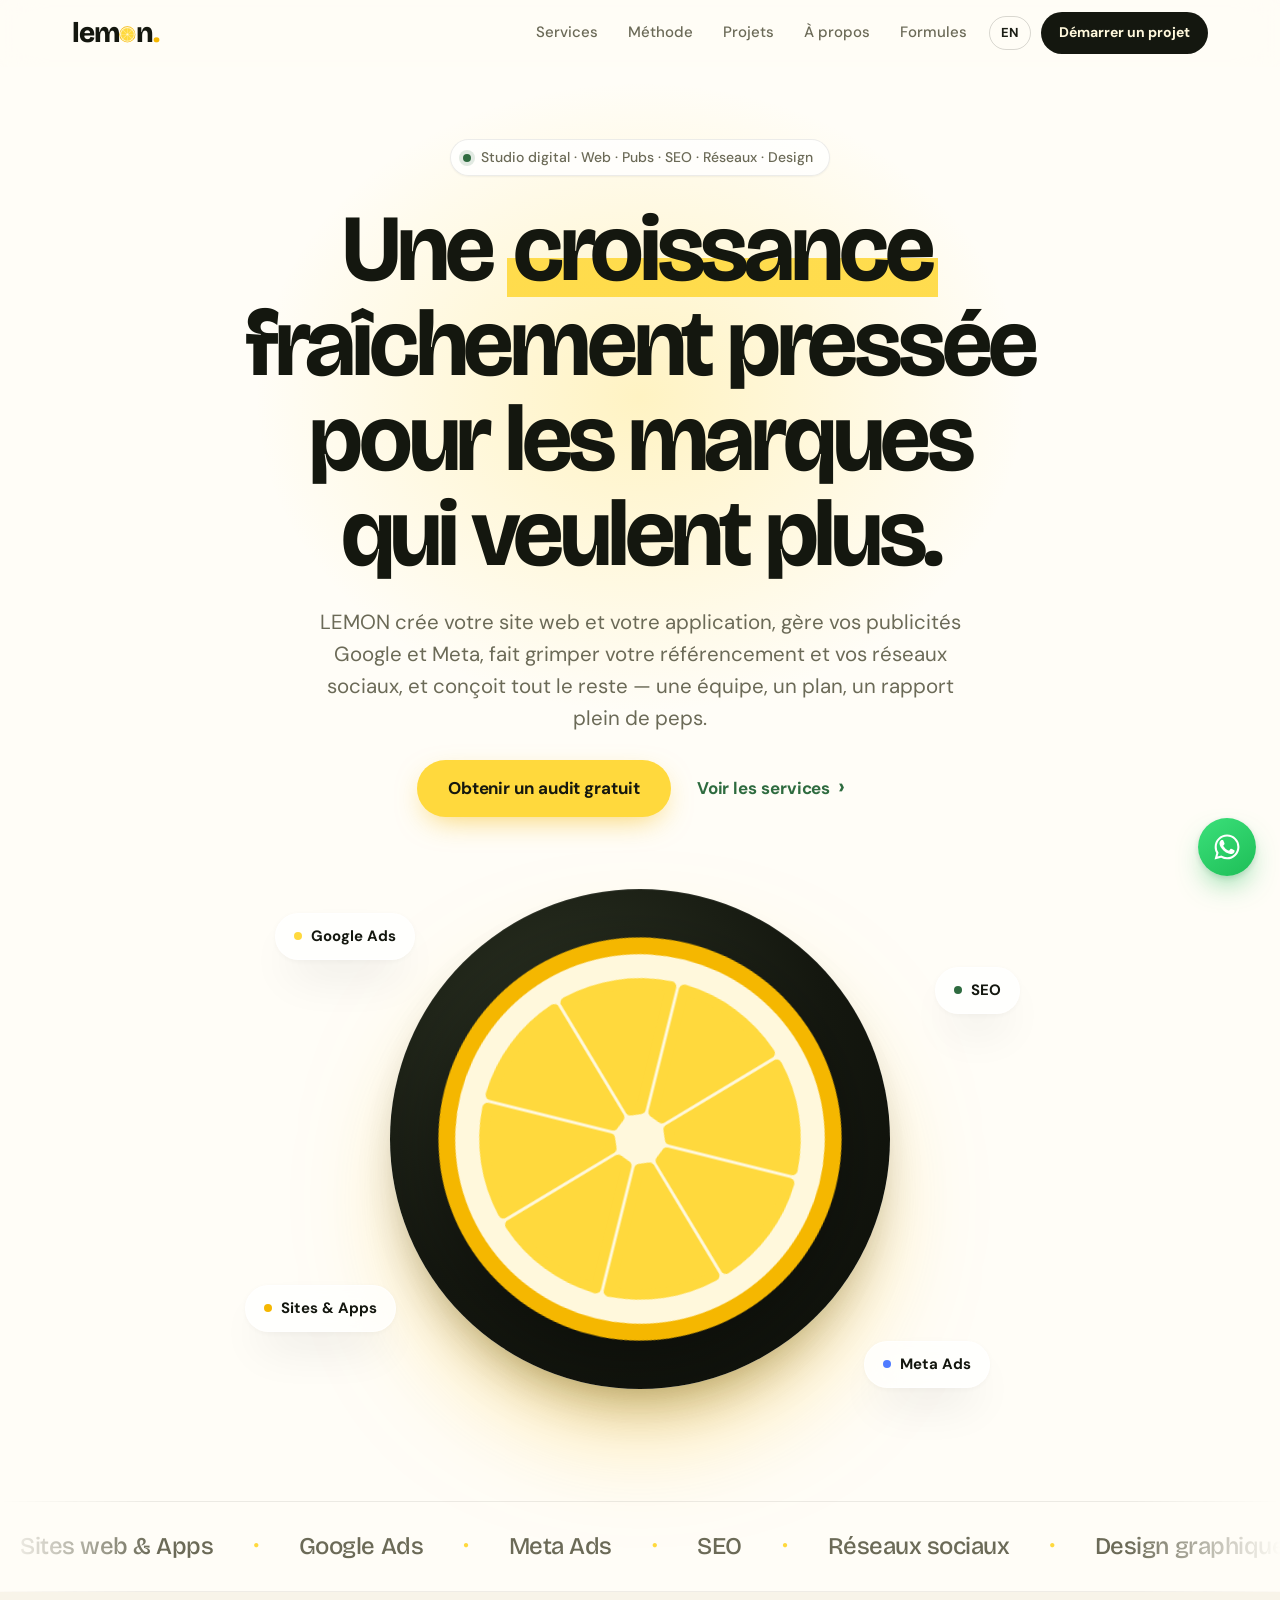
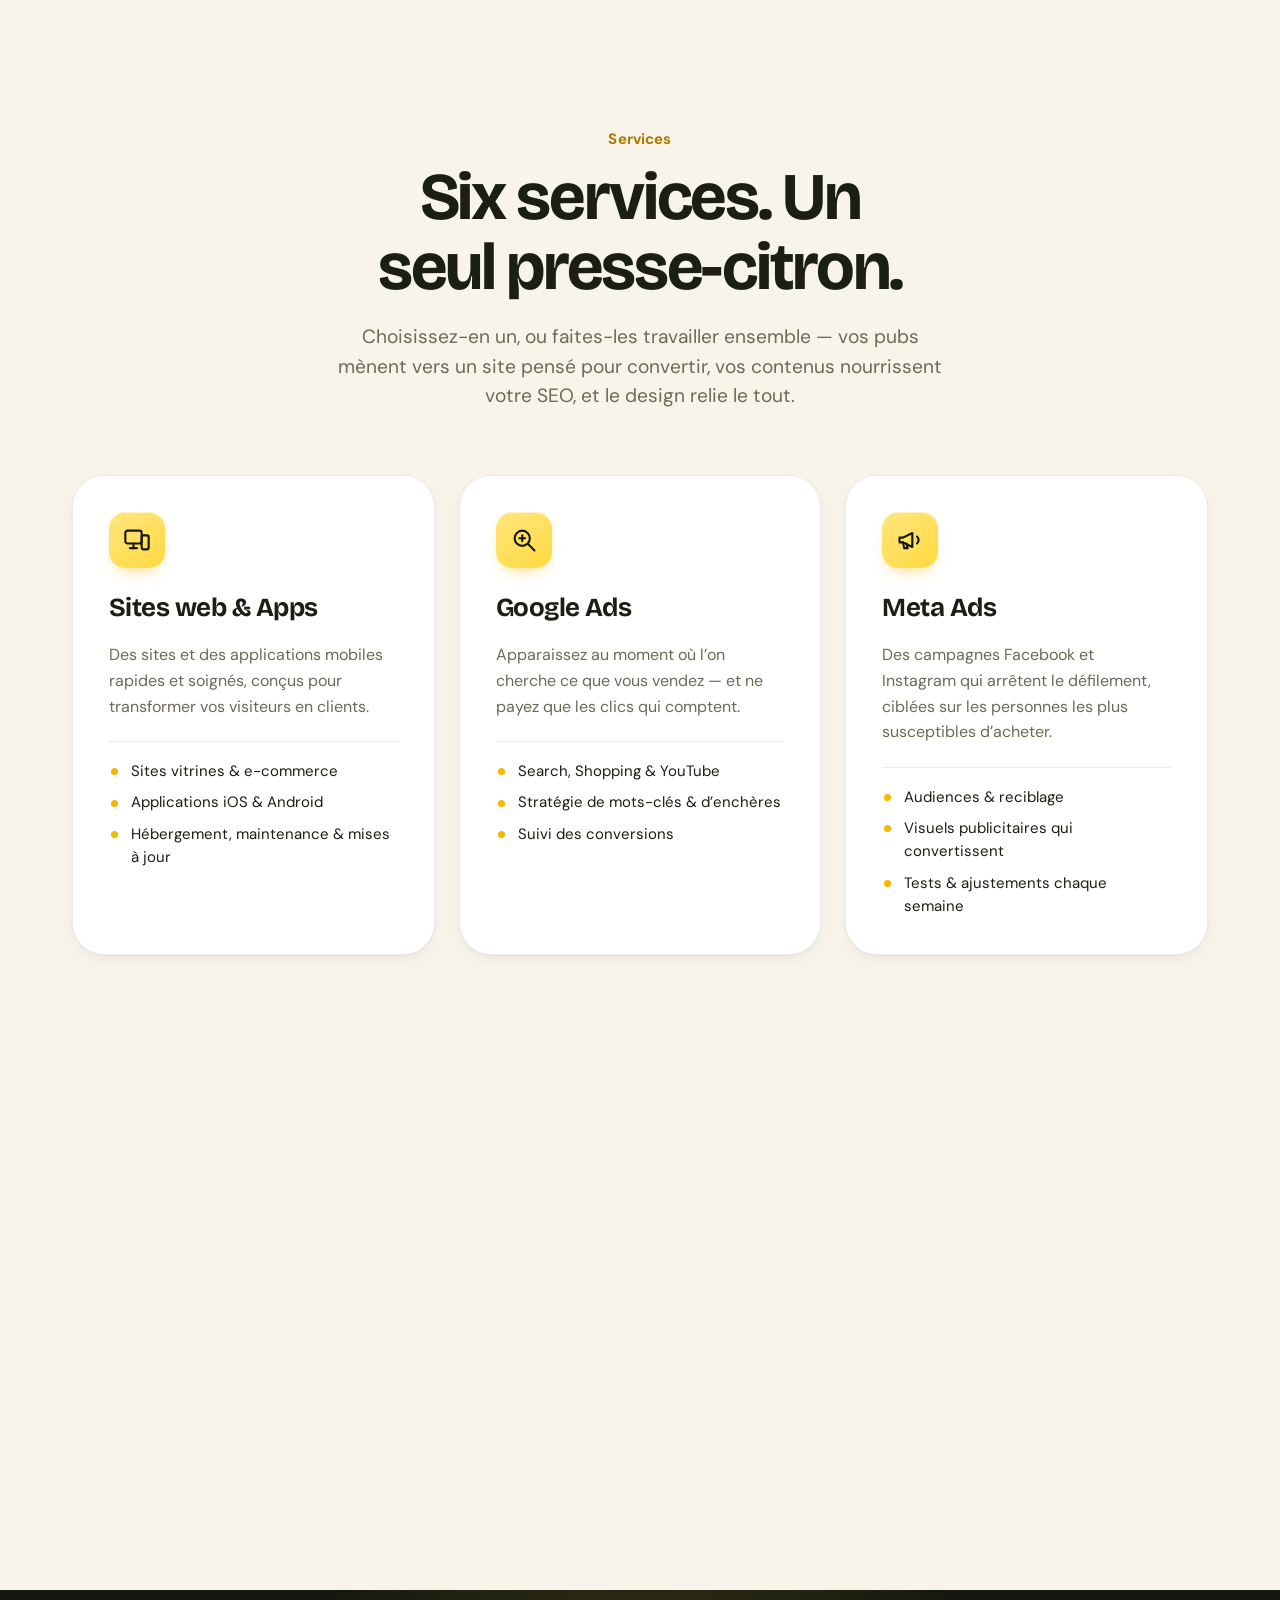
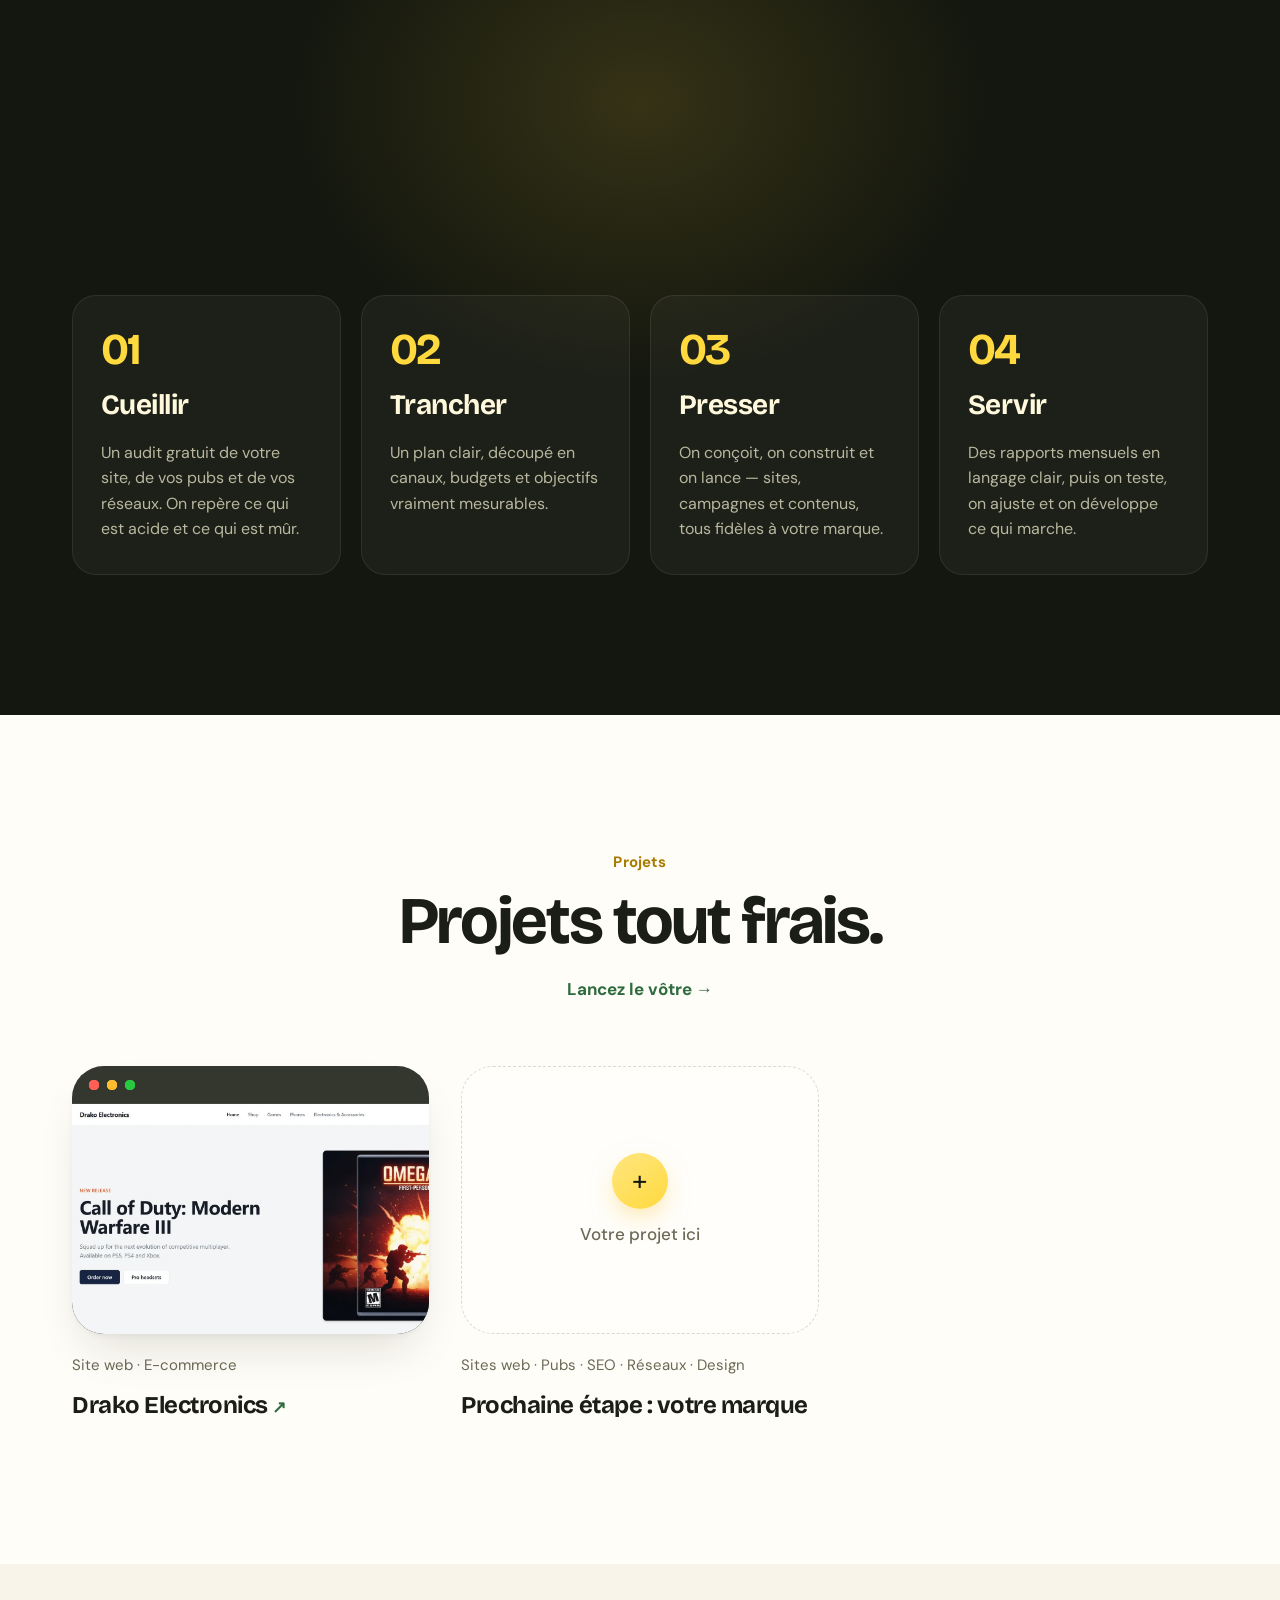
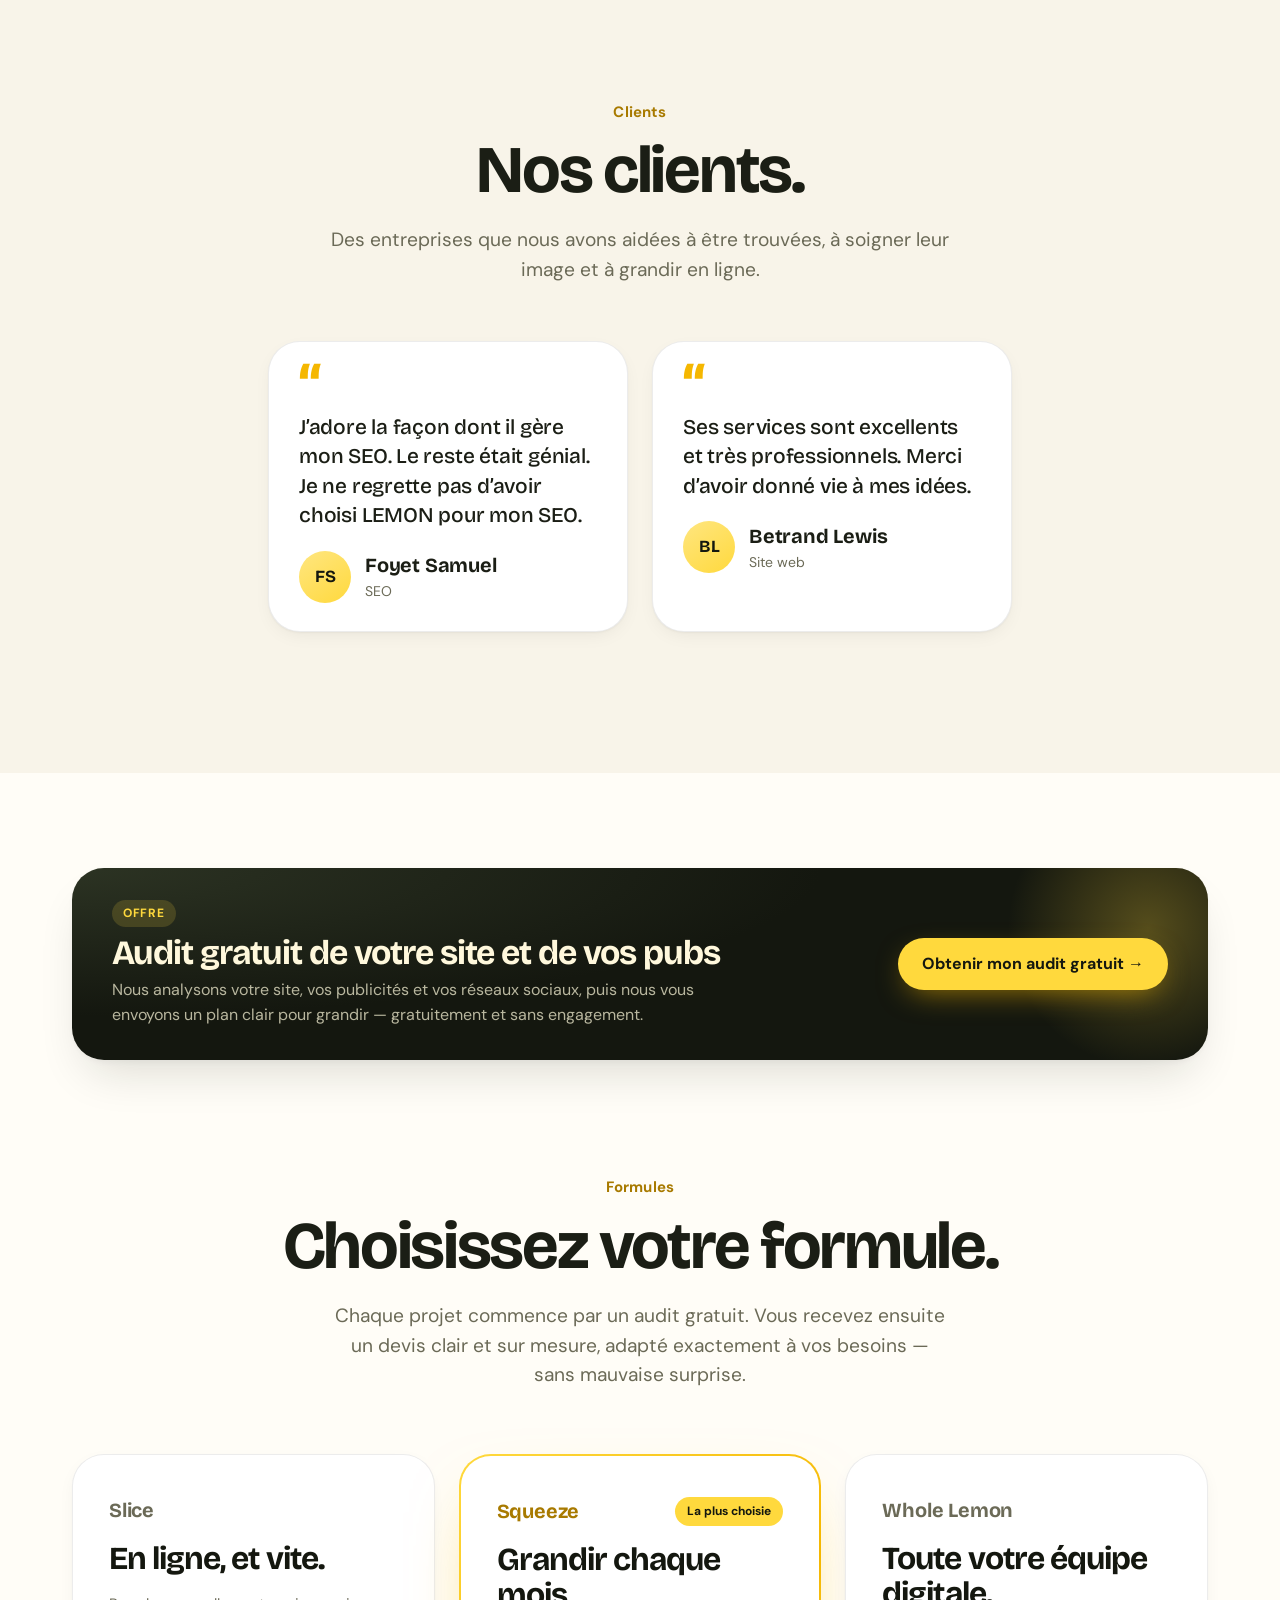
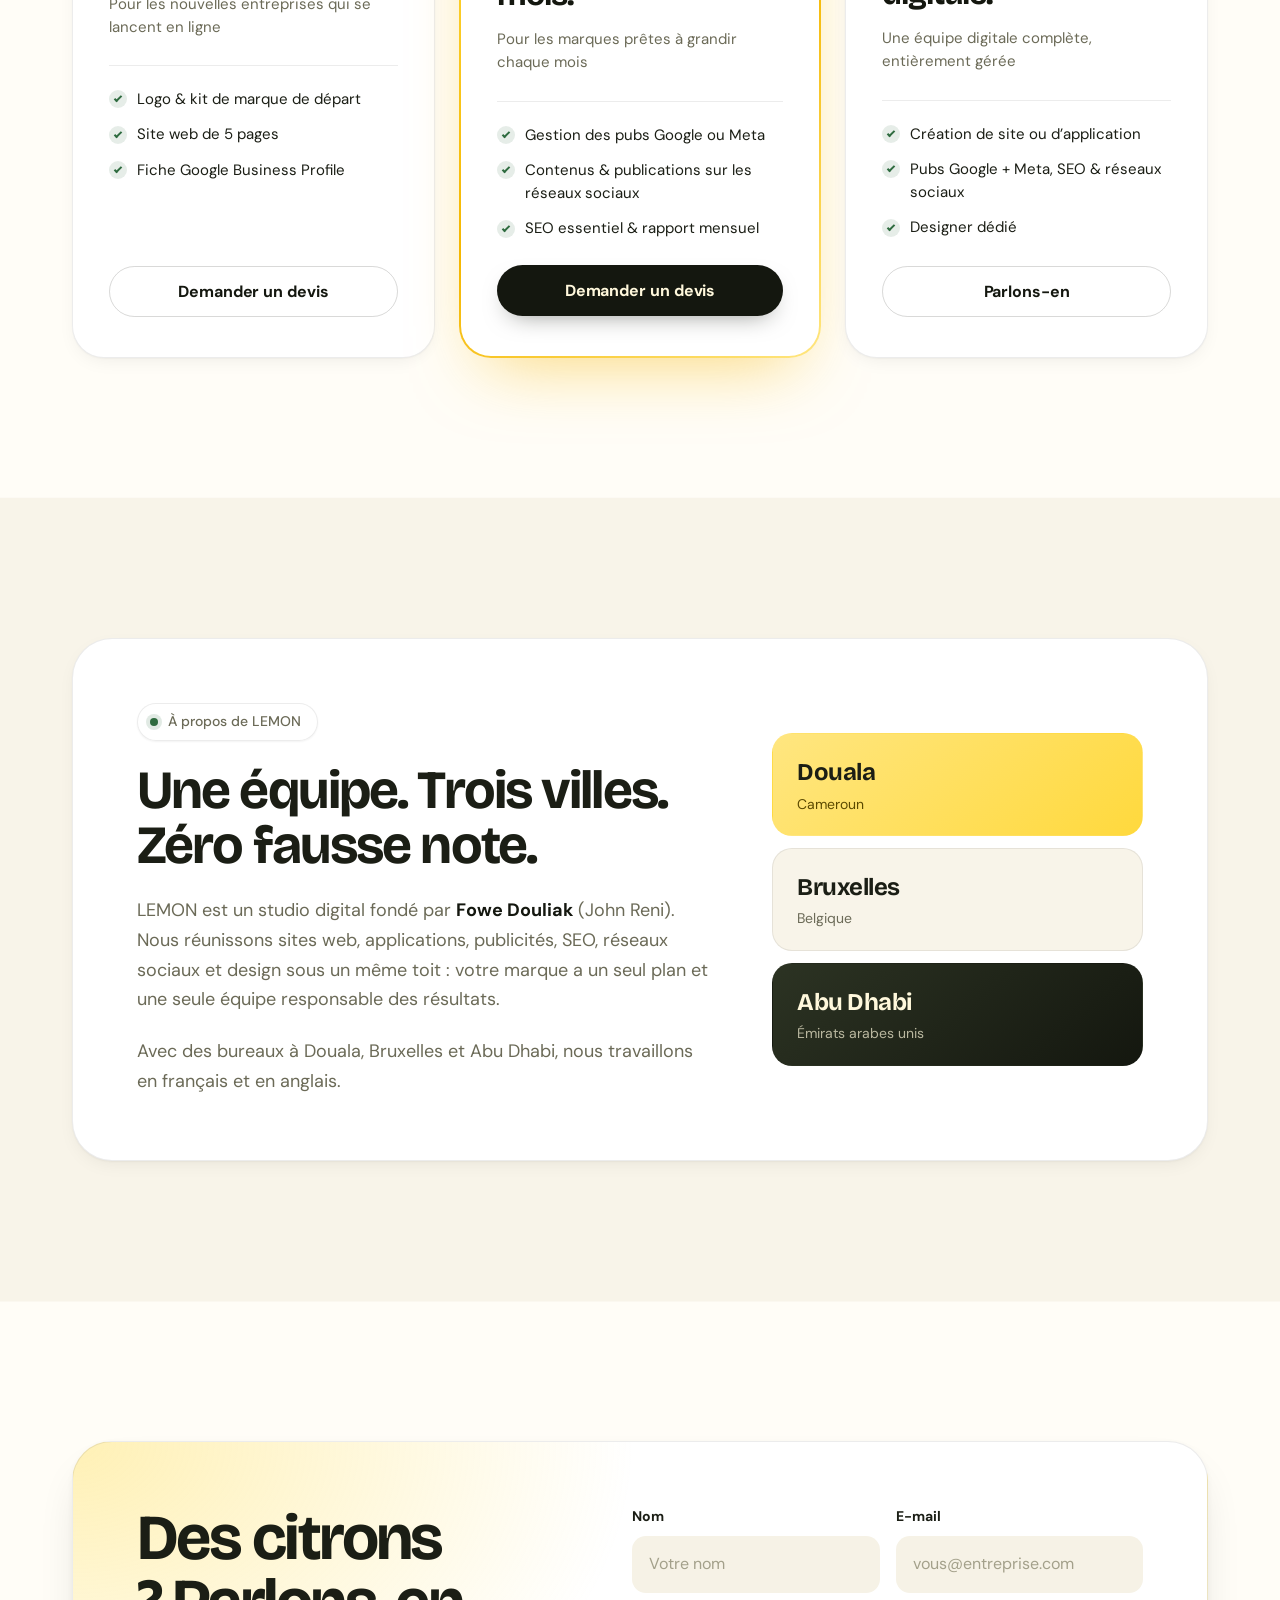
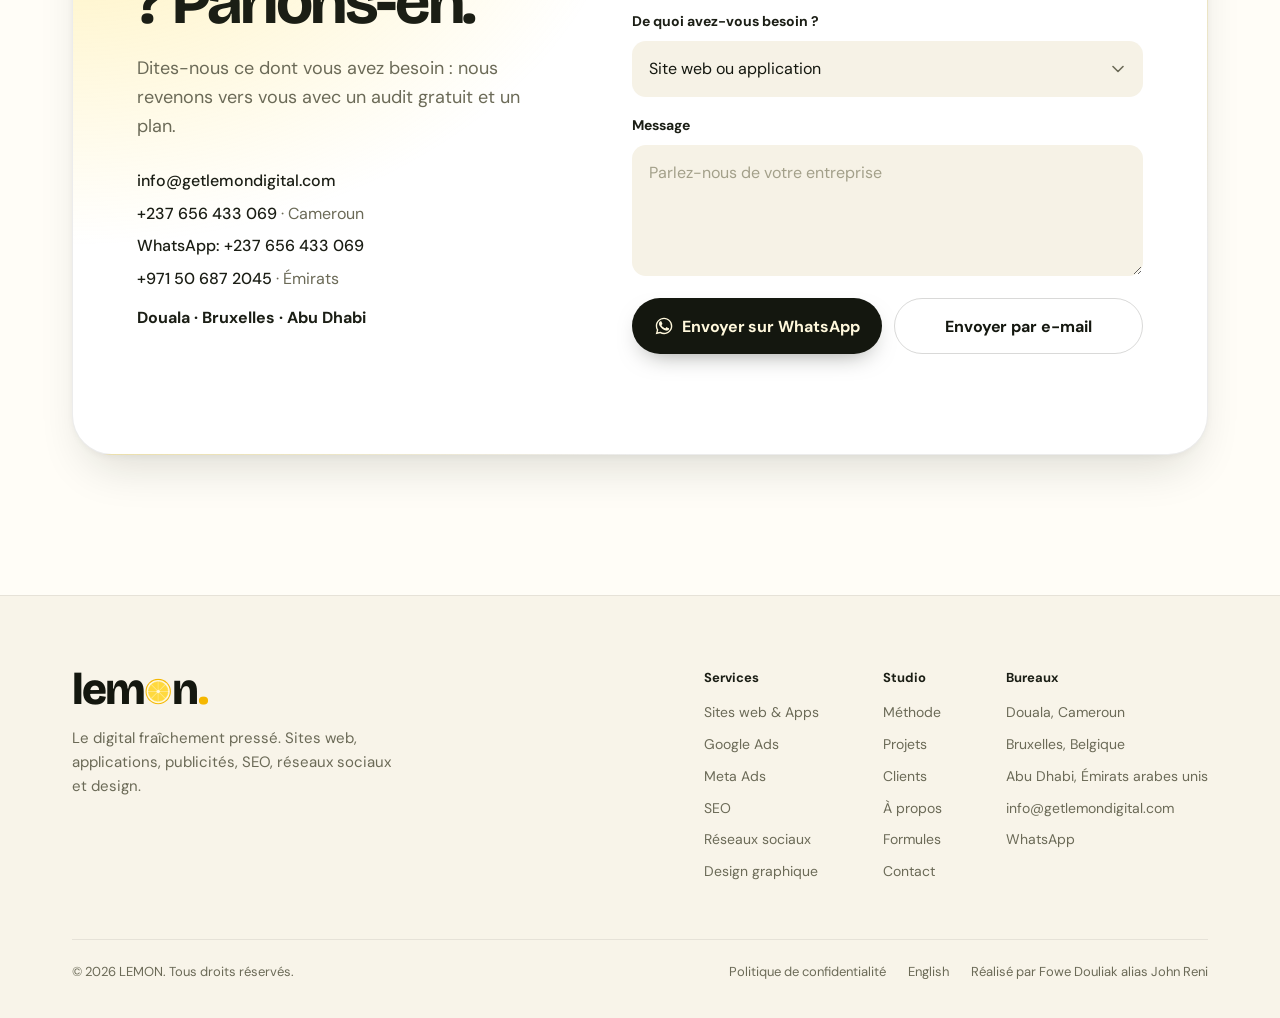
==== commit 566d0228: "Add Drako Electronics screenshot and client reviews - Drako Electronics project now shows a screensh" ====
--- a/fr/index.html
+++ b/fr/index.html
@@ -335,8 +335,8 @@
       </div>
       <div class="card-grid" data-projects>
         <a href="https://drakoelectronics.com" class="project" target="_blank" rel="noopener">
-          <div class="project__media project__media--ink"><span class="project__site">drakoelectronics.com</span></div>
-          <span class="project__meta">Site web</span>
+          <div class="project__media project__media--ink"><img src="../assets/uploads/drako-electronics.jpg" alt="Drako Electronics — aperçu du projet" loading="lazy"></div>
+          <span class="project__meta">Site web · E-commerce</span>
           <strong>Drako Electronics <span class="project__ext" aria-hidden="true">↗</span></strong>
         </a>
         <a href="#contact" class="project project--next">
@@ -357,9 +357,11 @@
       </div>
       <div class="card-grid" data-testimonials>
         <figure class="client">
+          <blockquote>J’adore la façon dont il gère mon SEO. Le reste était génial. Je ne regrette pas d’avoir choisi LEMON pour mon SEO.</blockquote>
           <figcaption><span class="client__avatar" aria-hidden="true">FS</span><strong class="client__name">Foyet Samuel</strong><span class="client__service">SEO</span></figcaption>
         </figure>
         <figure class="client">
+          <blockquote>Ses services sont excellents et très professionnels. Merci d’avoir donné vie à mes idées.</blockquote>
           <figcaption><span class="client__avatar" aria-hidden="true">BL</span><strong class="client__name">Betrand Lewis</strong><span class="client__service">Site web</span></figcaption>
         </figure>
       </div>
--- a/assets/css/styles.css
+++ b/assets/css/styles.css
@@ -428,6 +428,8 @@
 .project:not(.project--next) .project__media--zest::before,
 .project:not(.project--next) .project__media--leaf::before { background-color: rgba(255, 255, 255, .25); }
 .project__media img { width: 100%; height: 100%; object-fit: cover; object-position: top; }
+.project:not(.project--next) .project__media img { position: absolute; left: 0; right: 0; bottom: 0; top: 38px; height: calc(100% - 38px); object-position: left top; }
+.project:not(.project--next) .project__media:has(img) { background: #1C2016; }
 .project:hover .project__media { transform: translateY(-6px); box-shadow: var(--shadow-lg); }
 @media (prefers-reduced-motion: reduce) { .project__media, .project:hover .project__media { transform: none; transition: none; } }
 .project__media--zest { background: linear-gradient(160deg, var(--zest-soft), var(--zest) 60%, var(--rind)); color: var(--ink); }
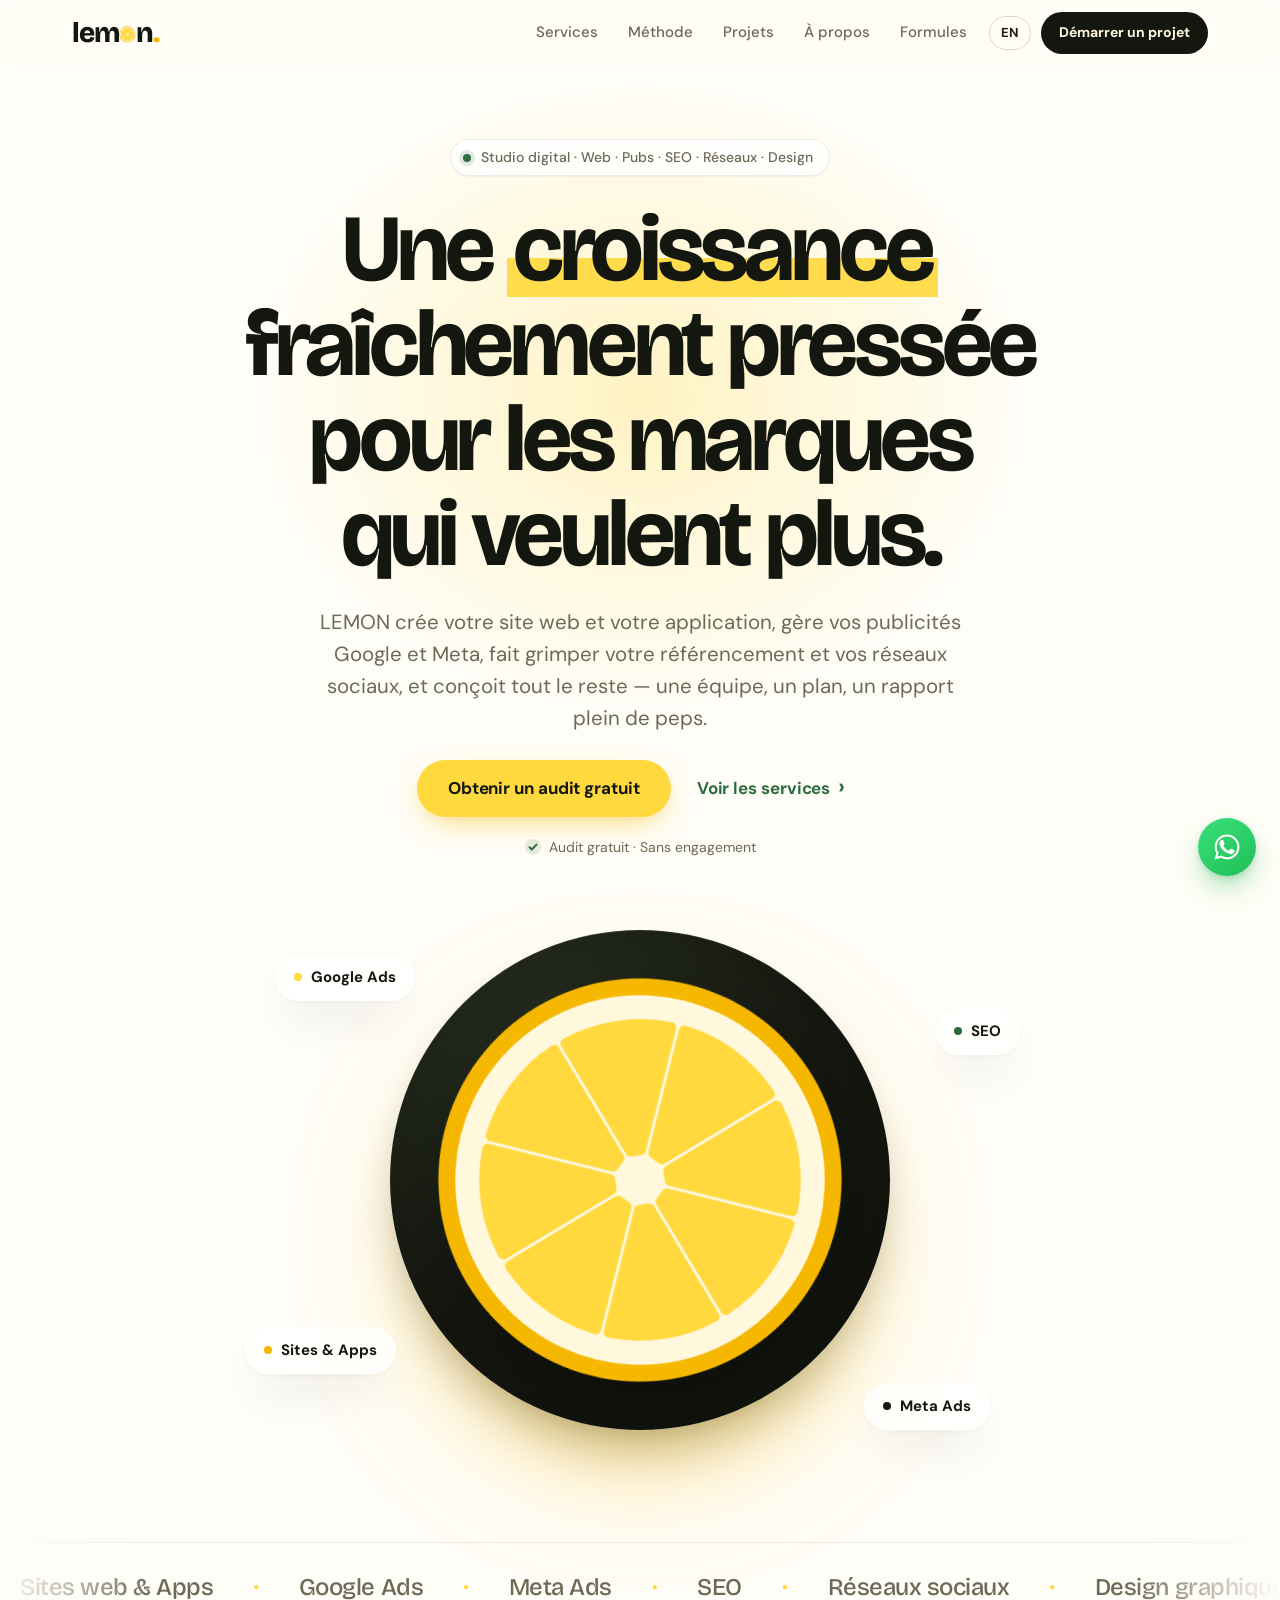
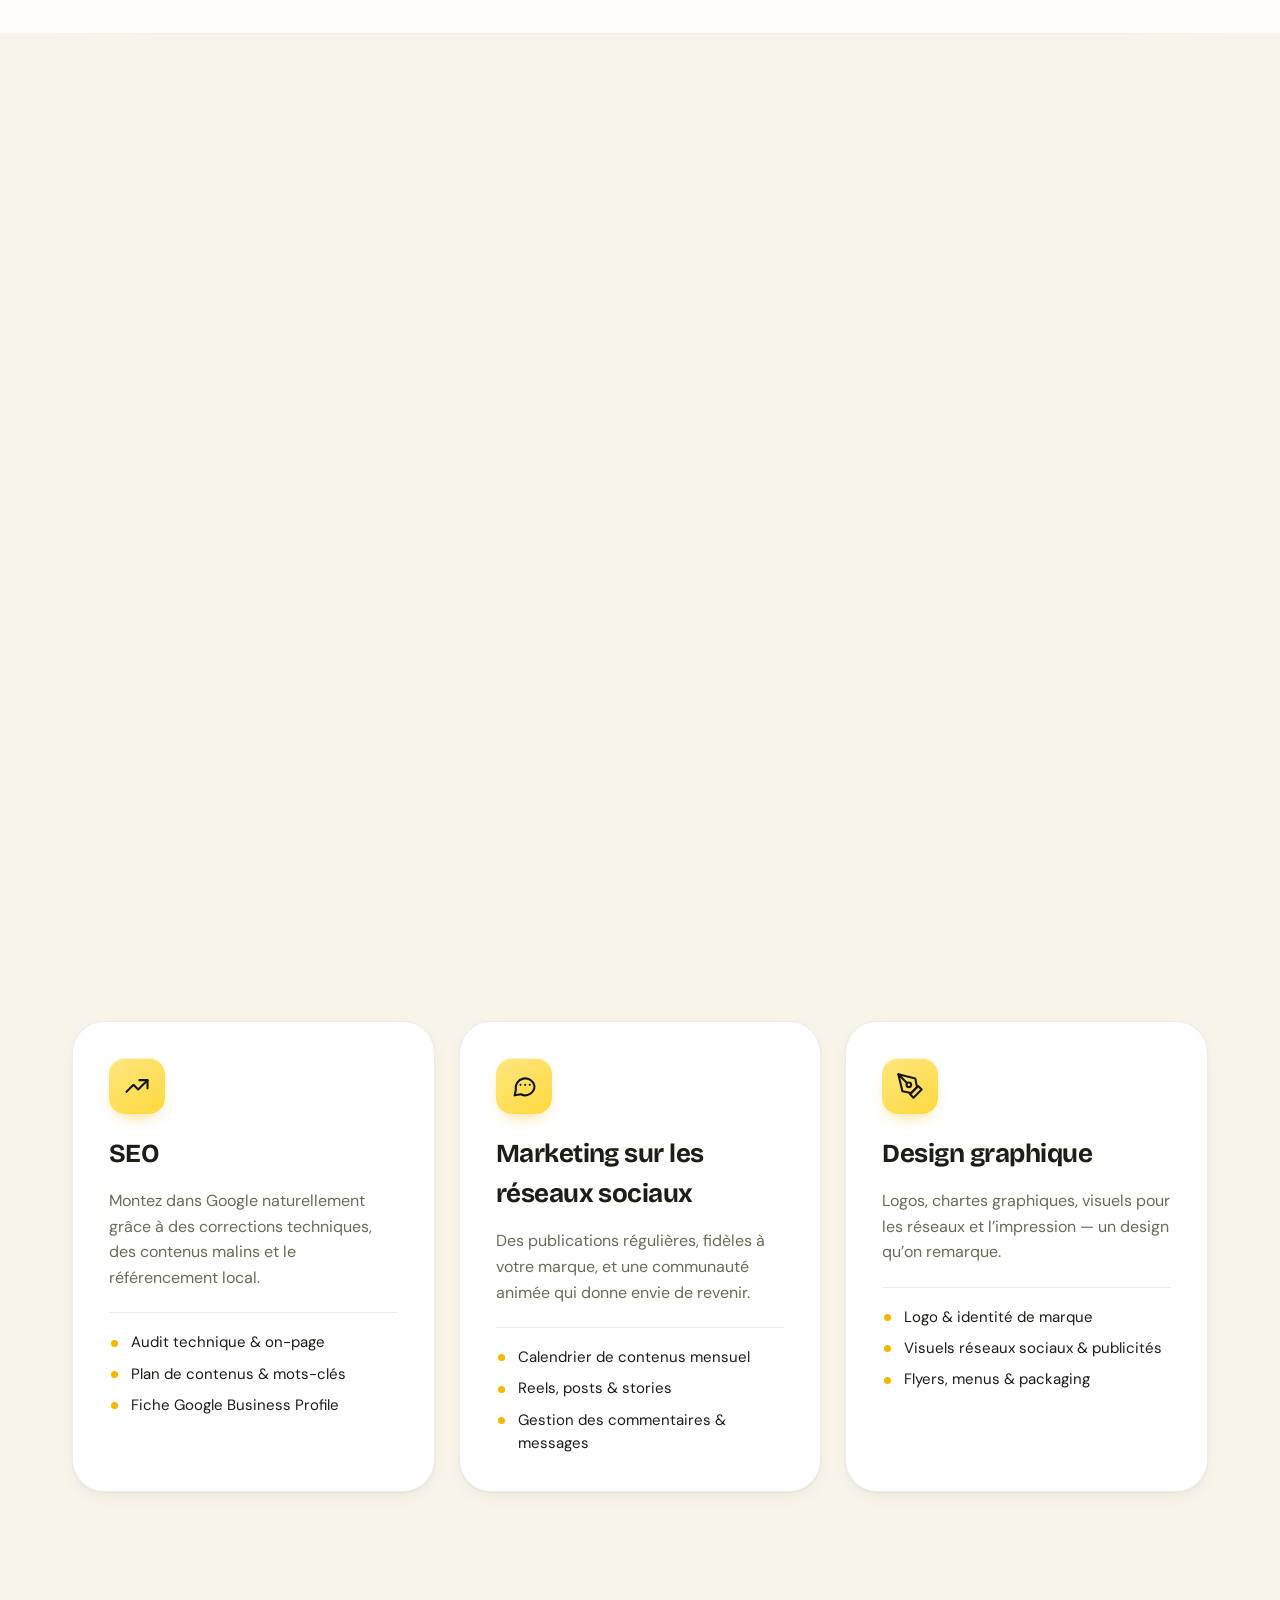
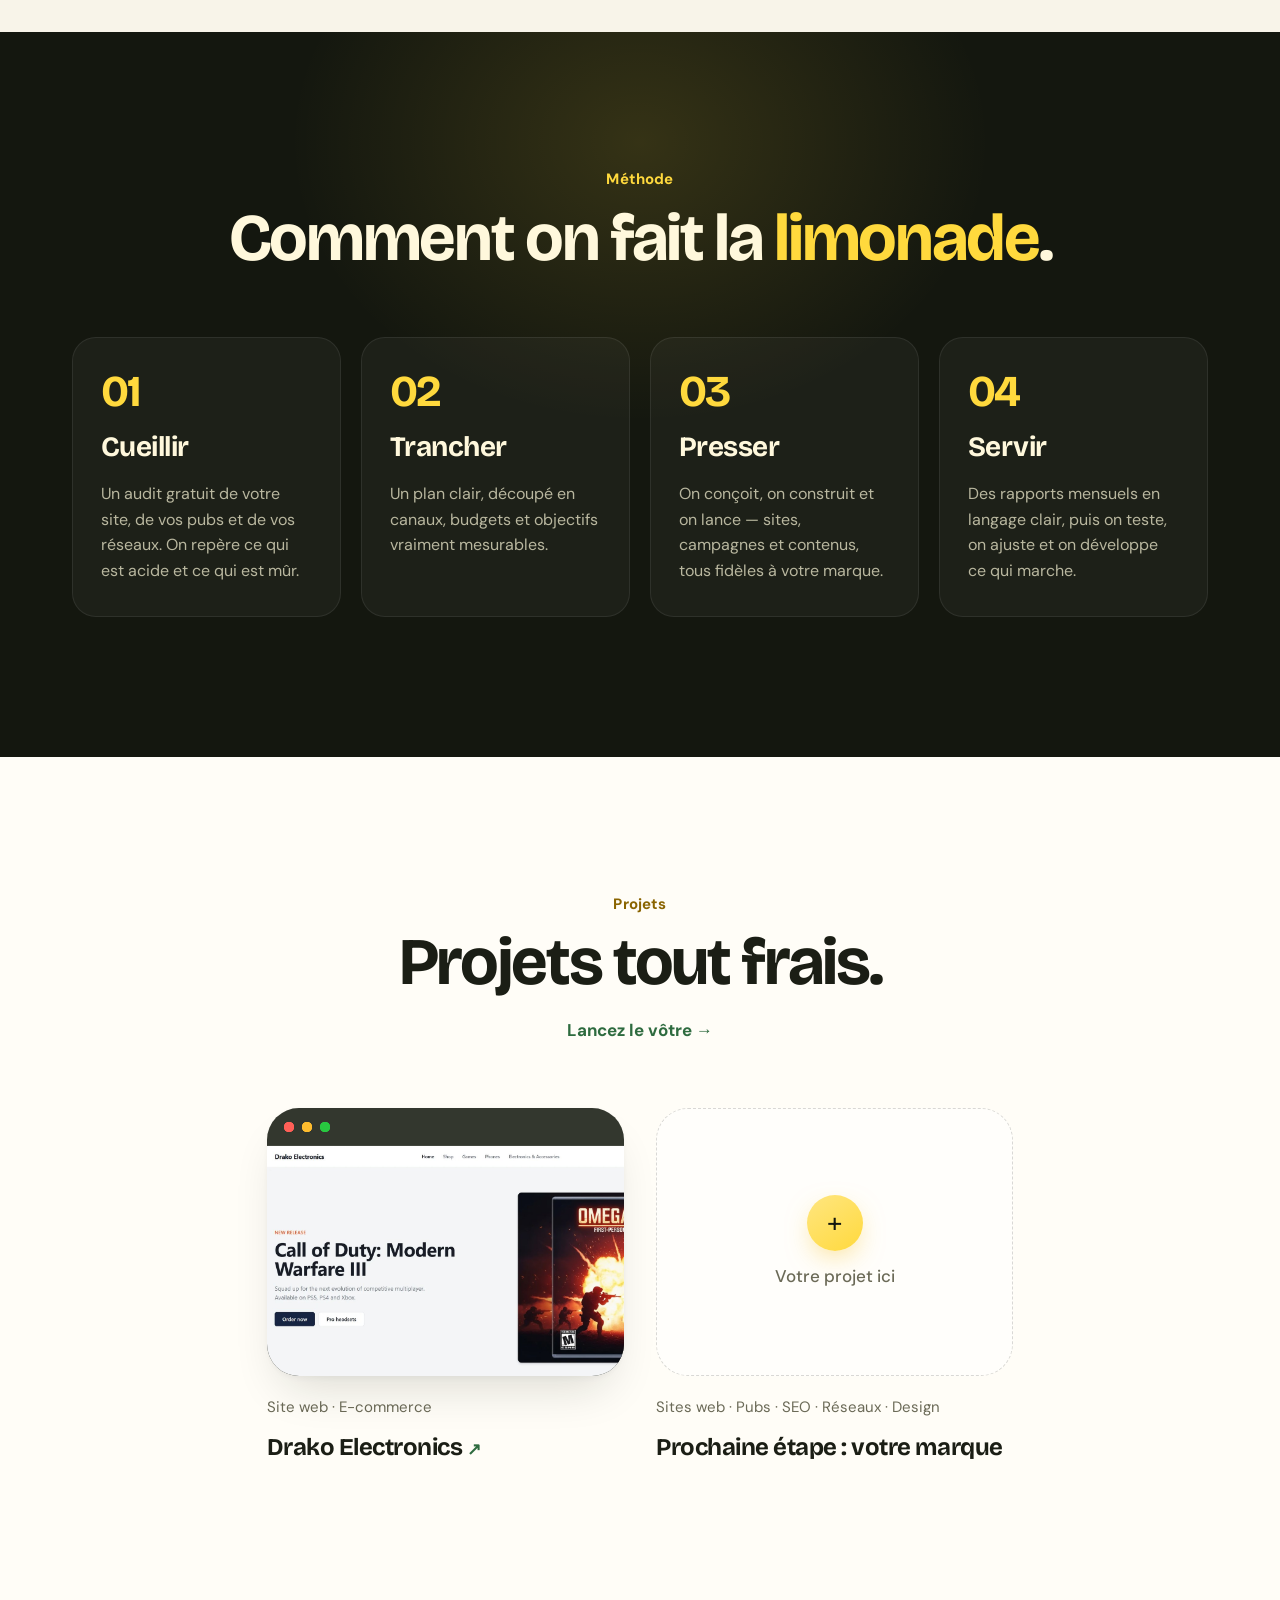
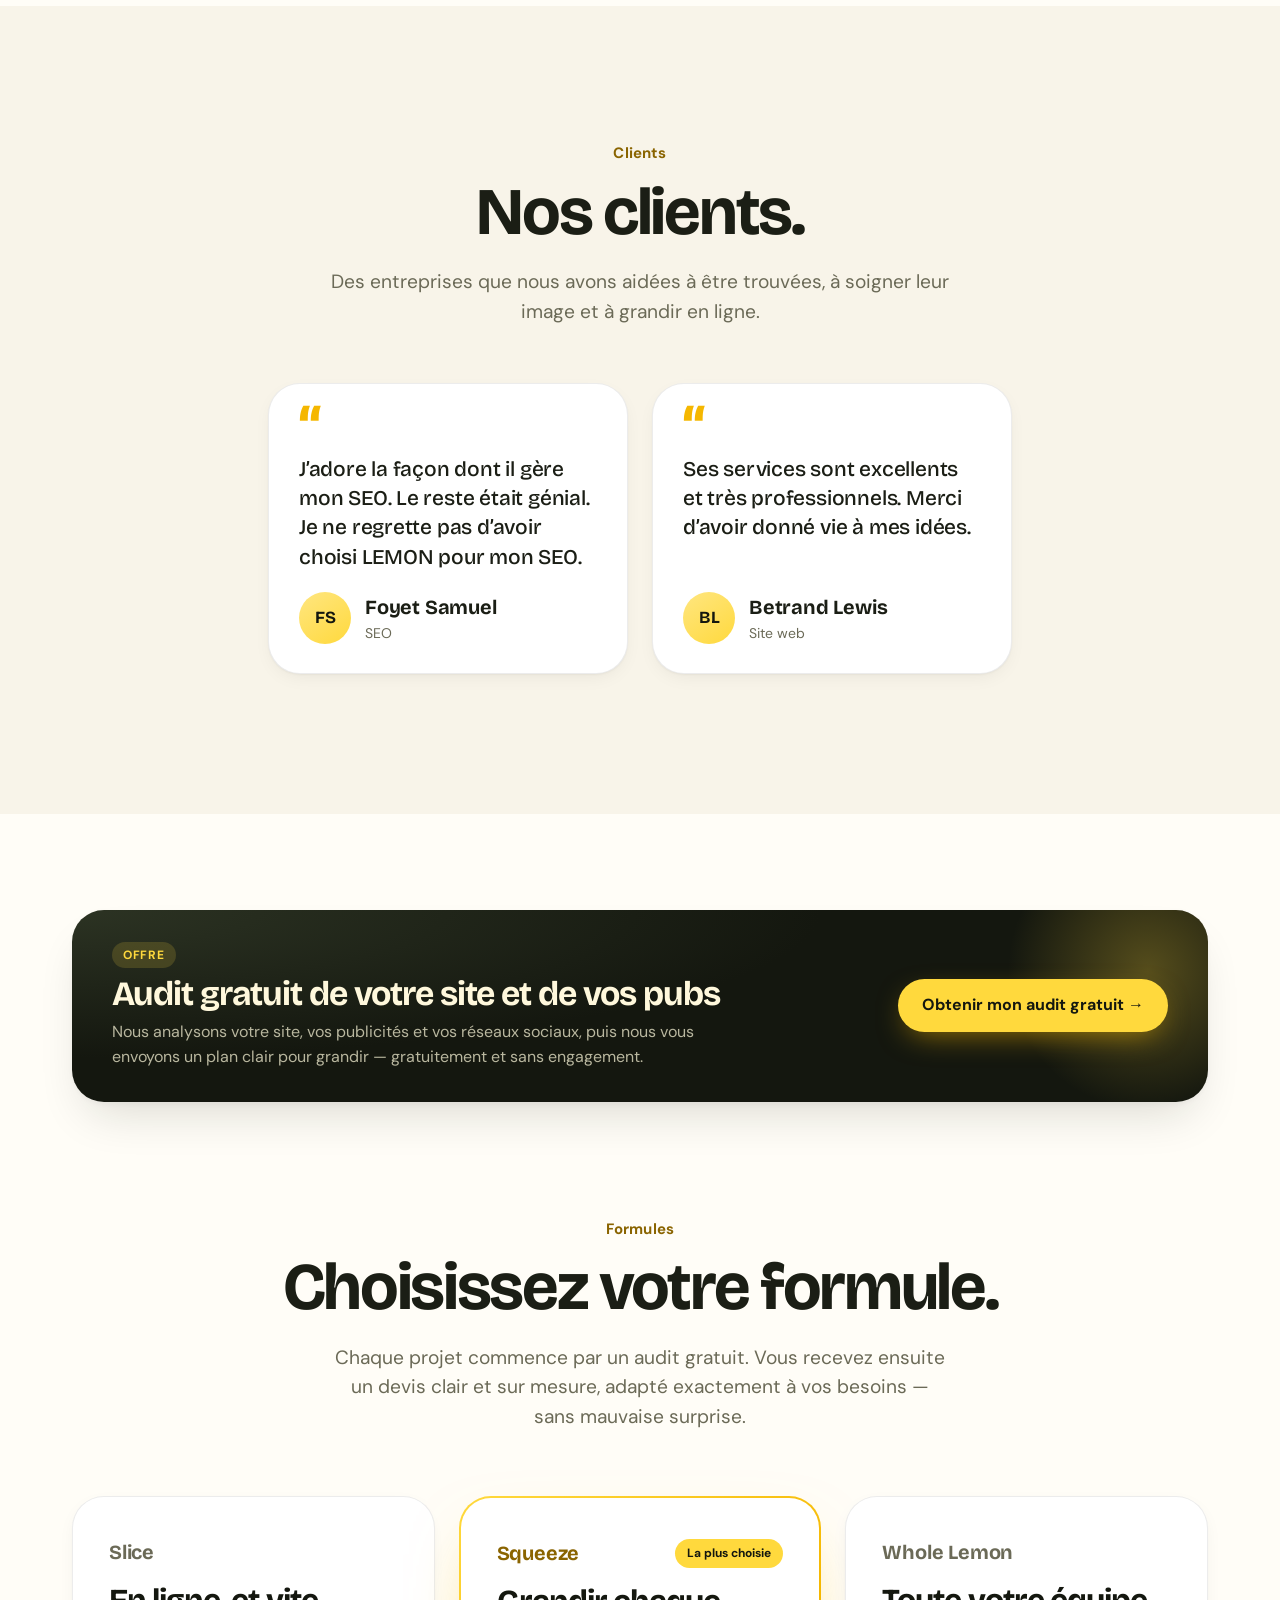
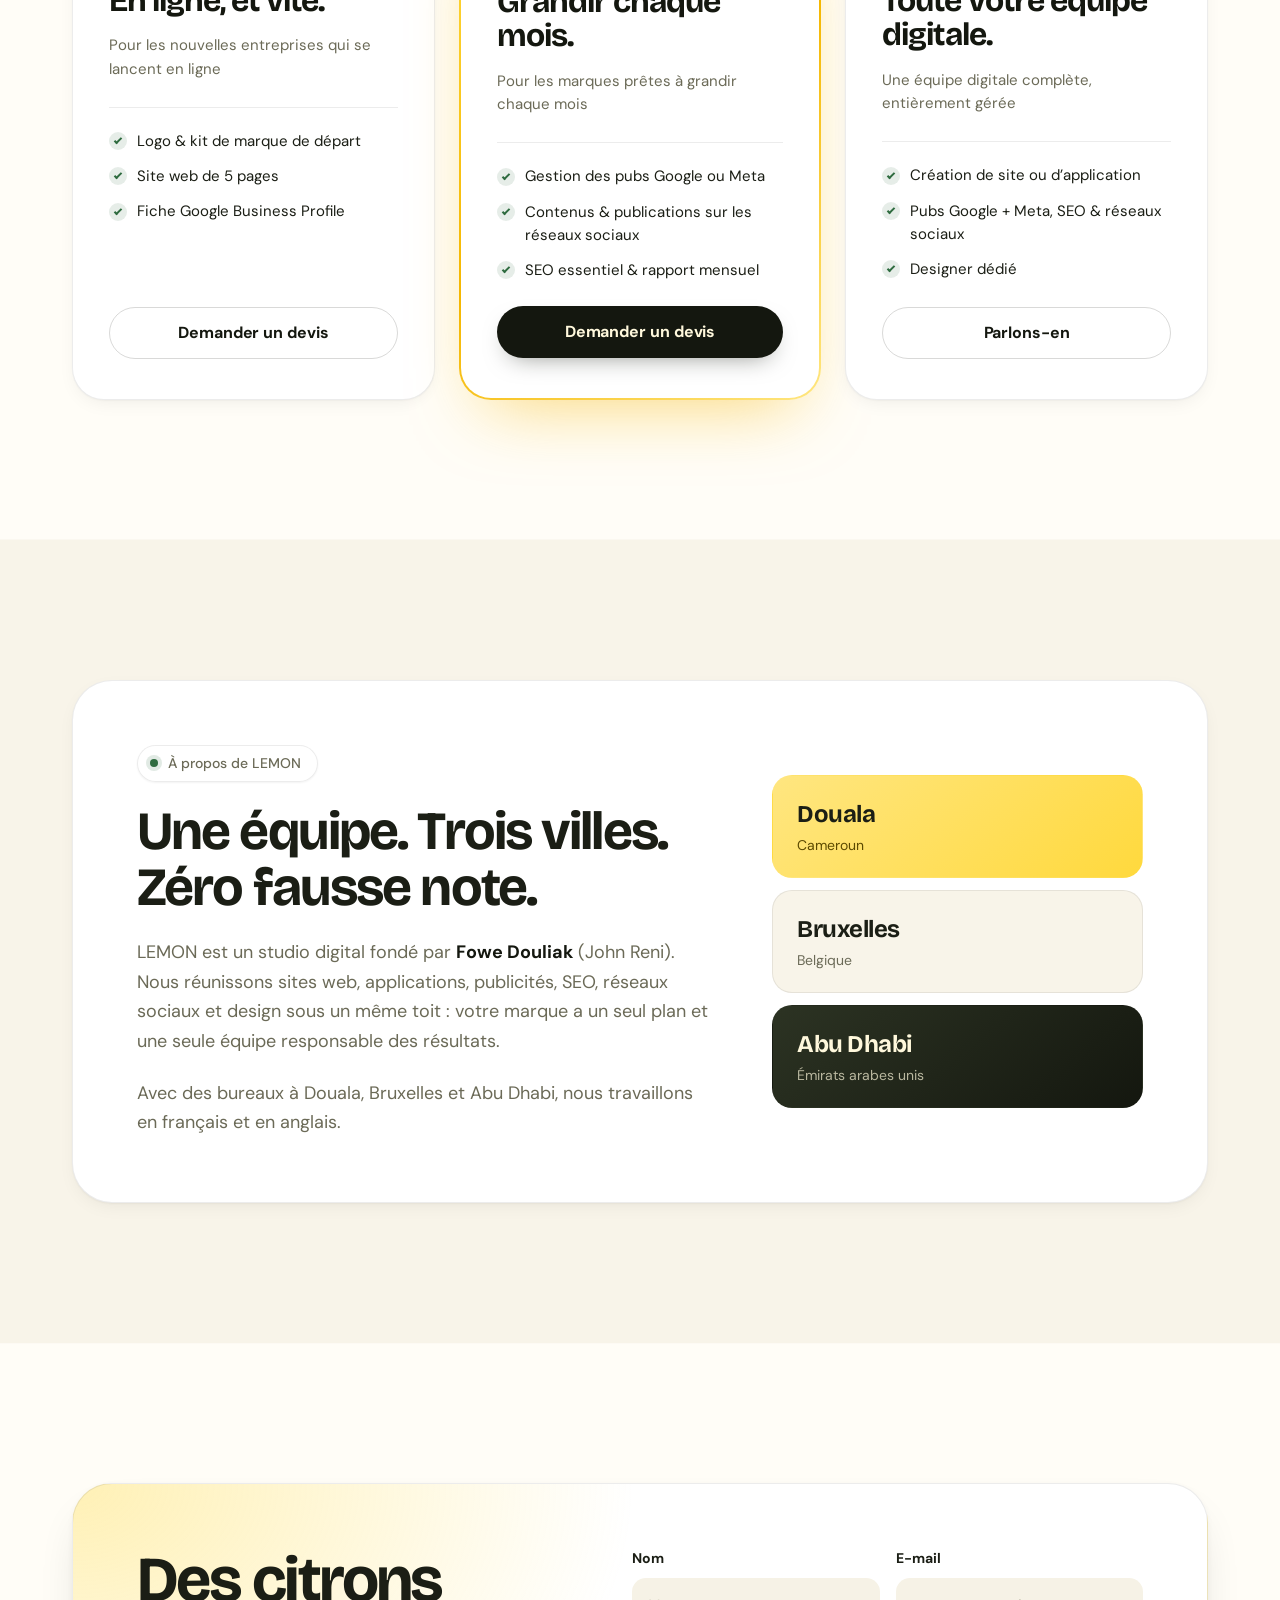
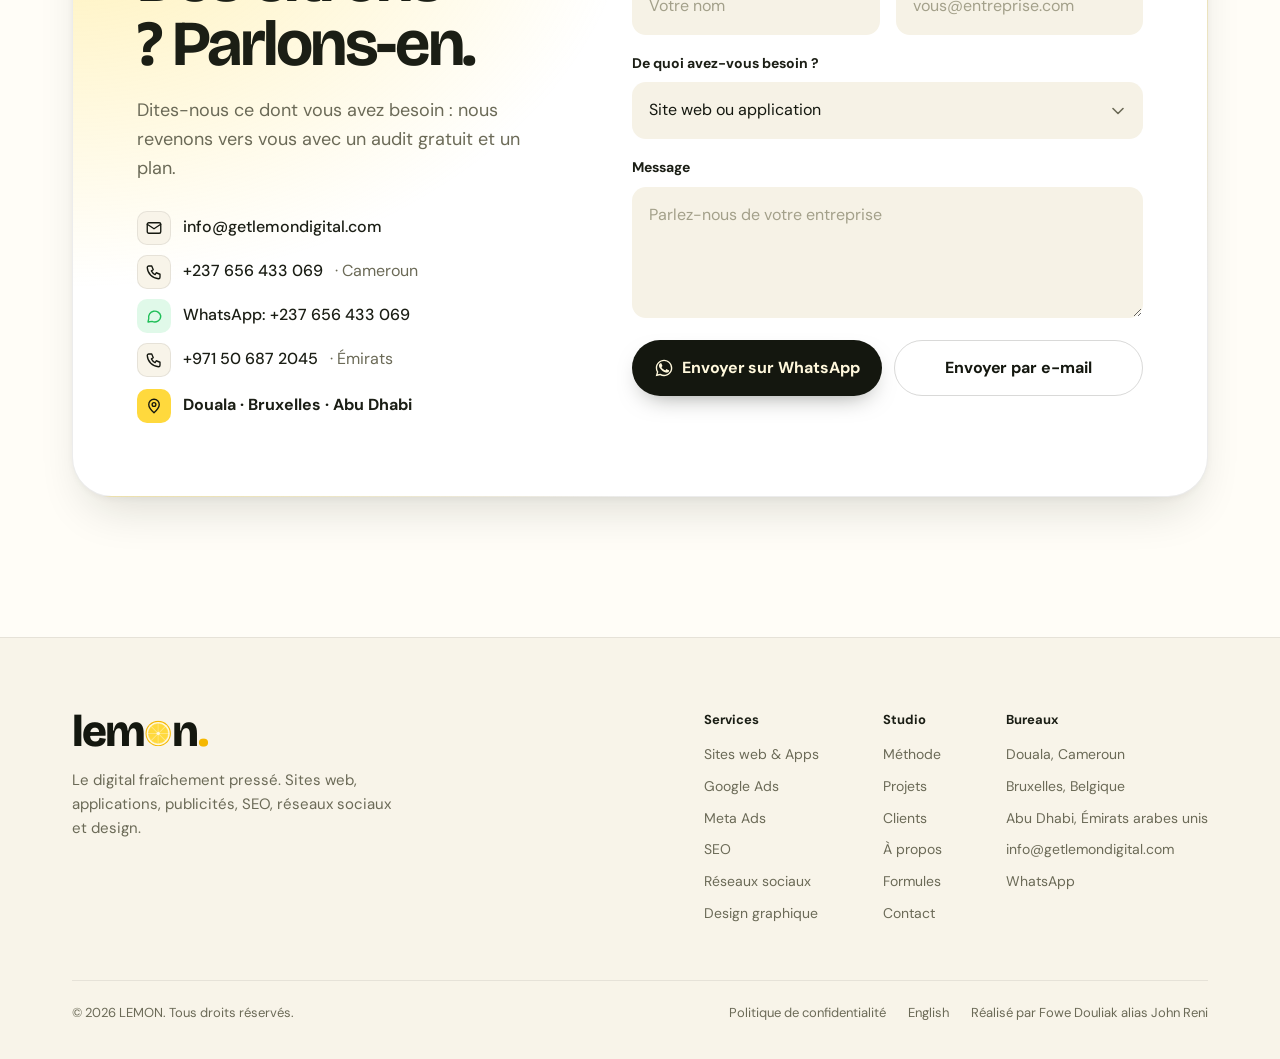
==== commit c02dc2c5: "Polish: alignment, readability, contact icons and menu highlight - Section labels darker for readabl" ====
--- a/fr/index.html
+++ b/fr/index.html
@@ -216,6 +216,7 @@
           <a href="#contact" class="btn btn--zest">Obtenir un audit gratuit</a>
           <a href="#services" class="btn btn--ghost">Voir les services</a>
         </div>
+        <p class="hero__note">Audit gratuit · Sans engagement</p>
       </div>
       <div class="hero__visual">
         <div class="hero__disc" aria-hidden="true"></div>
--- a/assets/css/styles.css
+++ b/assets/css/styles.css
@@ -6,7 +6,7 @@
   --zest: #FFD93D;
   --zest-soft: #FFE680;
   --rind: #F5B700;
-  --rind-deep: #A87A00;           /* rind darkened for small text on light backgrounds */
+  --rind-deep: #8A6400;           /* rind darkened for small text on light backgrounds (passes contrast) */
   --pith: #FFF8DC;
   --leaf: #2E6B3F;
   --ink: #14170F;
@@ -254,7 +254,7 @@
 .tag--3 { bottom: 96px; left: -2%; }
 .tag--3::before { background: var(--rind); }
 .tag--4 { bottom: 40px; right: 4%; }
-.tag--4::before { background: #4F7BFF; }
+.tag--4::before { background: var(--ink); }
 
 @media (max-width: 600px) {
   .hero { padding-top: 40px; gap: 20px; }
@@ -407,7 +407,8 @@
 .work { padding-top: var(--section); padding-bottom: var(--section); display: flex; flex-direction: column; gap: 64px; }
 .work__all { font-weight: 600; font-size: 17px; color: var(--leaf); text-decoration: none; }
 .work__all:hover { text-decoration: underline; text-underline-offset: 4px; }
-.work .card-grid { grid-template-columns: repeat(auto-fill, minmax(min(340px, 100%), 1fr)); gap: 32px; }
+.work .card-grid { display: flex; flex-wrap: wrap; justify-content: center; gap: 32px; }
+.work .project { flex: 0 1 calc((100% - 64px) / 3); min-width: min(320px, 100%); }
 .project { text-decoration: none; display: flex; flex-direction: column; gap: 10px; }
 .project:hover { color: var(--text); }
 .project__media {
@@ -464,7 +465,7 @@
 }
 .client blockquote { margin: 0; font-family: var(--font-display); font-weight: 500; font-size: 21px; line-height: 1.4; letter-spacing: -0.01em; color: var(--text); }
 .client blockquote::before { content: "“"; display: block; font-weight: 700; font-size: 60px; line-height: .55; color: var(--rind); margin-bottom: 10px; }
-.client figcaption { display: grid; grid-template-columns: auto 1fr; column-gap: 14px; align-items: center; text-align: left; }
+.client figcaption { margin-top: auto; display: grid; grid-template-columns: auto 1fr; column-gap: 14px; align-items: center; text-align: left; }
 .client__avatar {
   grid-row: span 2; width: 52px; height: 52px; border-radius: 50%; overflow: hidden;
   background: linear-gradient(145deg, var(--zest-soft), var(--zest));
@@ -696,3 +697,38 @@
 /* Stagger for the scroll-in animation (JS clears --d once an item has appeared, so hovers stay instant) */
 .reveal { transition-delay: var(--d, 0s) !important; }
 @media (max-width: 600px) { .hero .eyebrow { font-size: 12.5px; padding: 6px 12px 6px 10px; } }
+
+/* ================= Polish ================= */
+
+/* Hero: small reassurance line under the buttons */
+.hero__note { margin: -6px 0 0; font-size: 14px; color: var(--text-muted); display: inline-flex; gap: 8px; align-items: center; }
+.hero__note::before { content: ""; width: 16px; height: 16px; border-radius: 50%; flex-shrink: 0;
+  background: rgba(46, 107, 63, .12) url("data:image/svg+xml,%3Csvg xmlns='http://www.w3.org/2000/svg' viewBox='0 0 16 16' fill='none' stroke='%232E6B3F' stroke-width='2' stroke-linecap='round' stroke-linejoin='round'%3E%3Cpath d='M4.5 8.2l2.3 2.3 4.7-4.9'/%3E%3C/svg%3E") center / 16px no-repeat; }
+
+/* Menu: highlight the section you're reading */
+.main-nav a[aria-current="true"]:not(.nav-cta):not(.nav-lang) { color: var(--ink); background: rgba(20, 23, 15, .05); }
+
+/* Contact details with small icons */
+.contact__details > a, .contact__details > span { display: flex; align-items: center; gap: 12px; }
+.contact__details > a::before, .contact__details > span::before {
+  content: ""; width: 34px; height: 34px; flex-shrink: 0; border-radius: 10px; background: var(--bg-alt) center / 18px no-repeat;
+  border: 1px solid var(--line);
+}
+.contact__details > a[href^="mailto:"]::before { background-image: url("data:image/svg+xml,%3Csvg xmlns='http://www.w3.org/2000/svg' viewBox='0 0 24 24' fill='none' stroke='%2314170F' stroke-width='1.8' stroke-linecap='round' stroke-linejoin='round'%3E%3Crect x='3' y='5' width='18' height='14' rx='2'/%3E%3Cpath d='M3 7l9 6 9-6'/%3E%3C/svg%3E"); }
+.contact__details > span:has(a[href^="tel:"])::before { background-image: url("data:image/svg+xml,%3Csvg xmlns='http://www.w3.org/2000/svg' viewBox='0 0 24 24' fill='none' stroke='%2314170F' stroke-width='1.8' stroke-linecap='round' stroke-linejoin='round'%3E%3Cpath d='M5 4h4l2 5-2.5 1.5a11 11 0 0 0 5 5L15 13l5 2v4a2 2 0 0 1-2 2A16 16 0 0 1 3 6a2 2 0 0 1 2-2'/%3E%3C/svg%3E"); }
+.contact__details > span:has(a[href*="wa.me"])::before { background-color: rgba(37, 211, 102, .14); border-color: transparent; background-image: url("data:image/svg+xml,%3Csvg xmlns='http://www.w3.org/2000/svg' viewBox='0 0 24 24' fill='none' stroke='%231EBE57' stroke-width='1.8' stroke-linecap='round' stroke-linejoin='round'%3E%3Cpath d='M21 12a8 8 0 0 1-11.6 7.1L4 20l1-4.6A8 8 0 1 1 21 12z'/%3E%3C/svg%3E"); }
+.contact__details > .contact__offices::before { background-color: var(--zest); border-color: transparent; background-image: url("data:image/svg+xml,%3Csvg xmlns='http://www.w3.org/2000/svg' viewBox='0 0 24 24' fill='none' stroke='%2314170F' stroke-width='1.8' stroke-linecap='round' stroke-linejoin='round'%3E%3Cpath d='M12 21s-7-6.2-7-11a7 7 0 0 1 14 0c0 4.8-7 11-7 11z'/%3E%3Ccircle cx='12' cy='10' r='2.5'/%3E%3C/svg%3E"); }
+.contact__details { gap: 10px; }
+.contact__offices { margin-top: 2px; }
+
+/* Tablets: packages as one tidy column, offices side by side */
+@media (min-width: 601px) and (max-width: 1023px) {
+  .packages .card-grid { grid-template-columns: 1fr; max-width: 640px; width: 100%; margin: 0 auto; }
+}
+@media (max-width: 1000px) {
+  .about__offices { flex-direction: row; flex-wrap: wrap; }
+  .about__offices li { flex: 1 1 170px; }
+}
+
+/* Gentle press feedback on cards that are links */
+a.project:active .project__media, a.ad:active { transform: translateY(-2px) scale(.995); }
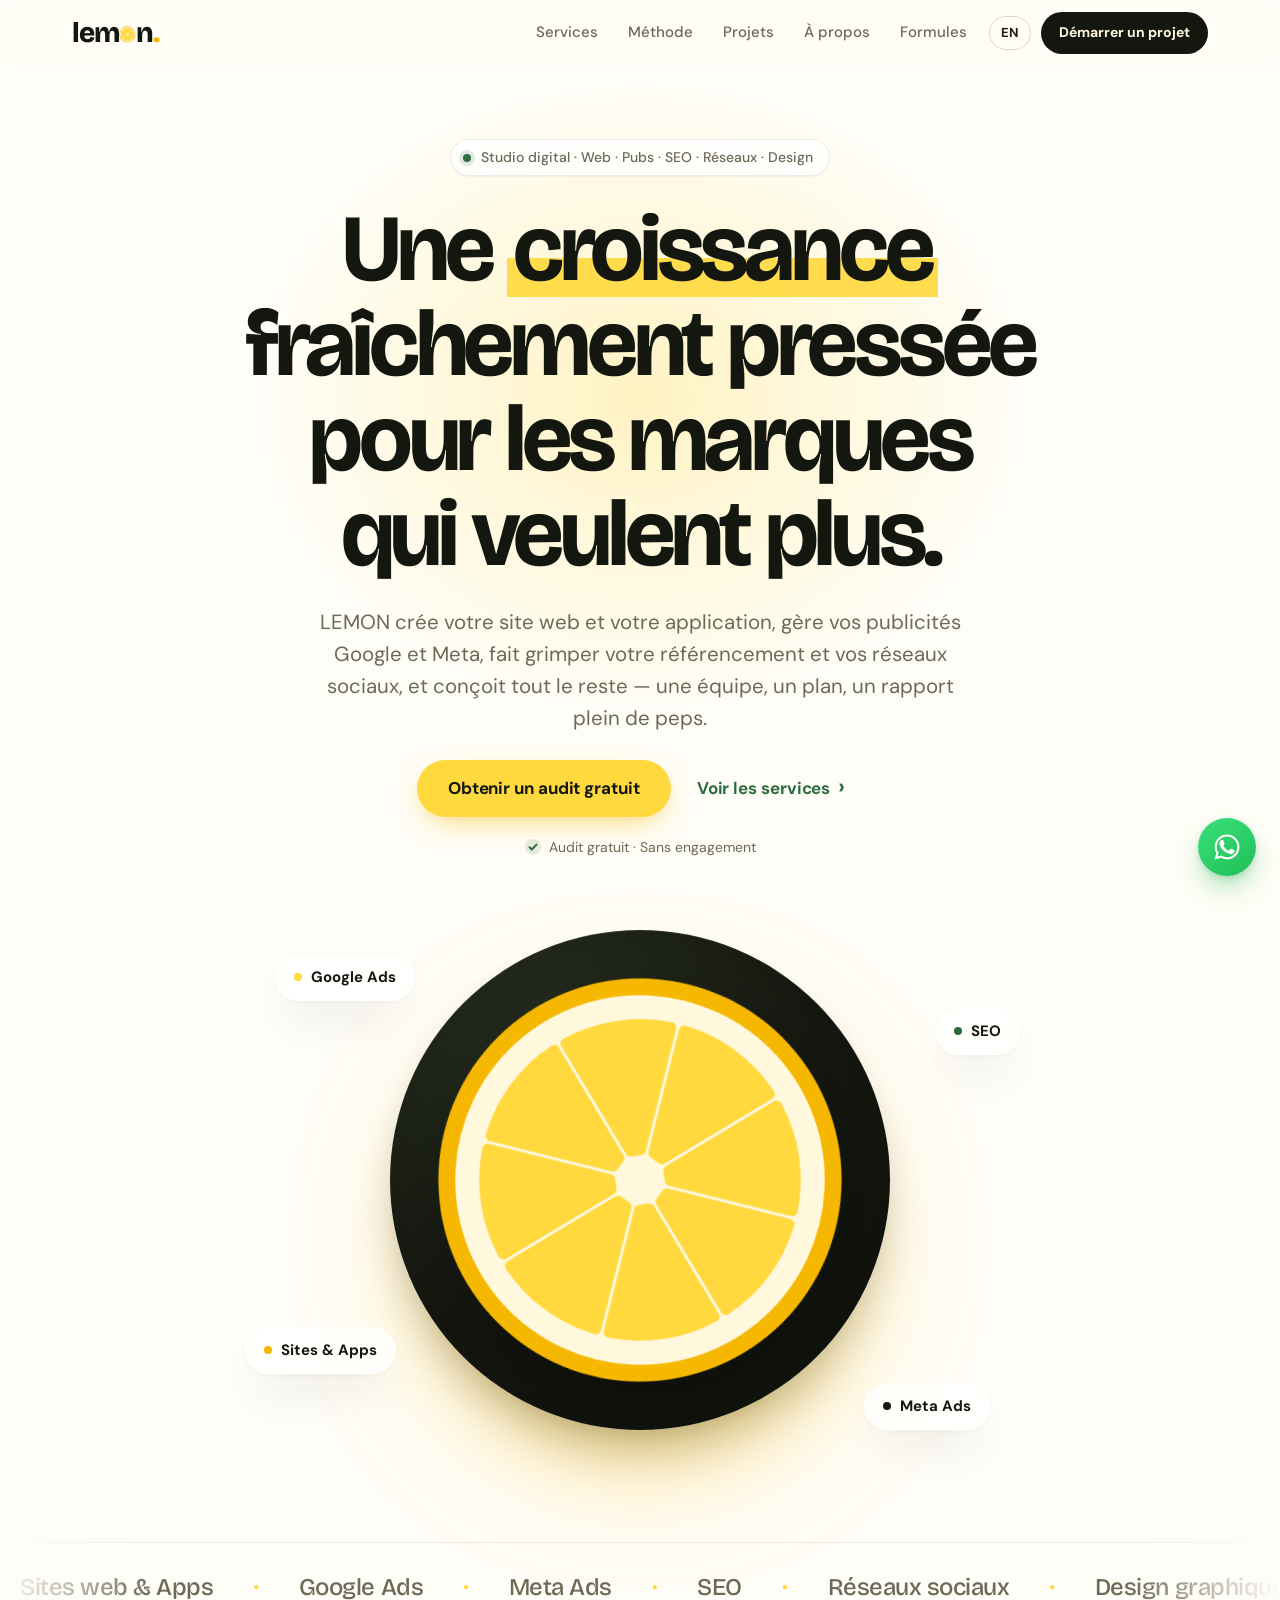
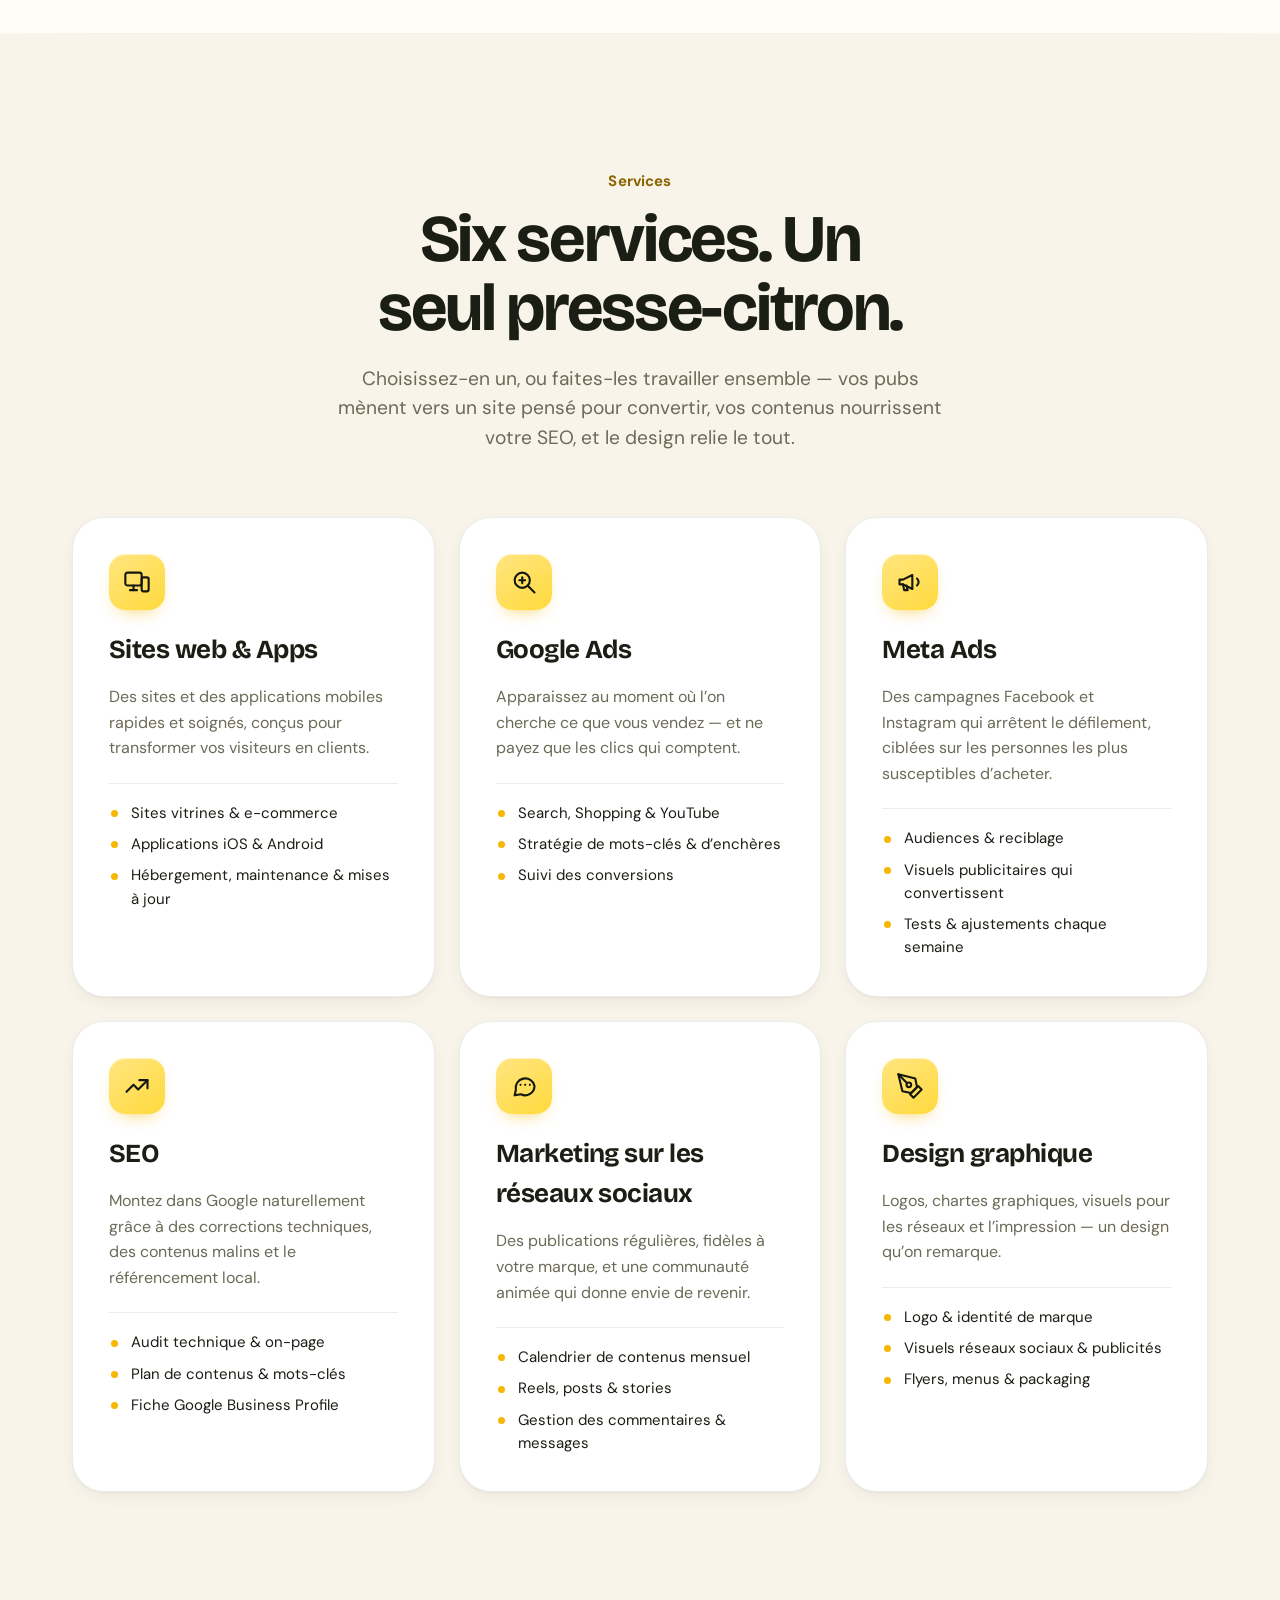
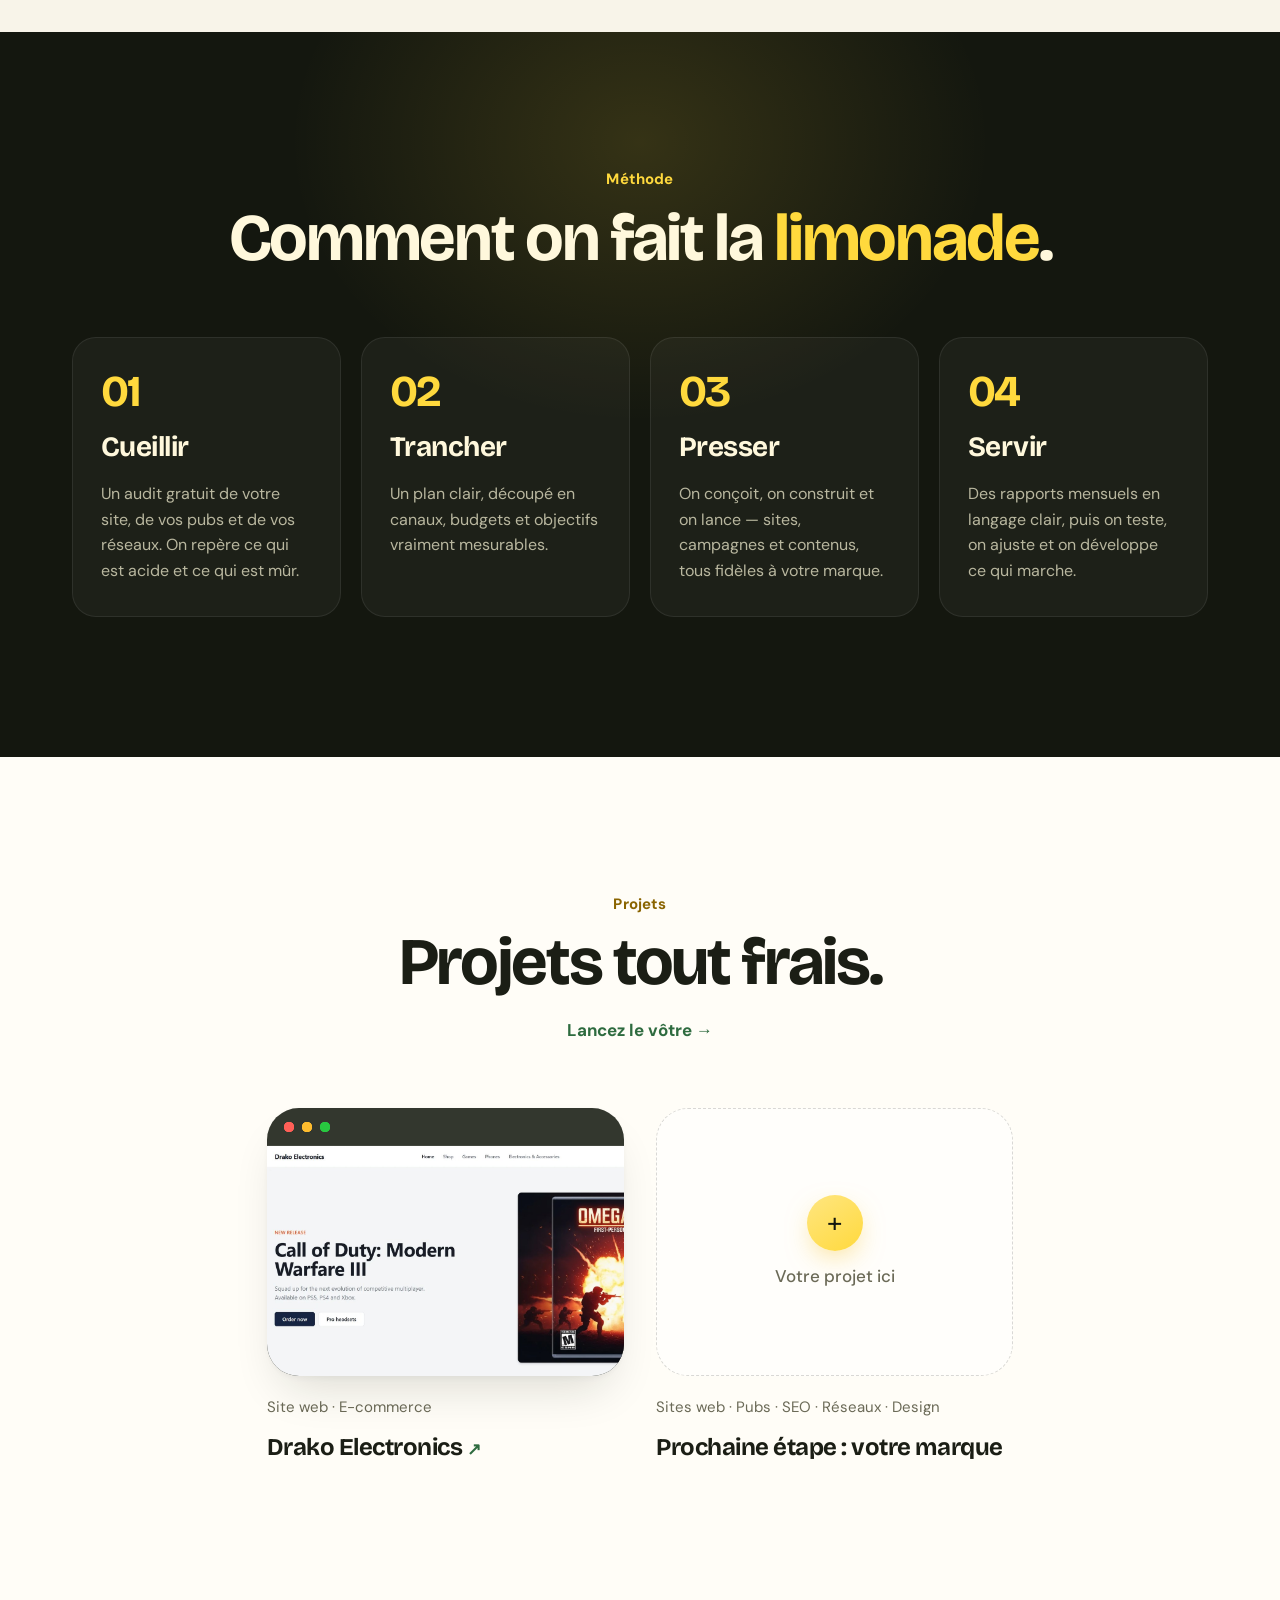
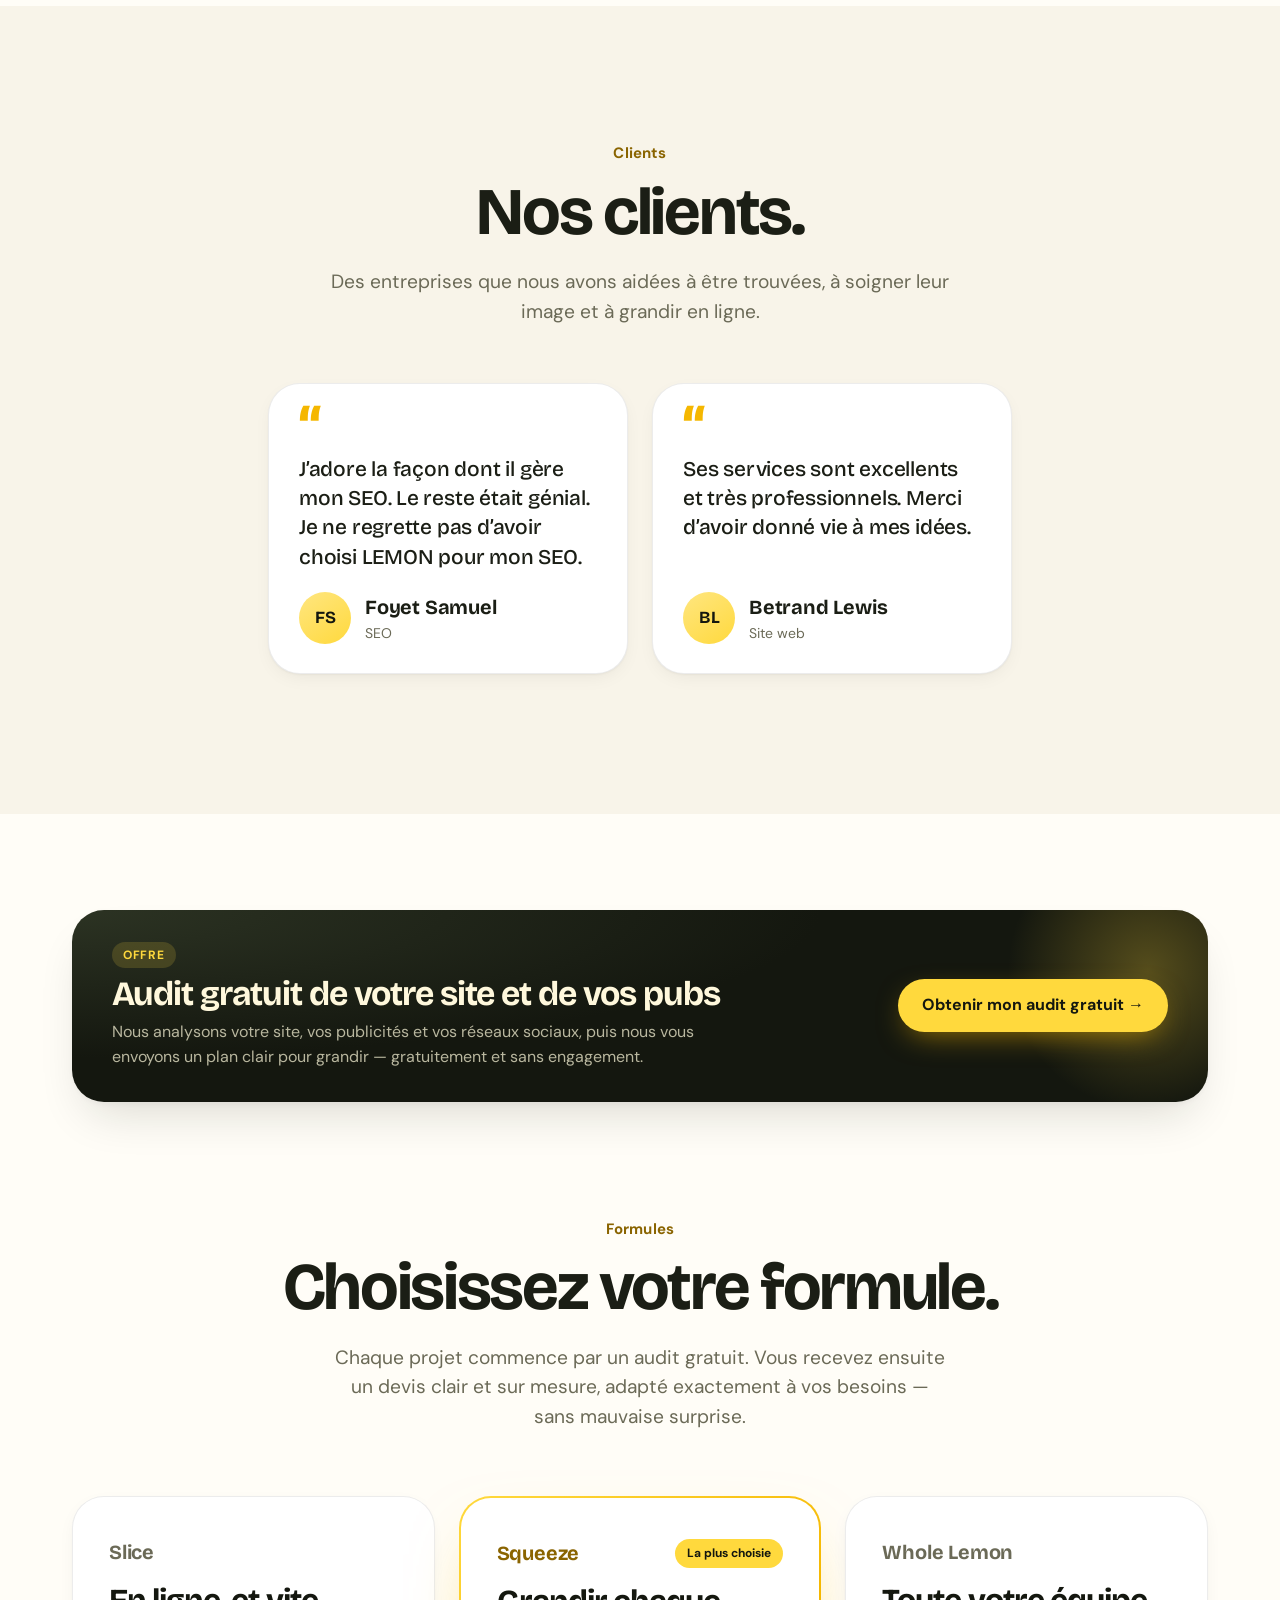
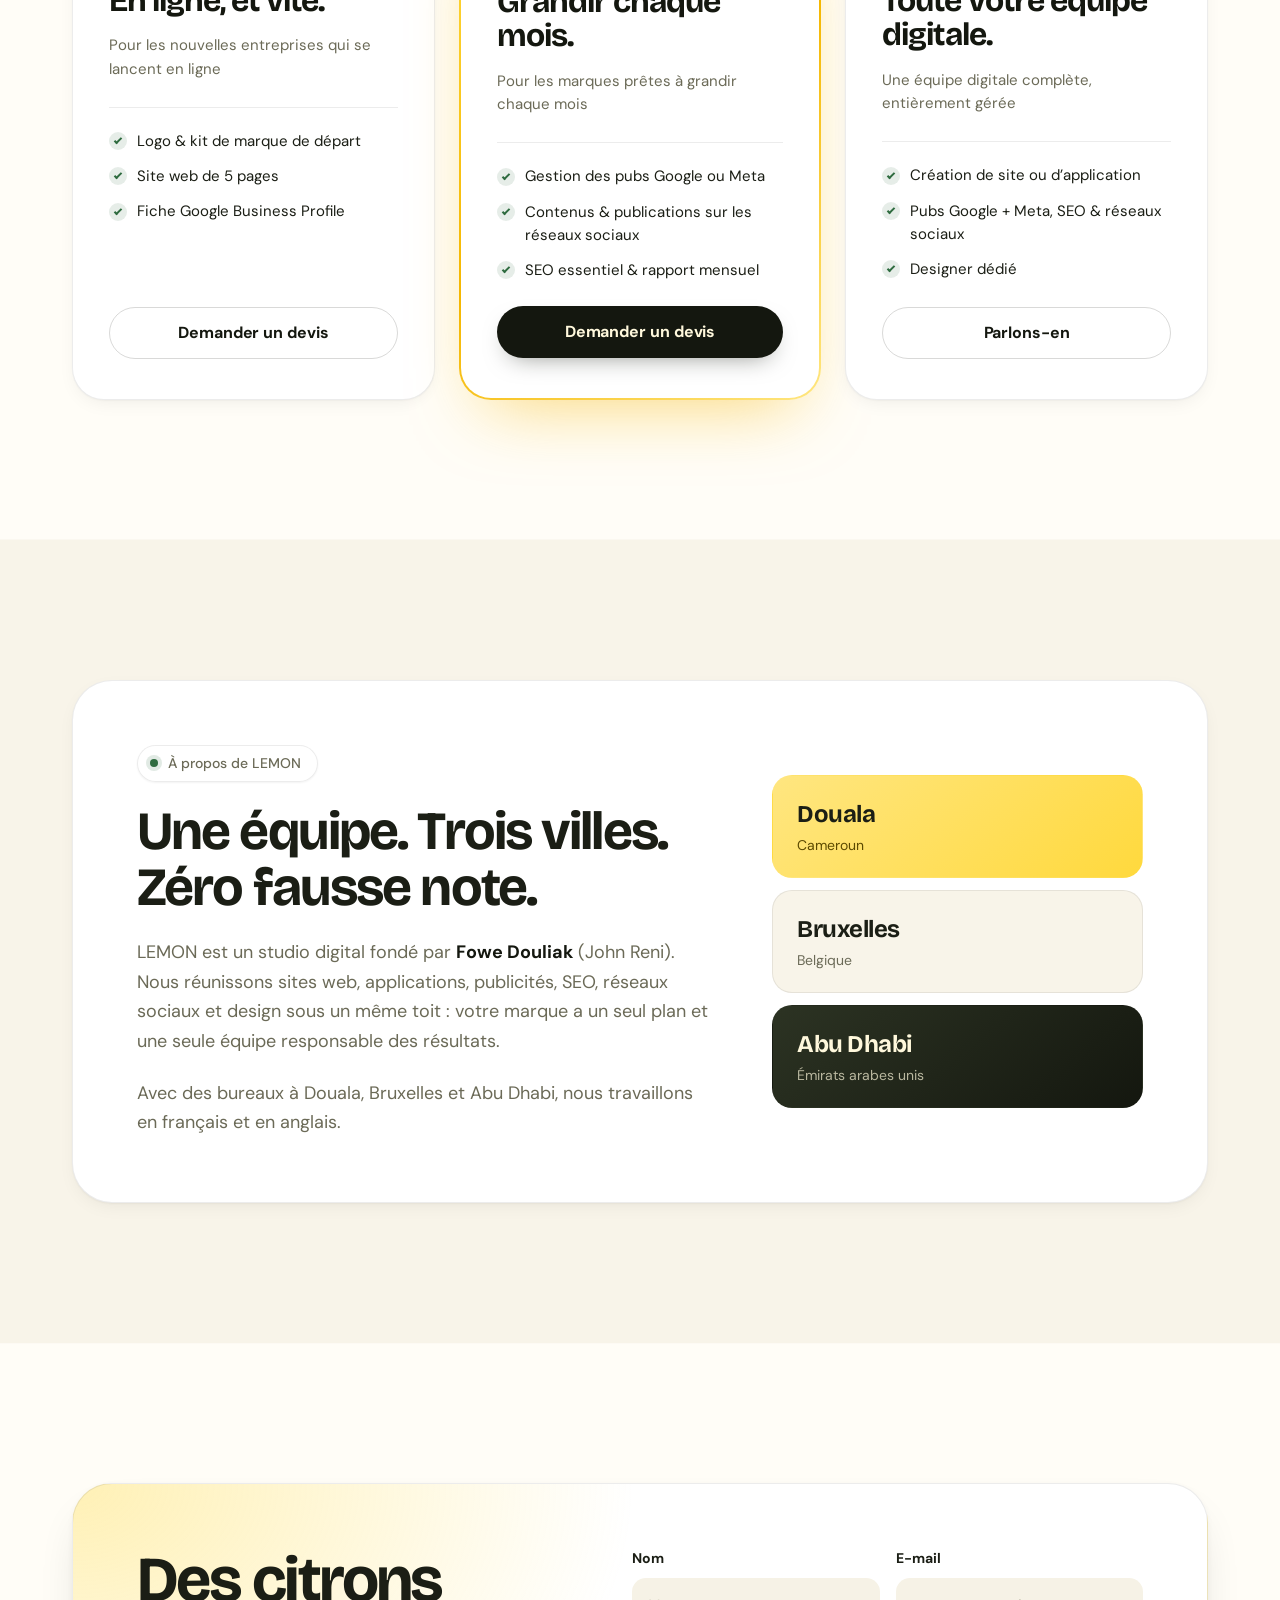
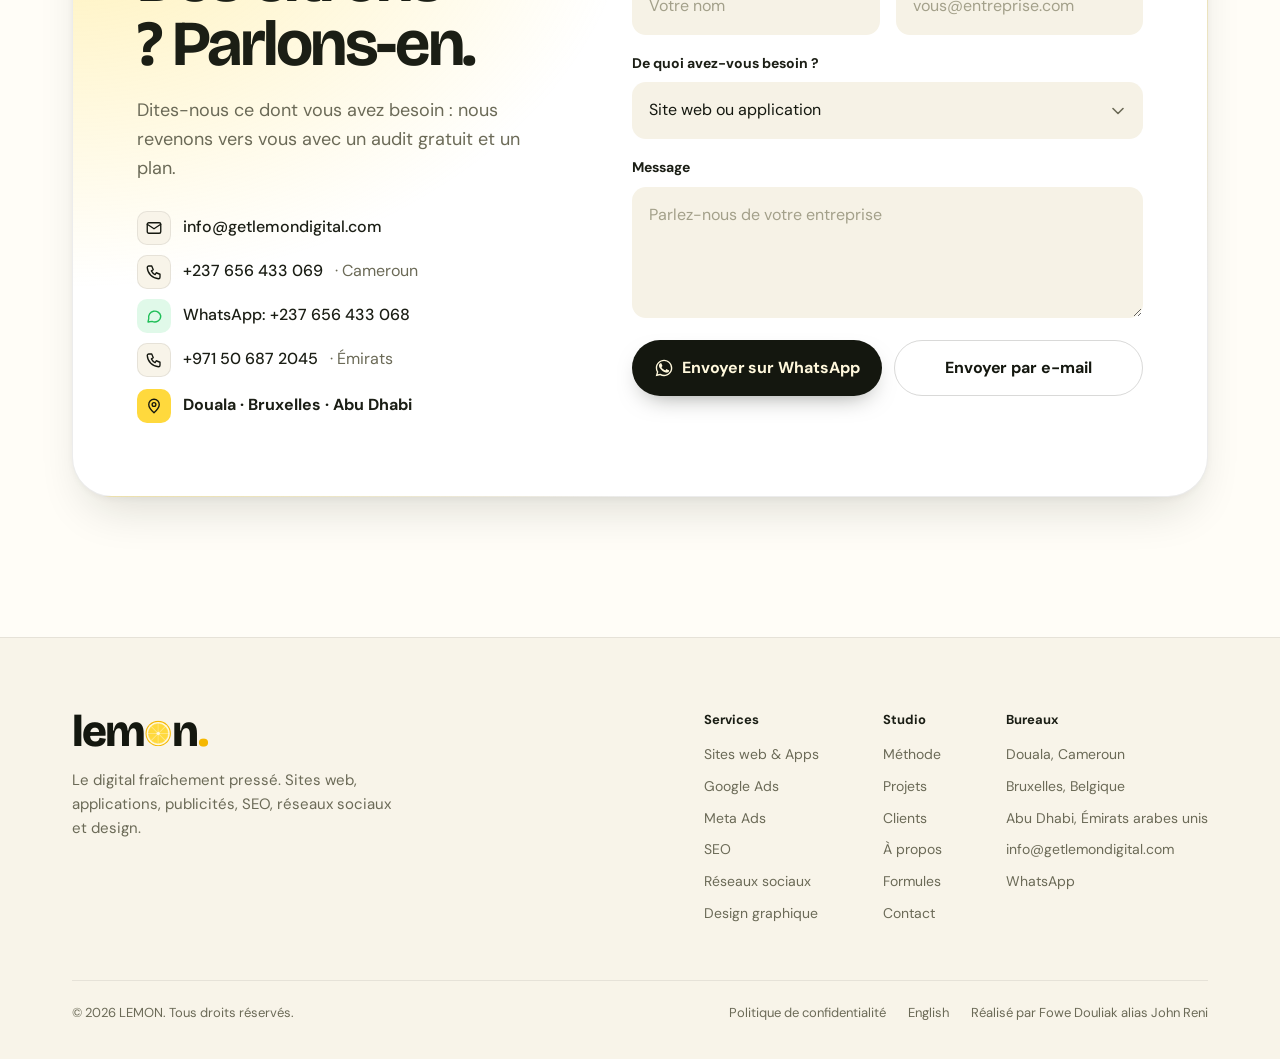
==== commit 9872176a: "Correct the WhatsApp number to +237 656 433 068 Updates the floating chat button, the WhatsApp line " ====
--- a/fr/index.html
+++ b/fr/index.html
@@ -429,7 +429,7 @@
           <address class="contact__details">
             <a href="mailto:info@getlemondigital.com">info@getlemondigital.com</a>
             <span><a href="tel:+237656433069">+237 656 433 069</a> <span class="contact__where">· Cameroun</span></span>
-            <span><a href="https://wa.me/237656433069" target="_blank" rel="noopener">WhatsApp: +237 656 433 069</a></span>
+            <span><a href="https://wa.me/237656433068" target="_blank" rel="noopener">WhatsApp: +237 656 433 068</a></span>
             <span><a href="tel:+971506872045">+971 50 687 2045</a> <span class="contact__where">· Émirats</span></span>
             <span class="contact__offices">Douala · Bruxelles · Abu Dhabi</span>
           </address>
@@ -476,7 +476,7 @@
         <div class="site-footer__cols">
           <nav class="site-footer__col" aria-label="Services"><strong>Services</strong><a href="#services">Sites web &amp; Apps</a><a href="#services">Google Ads</a><a href="#services">Meta Ads</a><a href="#services">SEO</a><a href="#services">Réseaux sociaux</a><a href="#services">Design graphique</a></nav>
           <nav class="site-footer__col" aria-label="Studio"><strong>Studio</strong><a href="#process">Méthode</a><a href="#work">Projets</a><a href="#clients">Clients</a><a href="#about">À propos</a><a href="#packages">Formules</a><a href="#contact">Contact</a></nav>
-          <div class="site-footer__col"><strong>Bureaux</strong><span>Douala, Cameroun</span><span>Bruxelles, Belgique</span><span>Abu Dhabi, Émirats arabes unis</span><a href="mailto:info@getlemondigital.com">info@getlemondigital.com</a><a href="https://wa.me/237656433069" target="_blank" rel="noopener">WhatsApp</a></div>
+          <div class="site-footer__col"><strong>Bureaux</strong><span>Douala, Cameroun</span><span>Bruxelles, Belgique</span><span>Abu Dhabi, Émirats arabes unis</span><a href="mailto:info@getlemondigital.com">info@getlemondigital.com</a><a href="https://wa.me/237656433068" target="_blank" rel="noopener">WhatsApp</a></div>
         </div>
       </div>
       <div class="site-footer__bottom"><span>© <span data-year>2026</span> LEMON. Tous droits réservés.</span><span class="site-footer__legal"><a href="confidentialite.html">Politique de confidentialité</a><a href="../" hreflang="en" lang="en">English</a><span>Réalisé par Fowe Douliak alias John Reni</span></span></div>
@@ -484,7 +484,7 @@
   </footer>
 
   <!-- WhatsApp chat button -->
-  <a class="wa-float" href="https://wa.me/237656433069?text=Bonjour%20LEMON%2C%20j%E2%80%99aimerais%20parler%20d%E2%80%99un%20projet." target="_blank" rel="noopener" aria-label="Discutez avec nous sur WhatsApp">
+  <a class="wa-float" href="https://wa.me/237656433068?text=Bonjour%20LEMON%2C%20j%E2%80%99aimerais%20parler%20d%E2%80%99un%20projet." target="_blank" rel="noopener" aria-label="Discutez avec nous sur WhatsApp">
     <svg viewBox="0 0 24 24" aria-hidden="true"><use href="#icon-whatsapp"/></svg>
   </a>
 
